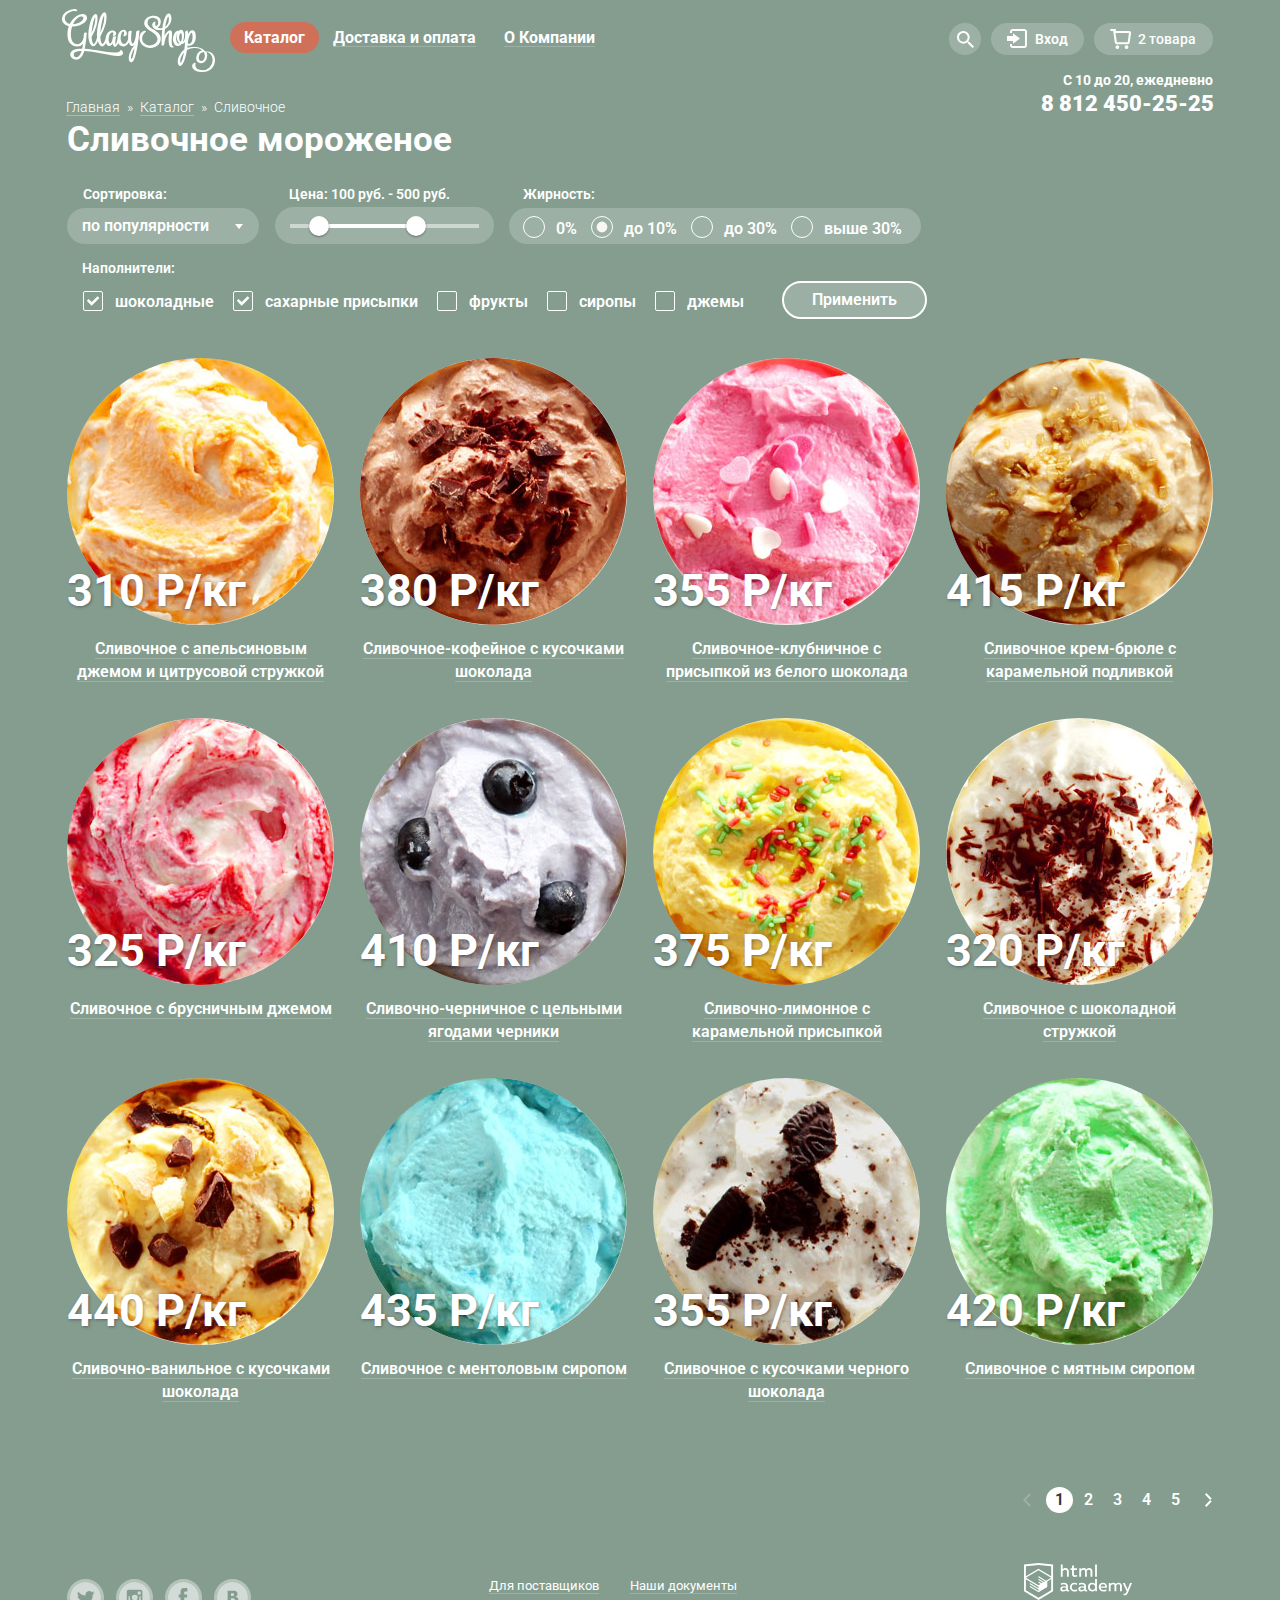
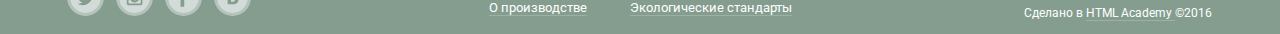
==== catalog.html @ 41104053 "Верстка. Каталог" ====
<!DOCTYPE html>
<html lang="ru">
  <head>
    <meta charset="utf-8">
    <title>HTML Academy: Каталог Глейси</title>
    <link rel="shortcut icon" href="favicon.ico" type="image/x-icon">
    <link href='https://fonts.googleapis.com/css?family=Roboto:400,400italic,500,500italic,700italic,700,900,900italic&subset=latin,cyrillic' rel='stylesheet' type='text/css'>
    <link href="css/normalize.css" rel="stylesheet">    
    <link href="css/style.css" rel="stylesheet">
  </head>
  <body class="inner-page">
  	<header class="main-header">
      	<div class="container clearfix">
          <img src="img/logo_index.svg" alt="logotype gllacy" class="logo-index">		
          <nav class="header-navigation">
              <ul class="header-navigation-list">
                  <li class="header-navigation-item">
	                <a class="this-page" href="#">Каталог</a>
	                <ul class="submenu">
						<li class="submenu-title">
							<a href="#">
								Новинки
							</a>
						</li>
						<li class="submenu-item">
							<a class="this-page" href="javascript:void(0)">
								Сливочное
							</a>
						</li>
						<li class="submenu-item">
							<a href="#">
								Щербеты
							</a>
						</li>
						<li class="submenu-item">
							<a href="#">
								Фруктовый лед
							</a>
						</li>
						<li class="submenu-item">
							<a href="#">
								Мелорин
							</a>
						</li>
	                </ul>
	              </li>
                  <li class="header-navigation-item"><a href="#">Доставка и оплата</a></li>
                  <li  class="header-navigation-item"><a href="#">О Компании</a></li>
              </ul>
          </nav>
          <div class="header-right">
          	<div class="header-right-top clearfix">
				<div class="header-search-wrapper">
	          		<div class="header-search">
	              		<div class="header-search-modal">
	              			<form action="" method="GET">
	              				<input type="search" name="search" placeholder="Что ищем?">
							</form>
	              		</div>
	          		</div>
				</div>
				<div class="header-login-wrapper">
	          		<div class="header-login">
	              		<a href="#">
	                  		Вход    
	              		</a>
	              		<div class="header-login-form">
	              			<form action="" method="POST">
	              				<input class="js-login" type="mail" name="mail" placeholder="Электронная почта">
	              				<input type="password" name="password" placeholder="Пароль">
	              				<button type="submit" class="btn">Войти</button>
	              				<div class="header-login-form-link">
		              				<a href="#">Забыли пароль?</a>
		              				<br>
		              				<a href="#">Новая регистрация</a>
	              				</div>
	              			</form>
	              		</div>
	          		</div>
				</div>
			<div class="header-basket-wrapper basket-full">
          		<div class="header-basket">
              		<p class="header-basket-text">
                		2 товара
             	 	</p>
   	       		</div>
   	       		<div class="header-basket-form">
   	       			<form action="" method="POST">
   	       			<div class="basket-item-block">
	   	       			<div class="basket-item clearfix">
	   	       				<div class="basket-item-close"></div>	
	   	       				<img src="img/product1_index.jpg" alt="product image" width="33" height="33">
	   	       				<p class="basket-item-name">
	   	       					Пломбир с апельсиновым джемом
	   	       				</p>
	   	       				<p class="basket-kg">
	   	       					1,5 кг x <span class="basket-kg-price">200 руб.</span>
	   	       				</p>
	   	       				<p class="basket-price">
	   	       					300 руб.
	   	       				</p>
	   	       			</div>
	   	       			<div class="basket-item clearfix">
	   	       				<div class="basket-item-close"></div>
	   	       				<img src="img/product3_index.jpg" alt="product image" width="33" height="33">
	   	       				<p class="basket-item-name">
	   	       					Клубничный пломбир с присыпкой из белого шоколада
	   	       				</p>
	   	       				<p class="basket-kg">
	   	       					1,5 кг x <span class="basket-kg-price">300 руб.</span>
	   	       				</p>
	   	       				<p class="basket-price">
	   	       					450 руб.
	   	       				</p>
	   	       			</div>
   	       			</div>
   	       			<p class="basket-result">
   	       				Итого: <span>750</span> руб.
   	       			</p>
   	       			<button type="submit" class="btn">Оформить заказ</button>
   	       			</form>
   	       		</div>
   	       	</div>	
			</div>
   	      	<div class="header-right-bottom">
    	    	<p class="header-graphic-work">
        	    	С 10 до 20, ежедневно
  	        	</p>
    	      	<p class="header-phone">
        	    	<a href="tel:+78124502525">
        	    		8 812 450-25-25
        	    	</a>
  	        	</p>
			</div>
		  </div>
	  	</div>
      </header>
    <main class="container">
      	<div class="breadcrumbs">
      		<ul class="breadcrumbs-list">
      			<li class="breadcrumbs-item"><a href="#">Главная</a></li>
      			<li class="breadcrumbs-item"><a href="#">Каталог</a></li>
      			<li class="breadcrumbs-item-visited"><span>Сливочное</span></li>
      		</ul>
      	</div>
      	<h1 class="main-title">
      		Сливочное мороженое
      	</h1>
      	<form action="" method="POST" class="sort-form clearfix">
          <div class="f-select">
        		<label>
        		<span class="f-select-title">Сортировка:</span>
        			<div class="form-select fblock">
        				<select name="sort">
        					<option value="popular">
        						по популярности
        					</option>
        					<option value="price">
        						по цене
        					</option>
        				</select>
  				    </div>
        		</label>
          </div>
          <div class="f-range"> 
  			<span class="f-range-title">Цена:
       		<span class="start-price">
       			100
         	</span>
           	руб. -
        	<span class="finish-price">
         		500
       	  	</span>
       	  	руб.</span>
       	  	<div class="range-control">
       	  		<div class="scale">
       	  			<div class="bar" style="width: 60%"></div>
       	  		</div>
       	  		<div class="toggle left-toggle"></div>
       	  		<div class="toggle right-toggle"></div>
       	  	</div>
          </div>
          <div class="f-radio">  
        		<span class="f-radio-title">Жирность:</span>
        		<div class="form-radio fblock">
        			<input class="form-rd" id="rd1" type="radio" name="fatness" value="0">
        			<label for="rd1">0%</label>
        			<input class="form-rd" id="rd2" type="radio" name="fatness" value="+10" checked>
        			<label for="rd2">до 10%</label>
        			<input class="form-rd" id="rd3" type="radio" name="fatness" value="+30">
        			<label for="rd3">до 30%</label>
        			<input class="form-rd" id="rd4" type="radio" name="fatness" value="30+">
        			<label for="rd4">выше 30%</label>
  				   </div>
          </div>
      		<div class="f-checkbox">
      			<span class="f-checkbox-title">Наполнители:</span>
      			<div class="form-checkbox">
      				<input class="form-cb" type="checkbox" id="ch1" checked>
      				<label for="ch1">шоколадные</label>
      				<input class="form-cb" type="checkbox" id="ch2" checked>
      				<label for="ch2">сахарные присыпки</label>
      				<input class="form-cb" type="checkbox" id="ch3">
      				<label for="ch3">фрукты</label>
      				<input class="form-cb" type="checkbox" id="ch4">
      				<label for="ch4">сиропы</label>
      				<input class="form-cb" type="checkbox" id="ch5">
      				<label for="ch5">джемы</label>
      			</div>
      		</div>
      		<button class="filter-btn" type="submit">Применить</button>
      	</form>
      	<section class="products clearfix">
              <article class="product-item">
                  <div class="product-item-img">
                  	<img src="img/product1_index.jpg" alt="ice cream" width="267" height="267">
				  </div>
                  <p class="product-price">
                      310 Р/кг
                  </p>
                  <h3 class="product-name">
                      <a href="#">
                          Сливочное с апельсиновым джемом и цитрусовой стружкой
                      </a>
                  </h3>
              </article>
              <article class="product-item">
                  <div class="product-item-img">
                  	<img src="img/product2_index.jpg" alt="ice cream" width="267" height="267">
				  </div>
                  <p class="product-price">
                      380 Р/кг
                  </p>
                  <h3 class="product-name">
                      <a href="#">
                          Сливочное-кофейное с кусочками шоколада
                      </a>
                  </h3>
              </article>
              <article class="product-item">
                  <div class="product-item-img">
                  	<img src="img/product3_index.jpg" alt="ice cream" width="267" height="267">
				  </div>
                  <p class="product-price">
                      355 Р/кг
                  </p>
                  <h3 class="product-name">
                      <a href="#">
                          Сливочное-клубничное с присыпкой из белого шоколада
                      </a>
                  </h3>
              </article>
              <article class="product-item">
                  <div class="product-item-img">
                  	<img src="img/product4_index.jpg" alt="ice cream" width="267" height="267">
				  </div>
                  <p class="product-price">
                      415 Р/кг
                  </p>
                  <h3 class="product-name">
                      <a href="#">
                          Сливочное крем-брюле с карамельной подливкой
                      </a>
                  </h3>
              </article>
              <article class="product-item">
                  <div class="product-item-img">
                  	<img src="img/product1_c.jpg" alt="ice cream"  width="267" height="267">
				  </div>
                  <p class="product-price">
                      325 Р/кг
                  </p>
                  <h3 class="product-name">
                      <a href="#">
                          Сливочное с брусничным джемом
                      </a>
                  </h3>
              </article>
              <article class="product-item">
                  <div class="product-item-img">
                  	<img src="img/product2_c.jpg" alt="ice cream" width="267" height="267">
				  </div>
                  <p class="product-price">
                      410 Р/кг
                  </p>
                  <h3 class="product-name">
                      <a href="#">
                          Сливочно-черничное с цельными ягодами черники
                      </a>
                  </h3>
              </article>
              <article class="product-item">
                  <div class="product-item-img">
                  	<img src="img/product3_c.jpg" alt="ice cream" width="267" height="267">
				  </div>
                  <p class="product-price">
                      375 Р/кг
                  </p>
                  <h3 class="product-name">
                      <a href="#">
                          Сливочно-лимонное с карамельной присыпкой
                      </a>
                  </h3>
              </article>
              <article class="product-item">
                  <div class="product-item-img">
                  	<img src="img/product4_c.jpg" alt="ice cream" width="267" height="267">
				  </div>
                  <p class="product-price">
                      320 Р/кг
                  </p>
                  <h3 class="product-name">
                      <a href="#">
                          Сливочное с шоколадной стружкой
                      </a>
                  </h3>
              </article>
              <article class="product-item">
                  <div class="product-item-img">
                  	<img src="img/product5_c.jpg" alt="ice cream" width="267" height="267">
				  </div>
                  <p class="product-price">
                      440 Р/кг
                  </p>
                  <h3 class="product-name">
                      <a href="#">
                          Сливочно-ванильное с кусочками шоколада
                      </a>
                  </h3>
              </article>
              <article class="product-item">
                  <div class="product-item-img">
                  	<img src="img/product6_c.jpg" alt="ice cream" width="267" height="267">
				  </div>
                  <p class="product-price">
                      435 Р/кг
                  </p>
                  <h3 class="product-name">
                      <a href="#">
                          Сливочное с ментоловым сиропом
                      </a>
                  </h3>
              </article>
              <article class="product-item">
                  <div class="product-item-img">
                  	<img src="img/product7_c.jpg" alt="ice cream" width="267" height="267">
				  </div>
                  <p class="product-price">
                      355 Р/кг
                  </p>
                  <h3 class="product-name">
                      <a href="#">
                          Сливочное с кусочками черного шоколада
                      </a>
                  </h3>
              </article>
              <article class="product-item">
                  <div class="product-item-img">
                  	<img src="img/product8_c.jpg" alt="ice cream" width="267" height="267">
				  </div>
                  <p class="product-price">
                      420 Р/кг
                  </p>
                  <h3 class="product-name">
                      <a href="#">
                          Сливочное с мятным сиропом
                      </a>
                  </h3>
              </article>
          </section>
        <div class="navigation-page">
			<ul class="np-list">
				<li class="np-display">
					<span class="np-link prev-page page-visited">
						Назад
					</span>
				</li>
				<li class="np-item">
					<span class="np-link pages-visited">
						1
					</span>
				</li>
				<li class="np-item">
					<a href="#" class="np-link">
						2
					</a>
				</li>
				<li class="np-item">
					<a href="#" class="np-link">
						3
					</a>
				</li>
				<li class="np-item">
					<a href="#" class="np-link">
						4
					</a>
				</li>
				<li class="np-item">
					<a href="#" class="np-link">
						5
					</a>
				</li>
				<li class="np-display">
					<span href="#" class="np-link next-page">
						Вперед
					</span>
				</li>
			</ul>
        </div>
    </main>
      <footer class="main-footer">
      	<div class="container clearfix">
          <div class="footer-social">
              <ul>
                  <li><a class="social-tw" href="#">Twitter</a></li>
              </ul>
              <ul>
                  <li><a class="social-in" href="#">Instagram</a></li>
              </ul>
              <ul>
                  <li><a class="social-fb" href="#">Facebook</a></li>
              </ul>
              <ul>
                  <li><a class="social-vk" href="#">Vkontakte</a></li>
              </ul>
          </div>
          <div class="footer-developed">
              <a href="htmlacademy.ru">
                  <img src="img/htmlacademy_logo.svg" alt="HTML Academy logotype">
              </a>
              <p>
                  Сделано в 
                      <a href="http://htmlacademy.ru">
                          HTML Academy
                      </a>&copy;2016
              </p>
          </div>
          <div class="footer-link-site clearfix">
              <ul>
              	<li>
               		<a href="#">
                		Для поставщиков
					</a>
				</li>
              	<li>
              		<a href="#">
                    	О производстве
					</a>
				</li>
			  </ul>	
			  <ul>
              	<li>
                     <a href="#">
                     	Наши документы
					 </a> 
				</li>
              	<li>
                     <a href="#">
                     	Экологические стандарты
					 </a> 
				</li>
			  </ul>  
          </div>
	  	</div>
      </footer>     
  </body>
</html>
---- css/style.css ----
body {
  color: #fff;
  font-size: 16px;
  font-weight: normal;
  font-family: "Roboto", 'Arial', sans-serif;
  line-height: 22px;

  background-color: #849d8f;
}

h1 {
  margin: 0;

  color: #fff;
  font-size: 60px;
  font-weight: bold;
  line-height: 60.35px;
}

h2 {
  margin: 0;

  color: #fff;
  font-size: 35px;
  font-weight: bold;
  line-height: 41px;  
}

p {
  margin: 0;
}

input, textarea, button, select {
  outline: none;
}



body > input[type="radio"] {
  display: none;
}

.inner-page .main-header {
  margin-bottom: 2px;
}

@keyframes bounce {
  0%   {
    transform: translateY(-2000px);
  }
  70%  {
    transform: translateY(30px);
  }
  90%  {
    transform: translateY(-10px);
  }
  100% {
    transform: translateY(0);
  }
}

.main-wrapper {
  background: url('../img/slider_image.png') no-repeat center 85px,
              url('../img/slide1_light.png') no-repeat center 0px;
  background-color: #849d8f;            

  transition: background-image 0.5s ease, 
              background-color 0.5s ease;
}

.main-wrapper:before,
.main-wrapper:after {
  content: "";

  visibility: hidden;
}

.main-wrapper:before,
.main-wrapper:after {
  background: url("../img/slider_image3.png"),
              url('../img/slide3_light.png');
}

.main-wrapper:after {
  background: url("../img/slider_image2.png"),
              url('../img/slide2_light.png');
}

.clearfix::after {
  content: '';
  display: table;
  clear: both;
}

.relative {
  position: relative;
  z-index: 1;
}

.container {
  width: 1146px;
  margin-right: auto;
  margin-left: auto;  
  padding-right: 27px;
  padding-left: 27px;
}

.hover {
  display: none;
}

.logo-index {
  float: left;
  margin-top: 9px;
  margin-left: -5px;
  margin-right: 15px;
}

.header-navigation {
  float: left;
  margin-top: 29px;
}

.header-navigation > ul {
  margin: 0;
  padding: 0; 

  font-size: 0;

  list-style: none; 
}

.header-navigation-item {
  display: inline-block;
  vertical-align: top;
  padding-bottom: 11px;

  position: relative;

  font-size: 16px;
  line-height: 18px;
}

.header-navigation-item > a {
  padding: 6px 14px;

  position: relative;

  color: #fff;
  font-weight: bold;

  text-decoration: none;
  border-radius: 100px;
}

.header-right {
  float: right;
  margin-top: 23px;
}

.header-search {
  margin-left: 10px;
  padding: 16px;

  position: relative;

  background-color: rgba(255,255,255,0.2);
  background-image: url('../img/icon_search.svg');
  background-repeat: no-repeat;
  background-position: 50% 50%;
  border-radius: 50%;
  cursor: pointer;
}

.header-login,
.header-basket {
  position: relative;

  font-size: 14px;
  font-weight: 500;
  line-height: 16px; 
  background-color: rgba(255,255,255,0.2);
  border-radius: 100px;   
}

.header-login {
  margin-left: 10px; 
  padding-top: 8px;
  padding-right: 16px;
  padding-bottom: 8px;
  padding-left: 44px; 
}

.header-login::before {
  content: "";
  display: block;
  width: 21px;
  height: 29px;

  position: absolute;
  top: 6px;
  left: 16px;

  background: url('../img/icon_login.svg') no-repeat;
}

.header-login > a {
  color: #fff;
  font-size: 14px;
  font-weight: 600;
  line-height: 16px;

  text-decoration: none;
}

.header-basket {
  margin-left: 10px;
  padding-top: 8px;
  padding-right: 17px;
  padding-bottom: 8px;
  padding-left: 44px; 
}

.header-basket::before {
  content: "";
  display: block;
  width: 21px;
  height: 20px;

  position: absolute;
  top: 6px;  
  left: 16px;

  background: url('../img/icon_basket.svg') no-repeat;
}

.header-right-bottom {
  display: block;
  margin-top: 6px;

  text-align: right;
}

.header-graphic-work {
  margin-bottom: 4px;

  font-size: 14px;
  font-weight: 700;
  line-height: 16px;
}

.header-phone {
  margin-right: -1px;
}

.header-phone a {
  color: #fff;
  font-size: 22px;
  font-weight: 900;
  line-height: 24px;

  text-decoration: none;
}

.block-header {
  width: 560px;

  background-image: url('../img/sprites.png');
  background-repeat: no-repeat;  
  border-radius: 22px;
}

.block-header > h2, 
.block-header > p {
  margin-top: 16px;
  margin-right: 15px;
  margin-left: 21px;
}

.block-header > p {
  color: #FFF;
  font-size: 18px;
  font-weight: bold;
  line-height: 22px;
}

.banner-raspberries {
  float: left;

  background-position: 0px -242px;
}

.banner-chocolate {
  float: right;

  background-position: -1px -3px;
}

.products {
  margin-top: 40px;
}

.inner-page .products {
  margin-top: 4px;
}

.product-item {
  float: left;
  width: 267px;
  margin-right: 26px;

  position: relative;
}

.inner-page .product-item {
  margin-top: 35px;
}

.product-item-img > img {
  border-radius: 50%;
}

.product-item:nth-child(4n) {
  margin-right: 0;
}

.hit::before {
  content: "";
  display: block;
  width: 61px;
  height: 61px;

  position: absolute;
  top: 0;
  left: 0;

  background-image: url('../img/sprites.png');
  background-position: 0px -708px;
  border-radius: 50%;  
}

.product-price {
  color: #fff;
  font-size: 45px;
  font-weight: bold;
  line-height: 45px;

  position: absolute;
  top: 210px;
  left: 0;

  text-shadow: 1px 1px 3px rgba(49, 50, 53, 0.5);
}

.product-rub {
  margin-left: -8px;
}

.product-kg {
  font-size: 30px;
}

.product-name {
  margin: 0;
  margin-top: 6px;

  text-align: center;
}

.product-name > a { 
  color: #fff;
  font-size: 16px;
  font-weight: 600;
  line-height: 22px;

  text-decoration: none;
  border-bottom: 1px solid rgba(255,255,255,0.2);
}

.information {
  margin-top: 37px;
  margin-bottom: 40px;

  background-color: #f1e5ce;
  background-image: url('../img/bg_info.jpg');
  background-repeat: repeat;
  background-position: -1px -5px;
  border-radius: 10px;
}

.information::after {
  content: '';
  display: block;
  margin-bottom: 13px;
}

.information-title {
  margin-bottom: 10px;
  margin-left: 21px;
  padding-top: 24px;

  color: #323232;
  font-size: 24px;
  font-weight: 600;
  line-height: 30px;
}

.information-block:nth-child(1n) {
  float: right;
  width: 483px;
  margin-right: 20px;
  margin-bottom: 8px;
  padding-left: 57px;
}

.information-block:nth-child(2n) {
  float: left;
  width: 483px;
  margin-bottom: 10px;
  margin-left: 20px;
  padding-left: 57px;
}

.information-block p {
  padding-top: 12px;

  color: #323232;
  font-size: 16px;
  font-weight: 400;
  line-height: 22px;
}

.information-ice {
  background: url('../img/icon_ice.svg') no-repeat;
}

.information-cow {
  background: url('../img/icon_cow.svg') no-repeat;
}

.information-sheet {
  background: url('../img/icon_sheet.svg') no-repeat;
}

.information-th {
  background: url('../img/icon_thermometr.svg') no-repeat;
}

.blog {
  float: left;
  width: 560px;
  
  background-image: url('../img/sprites.png');
  background-repeat: no-repeat;  
  background-position: -5px -483px;
  border-radius: 15px;
}

.blog > p:first-child {
  padding-top: 24px;

  color: #323232;
  font-size: 16px; 
  font-weight: 600;
  line-height: 22px;
}

.blog > p {
  width: 285px;
  margin-left: 20px;
  padding-top: 4px;
}

.blog > p:last-child {
  margin-bottom: 81px;
}

.blog p > a {
  color: #323232;
  font-size: 24px;
  font-weight: bold;
  line-height: 30px;

  text-decoration: none;
  border-bottom: 2px solid #323232;
}

.delivery {
  float: right;
  width: 548px;
  padding: 6px;

  background: url('../img/bg_email_send.png');
  background-repeat: repeat;
  background-position: -13px;
  border-radius: 15px;
}

.delivery-bg {
  padding-top: 30px;
  padding-right: 20px;
  padding-left: 20px;

  font-weight: 400;

  background-color: #f8f7f4;
  border-radius: 15px;
}

.delivery p {
  margin-bottom: 33px;

  color: #5a5a5a;
  font-size: 16px;
  line-height: 22px;
}

.delivery input[type="text"] {
  width: 368px;
  padding: 9px 14px;

  color: #323232;
  font-size: 16px;
  font-weight: bold;
  line-height: 24px;

  border: 1px solid #b2b2b2;
  border-radius: 3px;
  box-sizing: border-box;
}

.delivery-bg::after {
  content: '';
  display: block;
  padding-bottom: 36px;
}

.main-contact {
  margin-top: 40px;
}

.main-contact {
  height: 430px;
  position: relative;
}

.address {
  float: right;
  width: 254px;
  padding-right: 24px;
  padding-left: 24px;

  position: absolute;
  bottom: 64px;
  right: 25px;

  background-color: #fff;
  border-radius: 15px;
}

.addr-info {
  display: inline-block;
  margin-top: 19px;

  color: #323232;
  font-size: 14px;
  font-weight: 400;
  line-height: 20px;
}

.addr {
  color: #323232;
  font-size: 18px;
  font-weight: bold;
  line-height: 24px;
}

.addr-mobile-phone {
  display: inline-block;
  margin-top: 7px;

  color: #323232;
  font-size: 18px;
  font-weight: bold;
  line-height: 22px;
}
.addr-time {
  color: #323232;  
  font-size: 14px;
  font-weight: 400;
  line-height: 22px;
}

.address > .btn {
  margin-top: 19px;
  margin-bottom: 31px;
  margin-left: 0px;
  padding-right: 27px;
  padding-left: 27px;  

  color: #fff;
  font-size: 18px;
  font-weight: bold;
  line-height: 24px;

  text-decoration: none;
}

.main-footer {
  margin-top: 20px;
}

.footer-social {
  float: left;
}

.footer-social ul {
  float: left;
  margin-top: 14px;
  margin-right: 12px;
  padding: 0;

  list-style: none;
}

.footer-social li a {
  display: block;
  width: 31px;
  height: 31px;

  font-size: 0px;

  text-decoration: none;
  background-repeat: no-repeat;
  border: 3px solid rgba(255, 255, 255, 0.5);
  border-radius: 50%;
  opacity: 0.8;  
}

.social-tw {
  background-image: url('../img/twitter_social.svg');
}

.social-in {
  background-image: url('../img/instagram_social.svg');
}

.social-fb {
  background-image: url('../img/facebook_social.svg');
}

.social-vk {
  background-image: url('../img/vk_social.svg');
}

.footer-link-site {
  margin: 0 auto;

  text-align: center;
  
}

.footer-link-site ul {
  display: inline-block;
  margin-top: 9px;
  padding-left: 0;
}

.footer-link-site ul:first-child {
  margin-right: 5px;
} 

.footer-link-site ul:last-child {
  margin-right: 28px;
} 

.footer-link-site ul li {
  padding-left: 22px;

  text-align: left;
  list-style: none;
}

.footer-link-site ul li a {
  color: #fff;
  font-size: 13px;
  font-weight: 400;
  line-height: 18px;

  text-decoration: none;
  border-bottom: 1px solid rgba(255,255,255,0.2);
}

.footer-link-site ul li:hover {
  background: url('../img/icon_love.svg') no-repeat 0 6px;
}

.footer-link-site ul li:hover a {
  font-weight: bold;
}

.footer-developed {
  float: right;
  margin-top: -2px;
  margin-right: 1px;  
}

.footer-developed > p {
  color: #fff;
  font-size: 12px;
  font-weight: 400;
  line-height: 15px;
}

.footer-developed > p > a {
  color: #fff;

  text-decoration: none;
  border-bottom: 1px solid rgba(255,255,255,0.2);
}

.breadcrumbs {
  position: relative;
}

.breadcrumbs-list {
  padding-left: 0;

  position: absolute;
  top: -20px;
  left: -1px;

  font-size: 0;

  list-style: none;
}

.breadcrumbs-item,
.breadcrumbs-item-visited {
  display: inline-block;

  color: #fff;
  font-size: 14px;
  font-weight: 300;
  line-height: 16px;

  white-space: pre;
}

.breadcrumbs-item > a {
  color: #fff;
  font-size: 14px;
  font-weight: 300;
  line-height: 16px;

  text-decoration: none;  
  border-bottom: 1px solid rgba(255, 255, 255, .3);
}

.breadcrumbs-item > a:hover {
  color: #ffbc9e;
  border-bottom: 1px solid rgba(249, 172, 159, 0.3);  
}

.breadcrumbs-item::after {
  content: " » ";
  margin: 0 4px;
}

.main-title {
  font-size: 35px;
  line-height: 41px;
  margin-bottom: 23px;
}

.sort-form {
  width: 868px;
}

.form-select {
  margin-top: 3px;
}

.form-select select {
  padding-top: 9px;
  padding-right: 50px;
  padding-bottom: 9px;
  padding-left: 15px;

  color: #fff;
  font-size: 16px;
  font-weight: 600;
  line-height: 18px;  

  border: none;
  border-radius: 100px;
  background-color: rgba(255, 255, 255, .2);
  background-image: url('../img/arrow.svg');
  background-repeat: no-repeat;
  background-position: right 16px center;
  cursor: pointer;

  -webkit-appearance: none;
    /* for FF */
  -moz-appearance: none;
  text-indent: 0.01px; 
  text-overflow: '';
  /* for IE */
  -ms-appearance: none;
  appearance: none!important;
}

.form-select select:hover {
  color: #323232;

  background-color: rgba(255, 255, 255, 1);
  background-image: url('../img/arrow_hover.svg');
  background-repeat: no-repeat;
  background-position: right 16px center;
}

.f-select {
  float: left;
  width: 193px;
  margin-right: 15px;

  color: #fff;
  font-size: 14px;
  font-weight: 600;  
}

.f-select-title {
  margin-left: 16px;
}

.f-range {
  float: left;
  width: 219px;
  margin-right: 15px;

  color: #fff;
  font-size: 14px;
  font-weight: 600;  
}

.f-range-title {
  margin-left: 14px;
}

.range-control {
  position: relative;
  height: 36px;
  padding: 0 15px;
  margin-top: 2px;

  border-top: 1px solid rgba(255, 255, 255, 0);
  background-color: rgba(255, 255, 255, .2);
  border-radius: 100px;
}

.range-control .scale {
  height: 4px;
  margin-top: 16px;

  background-color: rgba(255, 255, 255, .5);
}

.range-control .bar {
  height: 4px;
  margin-left: 22px;

  background-color: #fff;
}

.range-control .toggle {
  width: 20px;
  height: 20px;

  position: absolute;
  top: 8px;

  border-radius: 50%;
  background-color: #fff;
  box-shadow: 0px 1px 2px 0px #696969;
  cursor: pointer;
}

.range-control .left-toggle {
  left: 34px;
}

.range-control .right-toggle {
  left: 60%;
}

.range-control .left-toggle:hover {
  width: 22px;
  height: 22px;
  top: 7px;
  left: 33px;
}

.range-control .right-toggle:hover {
  width: 22px;
  height: 22px;
  top: 7px;
  left: calc(60% - 1px);
}

.form-radio {
  margin-top: 3px;
  padding-top: 10px;
  padding-bottom: 4px;
  padding-left: 3px;
  padding-right: 19px;

  border-radius: 100px;
  background-color: rgba(255, 255, 255, .2);
}

.f-radio {
  float: left;  

  color: #fff;
  font-size: 14px;
  font-weight: 600;  
}

.f-radio-title {
  margin-left: 14px;
}

.form-rd[type="radio"] {
  display: none;
}

.form-rd[type="radio"] + label {
  display: inline-block;
  margin-left: 11px;
  padding-left: 33px;

  position: relative;

  font-size: 16px;
  line-height: 18px;
  cursor: pointer;  
}

.form-rd[type="radio"] + label::before {
  content: "";
  display: block;
  width: 20px;
  height: 20px;

  position: absolute;
  left: 0;
  bottom: 0;

  border: 1px solid #fff;
  border-radius: 50%;
}

.form-rd[type="radio"]:checked + label::before {
  background-image: url('../img/radioed.svg');
  background-repeat: no-repeat;
  background-position: center center;
}

.form-rd[type="radio"] + label:hover::before {
  border-width: 2px;
  width: 18px;
  height: 18px;
}

.form-rd[type="radio"][disabled] + label:hover::before {
  border-width: 1px;
  width: 20px;
  height: 20px;
}

.f-checkbox {
  clear: both;
  float: left;
  width: 702px;
  margin-right: 13px;
  margin-top: 13px;

  color: #fff;
  font-size: 14px;
  font-weight: 600;
}

.f-checkbox-title {
  margin-left: 15px;
}

.form-checkbox {
  margin-top: 12px;
}

.form-cb[type="checkbox"] {
  display: none;
}

.form-cb[type="checkbox"] + label {
  display: inline-block;
  margin-left: 16px;
  padding-left: 32px;

  position: relative;

  font-size: 16px;
  line-height: 18px;
  cursor: pointer;
}

.form-cb[type="checkbox"] + label::before {
  content: "";
  display: block;
  width: 18px;
  height: 18px;

  position: absolute;
  left: 0;
  bottom: 0;

  border: 1px solid #fff;
  border-radius: 2px;
}

.form-cb[type="checkbox"]:checked + label::before {
  background-image: url('../img/checked.svg');
  background-repeat: no-repeat;
  background-position: center center;
}

.form-cb[type="checkbox"] + label:hover::before {
  border-width: 2px;
  width: 16px;
  height: 16px;
}

.form-cb[type="checkbox"][disabled] + label:hover::before {
  border-width: 1px;
  width: 18px;
  height: 18px;
}

.form-cb[type="checkbox"]:disabled + label::before,
.form-rd[type="radio"]:disabled + label::before {
  opacity: .4;
}

.filter-btn {
  float: left;
  display: inline-block;
  padding: 8px 28px;
  margin-top: 37px;

  color: #fff;
  font-size: 16px;
  font-weight: 600;
  line-height: 18px;

  background-color: rgba(255, 255, 255, .19);
  border-radius: 100px;
  border: 2px solid #fff;
}

.filter-btn:hover {
  color: #323232;

  background-color: rgba(255, 255, 255, 1);
}

.filter-btn:active {
  color: #323232;
  padding: 10px 31px;

  border: none;
  background-color: #ededed;
  box-shadow: inset 0px 2px 1px 0 #696969;
}

.navigation-page {
  text-align: right;
  margin-top: 84px;
  margin-bottom: 48px;
}

.np-list {
  font-size: 0px;

  list-style: none;
}

.np-item {
  display: inline-block;
  vertical-align: top;
  margin: 0 1px;

  font-size: 16px;
  line-height: 18px;
}

.np-display {
  display: inline-block;
  vertical-align: top;  
}

.np-link {
  display: inline-block;
  padding: 4px 9px;

  color: #fff;
  font-weight: 600;

  text-decoration: none;
  border-radius: 50%;
}

.prev-page {
  margin-right: 9px;

  font-size: 0px;

  background-image: url('../img/prev_pages.svg');
  background-repeat: no-repeat;
  background-position: center 6px;
}

.next-page {
  margin-left: 10px;
  margin-right: -5px;

  font-size: 0px;

  background-image: url('../img/next_pages.svg');
  background-repeat: no-repeat;
  background-position: center 6px;  
}

.page-visited {
  opacity: .2;
}

.pages-visited {
  color: #323232;

  background-color: #fff;
}

.np-item a:hover {
  background-color: rgba(255, 255, 255, .2);
}

.btn {
  display: inline-block;
  padding-top: 11px;
  padding-right: 24px;
  padding-bottom: 10px;
  padding-left: 22px;

  background: #e74a35;
  background: linear-gradient(to top, #e74a35, #f26843);
  border: none;
  border-radius: 40px;
  box-shadow: 0 2px 2px 0 rgba(172, 16, 0, 0.64);
  cursor: pointer;
}
.delivery .btn {
  margin-left: 9px;
  padding-right: 17px;
  padding-left: 17px;

  color: #fff;
  font-size: 18px;
  font-weight: bold;
  line-height: 24px;

  cursor: pointer;
}

.block-header-btn {
  float: right;
  margin-top: 45px;
  margin-right: 18px;
  margin-bottom: 21px;

  color: #FFF;
  font-size: 18px;
  font-weight: bold;
  line-height: 24px;

  text-decoration: none;
  opacity: 0.99;
}

.slidebar {
  margin-bottom: 41px;
}

#slide1,
#slide2,
#slide3 {
  display: none;
}

.slidebar-wrapper {
  padding-top: 273px;  

  position: relative;
  z-index: 1;
}

.slidebar-block {
  color: #fff;
  font-size: 0;

  text-align: center;
}

.slide-title {
  width: 700px;
  margin: 0 auto;
  margin-bottom: 30px;

  font-size: 60px;
  font-weight: 800;
  line-height: 60px;
}

.slidebar-btn {
  padding: 10px 41px;

  color: #fff;
  font-size: 32px;
  font-weight: bold;
  line-height: 44px;

  text-decoration: none;
  text-shadow: 2px 0 5px 0 rgba(160, 32, 11, 0.76);
}

.slidebar-controls {
  position: absolute;
  bottom: 16px;
  left: 0;
}

.slidebar-radio {
  display: inline-block;
  width: 17px;
  height: 17px;
  margin-right: 5px;

  border: 2px solid #fff;
  border-radius: 50%;
  cursor: pointer;
}

#btn-1:checked ~ .main-wrapper #slide1,
#btn-2:checked ~ .main-wrapper #slide2,
#btn-3:checked ~ .main-wrapper #slide3 {
  display: block;
}

#btn-1:checked ~ .main-wrapper label[for="btn-1"],
#btn-2:checked ~ .main-wrapper label[for="btn-2"],
#btn-3:checked ~ .main-wrapper label[for="btn-3"] {
  background-color: #fff;
}

#btn-2:checked ~ .main-wrapper {
  background: url('../img/slider_image2.png') no-repeat center 85px,
              url('../img/slide2_light.png') no-repeat center 0px;
  background-color: #8996a6;
}

#btn-3:checked ~ .main-wrapper {
  background: url('../img/slider_image3.png') no-repeat center 85px,
              url('../img/slide2_light.png') no-repeat center 0px;
  background-color: #9d8b84;            
}

/* HOVER MENU*/

.submenu { 
  display: none;
  width: 144px;
  padding: 0;
  z-index: 2;

  position: absolute;
  top: 29px;
  left: -7px;

  font-size: 14px;
  font-weight: 400;
  line-height: 16px;

  background-color: #f8f7f4;
  border-radius: 5px;
  box-shadow: 0 20px 20px 0 rgba(0, 0, 0, 0.4);


  list-style: none;
}

.submenu-title::after {
  content: "";
  display: block;
  height: 1px;
  margin: 0 9px 0 6px;

  background-color: rgba(53, 53, 53, .2);
}

.submenu-title > a {
  display: inline-block;
  width: 100%;
  padding-top: 12px;
  padding-bottom: 10px;
  padding-left: 21px;

  color: #323232;
  font-size: 14px;
  font-weight: bold;
  line-height: 16px;

  text-decoration: none;
  box-sizing: border-box;
}

.submenu-item > a {
  display: inline-block;
  width: 100%;
  padding-top: 7px;
  padding-left: 21px;
  padding-bottom: 8px;

  color: #323232;
  font-size: 14px;
  font-weight: 400;
  line-height: 16px;

  text-decoration: none;
  box-sizing: border-box;
}

.submenu-item:last-child > a {
  padding-bottom: 13px;
}

.submenu-item:first-child {
  padding-top: 10px;
  padding-bottom: 9px;
}

.header-navigation-item:hover > a {
  color: #333;

  background-color: #f7f6f3;
}

.header-navigation-item:active > a {
  background-color: #ededed;
  box-shadow: inset 0px 2px 1px 0 #696969;
}

.header-navigation-item:hover .submenu {
  display: block;
}

.submenu-item:hover > a {
  background-color: #fbded7;
}

.submenu-item:active > a {
  background-color: #f6b5a5;
}

.submenu-item:last-child:hover > a {
  border-radius: 0 0 5px 5px;
}

/* HOVER SEARCH */

.header-search-wrapper {
  float: left;

  padding-bottom: 11px;
}

.header-search-modal {
  display: none;
  width: 311px;
  padding: 20px 15px;

  position: absolute;
  top: 34px;
  left: -310px;  
  z-index: 2;

  background-color: #f8f7f4;
  border-radius: 6px;
  box-shadow: 0 20px 20px 0 rgba(0, 0, 0, 0.4);
}

.header-search-modal input[type="search"] {
  width: 100%;
  padding: 9px 14px;

  color: #323232;
  font-size: 14px;
  font-weight: bold;
  line-height: 24px;

  border: 1px solid #d3d3d2; 
  border-radius: 6px;
  box-sizing: border-box;
}

.header-search:hover {
  background-image: url('../img/icon_search_hover.svg');
}

.header-search-wrapper:hover .header-search-modal {
  display: block;
}

/* HOVER LOGIN */

.header-login-wrapper {
  float: left;

  padding-bottom: 11px;
}

.header-login-form {
  display: none;
  width: 239px;
  padding: 20px 19px;

  position: absolute;
  left: -183px;
  top: 34px;
  z-index: 2;

  background-color: #f8f7f4;
  border-radius: 6px;    
  box-shadow: 0 20px 20px 0 rgba(0, 0, 0, 0.4);
}

.header-login-form input {
  width: 100%;
  margin-bottom: 20px;
  padding: 9px 14px;

  color: #323232;
  font-size: 14px;
  font-weight: bold;
  line-height: 24px;

  border: 1px solid #d3d3d2;
  border-radius: 6px;
  box-sizing: border-box;
}

.header-login-form button[type='submit'] {
  padding-left: 24px;

  color: #fefefe;
  font-size: 18px;
  font-weight: bold;
  line-height: 24px;
}

.header-login-form a {
  color: #323232;
  font-size: 13px;
  font-weight: 400;
  line-height: 21px;
  
  text-decoration: none;
  border-bottom: 1px solid rgba(0, 0, 0, 0.3);
}

.header-login-form-link {
  float: right;
}

.header-login:hover::before {
  background-image: url('../img/icon_login_hover.svg');
}

.header-login:hover a {
  color: #323232;
}

.header-login-wrapper:hover .header-login-form {
  display: block;
}

/* FORM FEEDBACK FIXED BLOCK */
.form-feedback {
  display: none;
  width: 430px;
  margin-left: -238px;
  padding: 16px 24px;

  position: fixed;
  top: 338px;
  left: 50%;
  z-index: 150;

  background-color: #f8f7f4;
  border-radius: 9px;
}

.form-feedback-close {
  width: 18px;
  height: 17px;

  position: absolute;
  top: 15px;
  right: 14px;

  font-size: 0;

  background-color: transparent;
  padding: 0;
  border: 0;
  outline: 0;
  cursor: pointer;  
}

.form-feedback-close::before,
.form-feedback-close::after {
  content: "";
  width: 22px;
  height: 2px;

  position: absolute;
  top: 7px;
  left: -3px;

  background-color: #000;
  border-radius: 1px;
}

.form-feedback-close::before {
  transform: rotate(45deg);
}

.form-feedback-close::after {
  transform: rotate(-45deg);
}

.form-feedback p {
  margin-bottom: 19px;

  color: #323232;
  font-size: 24px;
  font-weight: 600;
  line-height: 28px;
}

.form-feedback input,
.form-feedback textarea {
  padding: 9px 14px;

  color: #323232;
  font-size: 16px;
  font-weight: bold;
  line-height: 24px;

  border: 1px solid rgba(178, 178, 178, 0.52);
  border-radius: 4px;  
}

.form-feedback input {
  width: 238px;
  margin-bottom: 20px;
}

.form-feedback textarea {
  width: 399px;
  height: 135px;
}

.form-feedback button[type="submit"] {
  float: right;
  margin-top: 18px;
  margin-bottom: 11px;  

  color: #fefefe;
  font-size: 18px;
  font-weight: bold;
  line-height: 24px;
}

/* HOVER LINK */

.product-name > a:hover,
.footer-developed > p > a:hover {
  color: #ffbc9e;
  border-bottom: 1px solid rgba(249, 172, 159, 0.3);
}

.header-login-form-link > a:hover,
.blog > p > a:hover {
  color: #e84d37;
  border-bottom: 1px solid rgba(232, 77, 55, 0.3);
}

/* BTN HOVER */

.btn:hover {
  background: linear-gradient(to top, #f58669, #ec6f5e);
  box-shadow: 0 2px 2px rgba(172, 16, 0, 1);
}

.btn:active {
  background: linear-gradient(to top, #e1613e, #d74632);
  box-shadow: inset 0 2px 2px rgba(172, 16, 0, 1);
}

/* LABEL SLIDEBAR */

label.slidebar-radio:hover {
  background-color: rgba(255, 255, 255, 0.4);
}

/* INPUT HOVER */

input[type='text']:hover,
input[type='password']:hover,
input[type='mail']:hover,
input[type='search']:hover,
textarea:hover {
  border: 2px solid rgba(154, 154, 154, 0.52);
  padding: 8px 13px;
}

input[type='text']:focus,
input[type='password']:focus,
input[type='mail']:focus,
input[type='search']:focus,
textarea:focus {
  border: 2px solid rgba(46, 136, 228, 0.52);
  padding: 8px 13px;
}

.footer-social a:hover {
  opacity: 1;
}

.footer-social a:active {
  box-shadow: inset 0 2px 1px 0 #888;
}

/* BASKET HOVER */

.header-basket-wrapper {
  float: right;
  cursor: pointer;
  position: relative;
  padding-bottom: 11px;
}

.header-basket-form {
  padding: 0 15px;
  width: 510px;
  display: none;

  position: absolute;
  right: 0;
  top: 36px;
  z-index: 3;

  color: black;

  border-radius: 4px;
  background-color: #fff;
}

.basket-item-close,
.basket-item > img,
.basket-item-name,
.basket-kg {
  float: left;
}

.basket-price {
  float: right;
}

.basket-item {
  position: relative;

  margin-top: 20px;
}

.basket-item > p {
  margin-top: 9px;

  color: #323232;
  font-size: 13px;
  font-weight: 300;
  line-height: 16px;
}

.basket-kg-price {
  color: #999;
}

.basket-item-name {
  width: 225px;
  margin-top: 9px;
  margin-left: 13px;
}

.basket-kg {
  margin-left: 22px;
}

.basket-price {
  margin-right: 19px;
}

.basket-item-close::before,
.basket-item-close::after {
  content: "";

  width: 12px;
  height: 1px;

  position: absolute;
  top: 15px;
  left: 6px;

  background-color: #000;
  border-radius: 1px;
}

.basket-item-close::before {
  transform: rotate(45deg);
}

.basket-item-close::after {
  transform: rotate(-45deg);
}

.basket-item > img {
  margin-left: 28px;
  border-radius: 50%;
}

.basket-item-block {
  border-bottom: 1px solid #ccccc9;
  padding-bottom: 16px;
  margin-bottom: 14px;
}

.basket-result {
  margin-right: -3px;

  color: #333;
  font-size: 15px;
  font-weight: bold;
  line-height: 18px;

  text-align: right;
}

.header-basket-form button[type='submit'] {
  float: right;
  margin-top: 13px;
  margin-bottom: 21px;
  padding-left: 13px;
  padding-right: 13px;

  color: #fefefe;
  font-size: 18px;
  font-weight: bold;
  line-height: 24px;
}

.basket-full:hover .header-basket-form {
  display: block;
}

.basket-full:hover .header-basket::before {
  background-image: url('../img/sprites.png');
  background-repeat: no-repeat;
  background-position: -67px -708px;
}

/* LINK DECORATION UNDERLINE */

.header-navigation-item > a::after {
  content: "";
  display: block;
  width: calc(100% - 28px);
  height: 1px;

  position: absolute;
  left: 14px;
  bottom: 6px;

  background-color: rgba(255, 255, 255, .2);
}

/* MODAL POPUP */

.modal-show {
  display: block;
  animation: bounce 0.6s;
}

.modal-hide {
  opacity: 0;

  transition: opacity 0.5s ease;
}

.modal-show-shadow {
  display: block;
  width: 100%;
  height: 100%;

  position: fixed;
  top: 0;
  left: 0;
  z-index: 100;

  background-color: #000;
  opacity: .3;
  cursor: pointer;

  transition: background-color 0.5s ease;
}

.modal-hide-shadow {
  opacity: 0;

  transition: opacity 0.3s ease;
}

/* ON THIS PAGE */

.header-navigation-item > .this-page {
  color: #fff;
  background-color: #d07058;
}

.header-navigation-item > .this-page::after {
  width: 0;
  height: 0;
}

.submenu-item .this-page {
  background-color: #d07058;
  cursor: inherit;
}

.submenu-item .this-page:hover,
.submenu-item .this-page:active {
  background-color: #d07058;
}
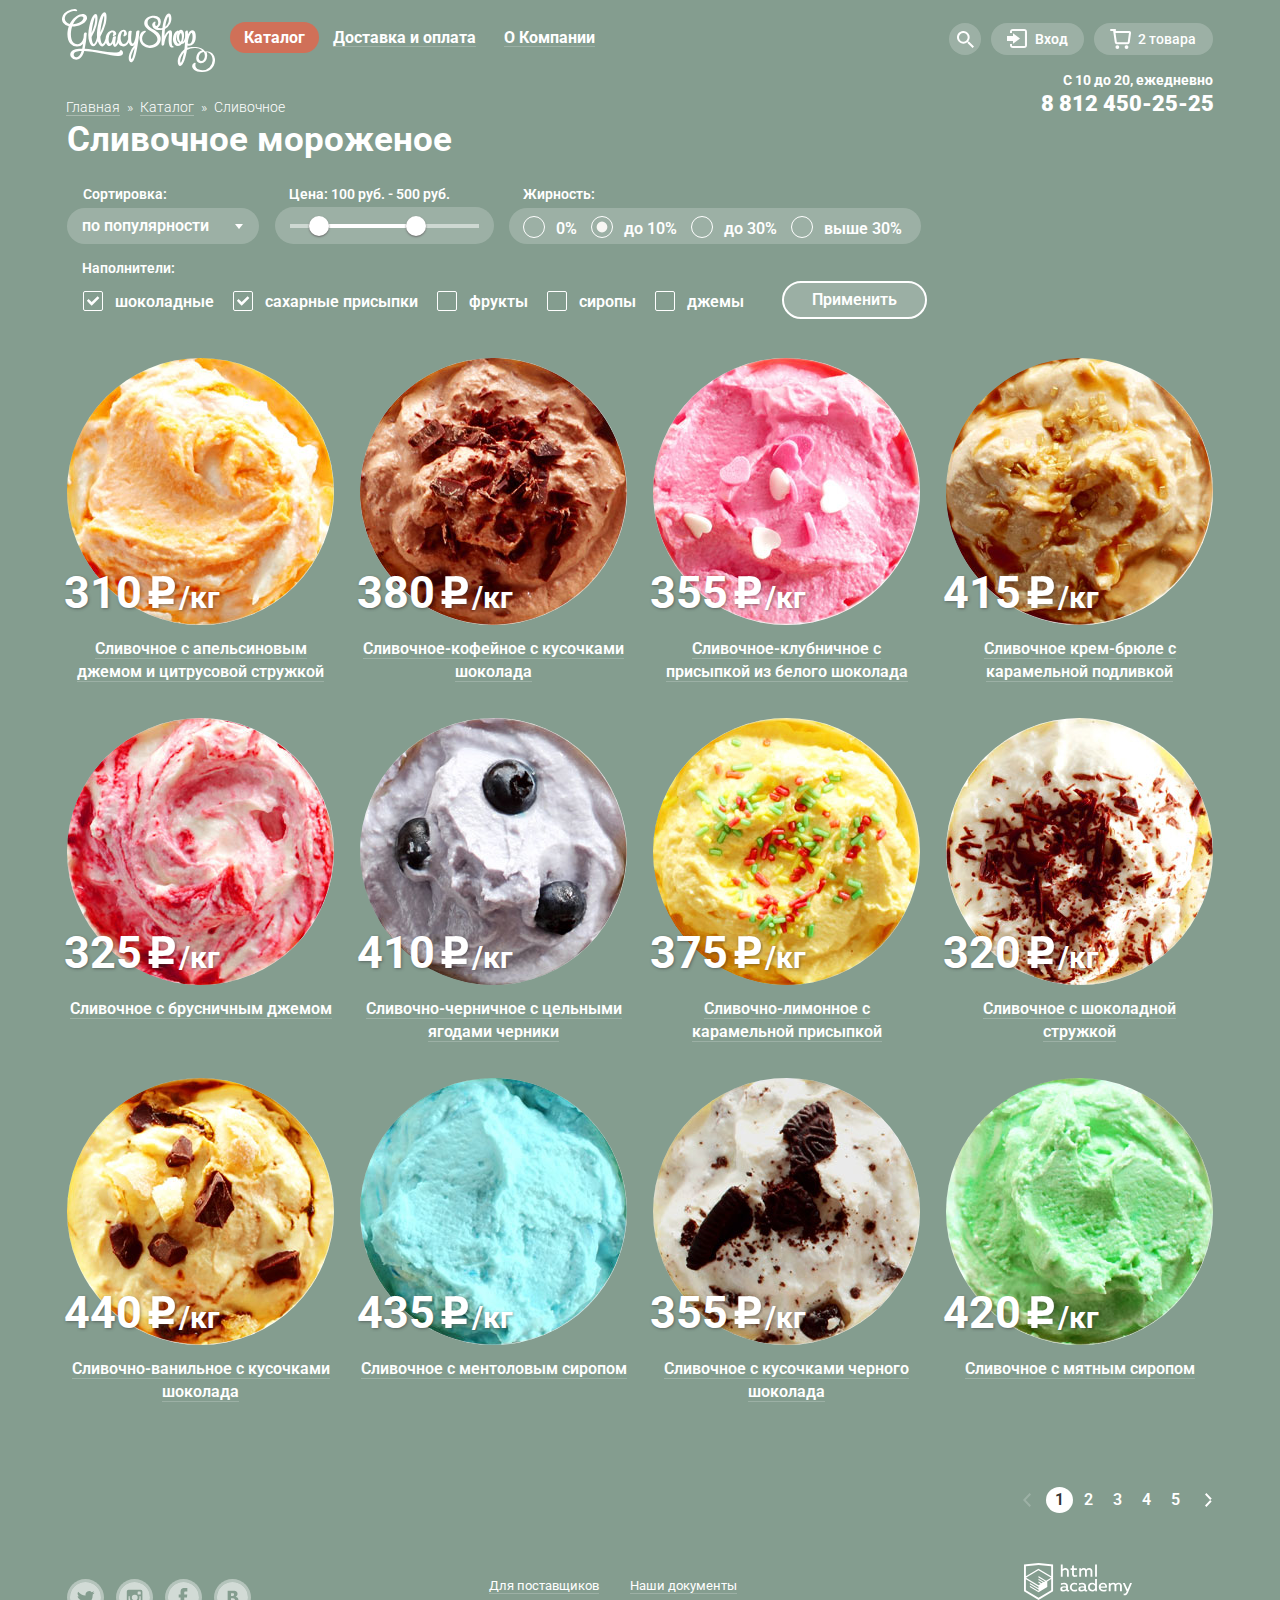
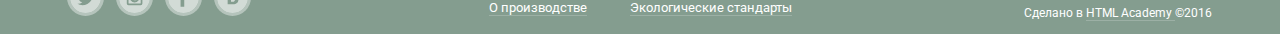
==== commit 0490a139: "Верстка. Символ рубля" ====
--- a/catalog.html
+++ b/catalog.html
@@ -216,7 +216,7 @@
                   	<img src="img/product1_index.jpg" alt="ice cream" width="267" height="267">
 				  </div>
                   <p class="product-price">
-                      310 Р/кг
+                      310 <span class="product-rub"></span><span class="product-kg">/кг</span>
                   </p>
                   <h3 class="product-name">
                       <a href="#">
@@ -229,7 +229,7 @@
                   	<img src="img/product2_index.jpg" alt="ice cream" width="267" height="267">
 				  </div>
                   <p class="product-price">
-                      380 Р/кг
+                      380 <span class="product-rub"></span><span class="product-kg">/кг</span>
                   </p>
                   <h3 class="product-name">
                       <a href="#">
@@ -242,7 +242,7 @@
                   	<img src="img/product3_index.jpg" alt="ice cream" width="267" height="267">
 				  </div>
                   <p class="product-price">
-                      355 Р/кг
+                      355 <span class="product-rub"></span><span class="product-kg">/кг</span>
                   </p>
                   <h3 class="product-name">
                       <a href="#">
@@ -255,7 +255,7 @@
                   	<img src="img/product4_index.jpg" alt="ice cream" width="267" height="267">
 				  </div>
                   <p class="product-price">
-                      415 Р/кг
+                      415 <span class="product-rub"></span><span class="product-kg">/кг</span>
                   </p>
                   <h3 class="product-name">
                       <a href="#">
@@ -268,7 +268,7 @@
                   	<img src="img/product1_c.jpg" alt="ice cream"  width="267" height="267">
 				  </div>
                   <p class="product-price">
-                      325 Р/кг
+                      325 <span class="product-rub"></span><span class="product-kg">/кг</span>
                   </p>
                   <h3 class="product-name">
                       <a href="#">
@@ -281,7 +281,7 @@
                   	<img src="img/product2_c.jpg" alt="ice cream" width="267" height="267">
 				  </div>
                   <p class="product-price">
-                      410 Р/кг
+                      410 <span class="product-rub"></span><span class="product-kg">/кг</span>
                   </p>
                   <h3 class="product-name">
                       <a href="#">
@@ -294,7 +294,7 @@
                   	<img src="img/product3_c.jpg" alt="ice cream" width="267" height="267">
 				  </div>
                   <p class="product-price">
-                      375 Р/кг
+                      375 <span class="product-rub"></span><span class="product-kg">/кг</span>
                   </p>
                   <h3 class="product-name">
                       <a href="#">
@@ -307,7 +307,7 @@
                   	<img src="img/product4_c.jpg" alt="ice cream" width="267" height="267">
 				  </div>
                   <p class="product-price">
-                      320 Р/кг
+                      320 <span class="product-rub"></span><span class="product-kg">/кг</span>
                   </p>
                   <h3 class="product-name">
                       <a href="#">
@@ -320,7 +320,7 @@
                   	<img src="img/product5_c.jpg" alt="ice cream" width="267" height="267">
 				  </div>
                   <p class="product-price">
-                      440 Р/кг
+                      440 <span class="product-rub"></span><span class="product-kg">/кг</span>
                   </p>
                   <h3 class="product-name">
                       <a href="#">
@@ -333,7 +333,7 @@
                   	<img src="img/product6_c.jpg" alt="ice cream" width="267" height="267">
 				  </div>
                   <p class="product-price">
-                      435 Р/кг
+                      435 <span class="product-rub"></span><span class="product-kg">/кг</span>
                   </p>
                   <h3 class="product-name">
                       <a href="#">
@@ -346,7 +346,7 @@
                   	<img src="img/product7_c.jpg" alt="ice cream" width="267" height="267">
 				  </div>
                   <p class="product-price">
-                      355 Р/кг
+                      355 <span class="product-rub"></span><span class="product-kg">/кг</span>
                   </p>
                   <h3 class="product-name">
                       <a href="#">
@@ -359,7 +359,7 @@
                   	<img src="img/product8_c.jpg" alt="ice cream" width="267" height="267">
 				  </div>
                   <p class="product-price">
-                      420 Р/кг
+                      420 <span class="product-rub"></span><span class="product-kg">/кг</span>
                   </p>
                   <h3 class="product-name">
                       <a href="#">
--- a/css/style.css
+++ b/css/style.css
@@ -216,9 +216,13 @@
 .header-basket {
   margin-left: 10px;
   padding-top: 8px;
-  padding-right: 17px;
+  padding-right: 36px;
   padding-bottom: 8px;
   padding-left: 44px; 
+}
+
+.basket-full .header-basket {
+  padding-right: 17px;
 }
 
 .header-basket::before {
@@ -346,14 +350,17 @@
   line-height: 45px;
 
   position: absolute;
-  top: 210px;
-  left: 0;
+  top: 212px;
+  left: -3px;
 
   text-shadow: 1px 1px 3px rgba(49, 50, 53, 0.5);
 }
 
 .product-rub {
   margin-left: -8px;
+  padding-left: 34px;
+
+  background: url('../img/rub.svg') no-repeat 0;
 }
 
 .product-kg {
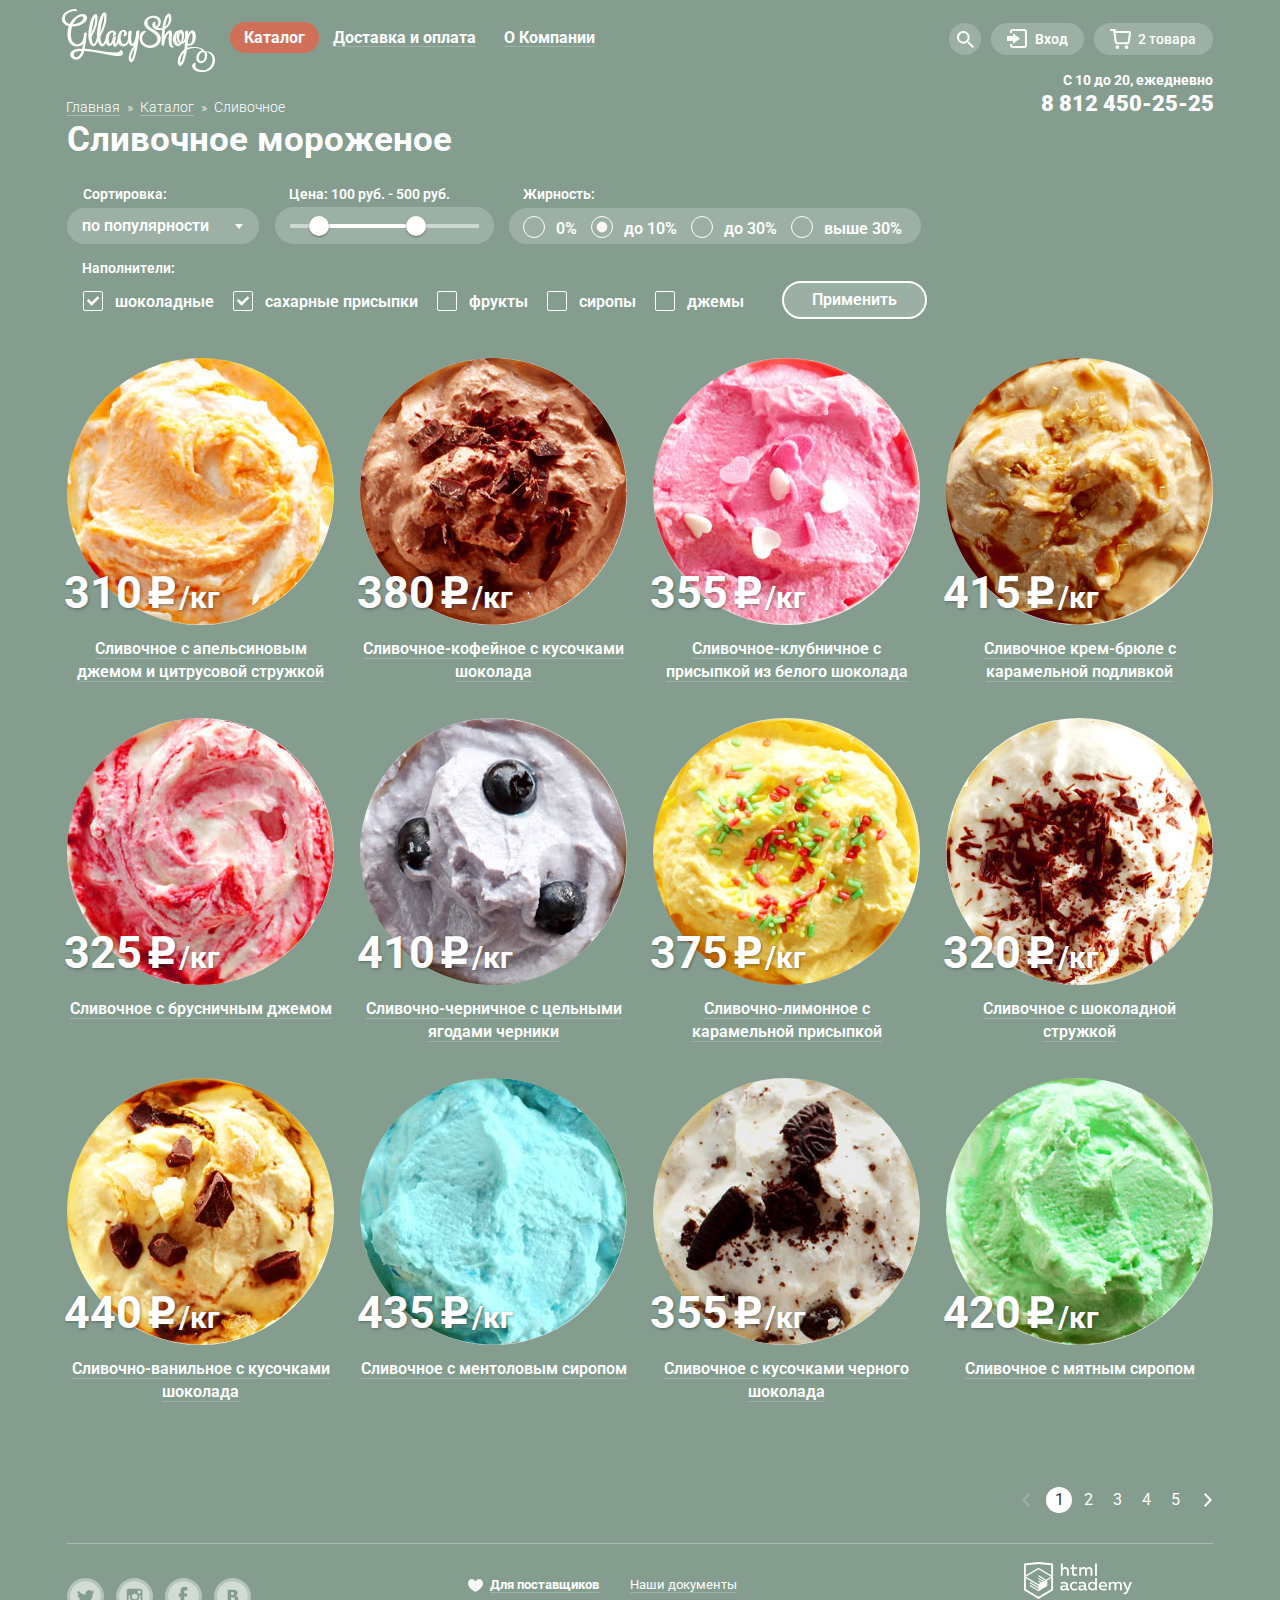
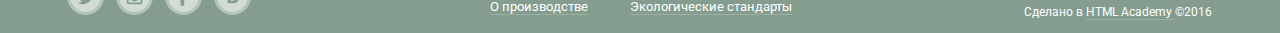
==== commit 3ea3f970: "Верстка. Наведение" ====
--- a/catalog.html
+++ b/catalog.html
@@ -138,7 +138,7 @@
     <main class="container">
       	<div class="breadcrumbs">
       		<ul class="breadcrumbs-list">
-      			<li class="breadcrumbs-item"><a href="#">Главная</a></li>
+      			<li class="breadcrumbs-item"><a href="index.html">Главная</a></li>
       			<li class="breadcrumbs-item"><a href="#">Каталог</a></li>
       			<li class="breadcrumbs-item-visited"><span>Сливочное</span></li>
       		</ul>
@@ -212,6 +212,11 @@
       	</form>
       	<section class="products clearfix">
               <article class="product-item">
+              		<div class="product-item-hover">
+	              		<div class="product-item-hover-content">
+	              			<a class="btn">Быстрый просмотр</a>
+	              		</div>
+              		</div>
                   <div class="product-item-img">
                   	<img src="img/product1_index.jpg" alt="ice cream" width="267" height="267">
 				  </div>
@@ -225,6 +230,11 @@
                   </h3>
               </article>
               <article class="product-item">
+              		<div class="product-item-hover">
+	              		<div class="product-item-hover-content">
+	              			<a class="btn">Быстрый просмотр</a>
+	              		</div>
+              		</div>
                   <div class="product-item-img">
                   	<img src="img/product2_index.jpg" alt="ice cream" width="267" height="267">
 				  </div>
@@ -238,6 +248,11 @@
                   </h3>
               </article>
               <article class="product-item">
+              		<div class="product-item-hover">
+	              		<div class="product-item-hover-content">
+	              			<a class="btn">Быстрый просмотр</a>
+	              		</div>
+              		</div>
                   <div class="product-item-img">
                   	<img src="img/product3_index.jpg" alt="ice cream" width="267" height="267">
 				  </div>
@@ -251,6 +266,11 @@
                   </h3>
               </article>
               <article class="product-item">
+              		<div class="product-item-hover">
+	              		<div class="product-item-hover-content">
+	              			<a class="btn">Быстрый просмотр</a>
+	              		</div>
+              		</div>
                   <div class="product-item-img">
                   	<img src="img/product4_index.jpg" alt="ice cream" width="267" height="267">
 				  </div>
@@ -264,6 +284,11 @@
                   </h3>
               </article>
               <article class="product-item">
+              		<div class="product-item-hover">
+	              		<div class="product-item-hover-content">
+	              			<a class="btn">Быстрый просмотр</a>
+	              		</div>
+              		</div>
                   <div class="product-item-img">
                   	<img src="img/product1_c.jpg" alt="ice cream"  width="267" height="267">
 				  </div>
@@ -277,6 +302,11 @@
                   </h3>
               </article>
               <article class="product-item">
+              		<div class="product-item-hover">
+	              		<div class="product-item-hover-content">
+	              			<a class="btn">Быстрый просмотр</a>
+	              		</div>
+              		</div>
                   <div class="product-item-img">
                   	<img src="img/product2_c.jpg" alt="ice cream" width="267" height="267">
 				  </div>
@@ -290,6 +320,11 @@
                   </h3>
               </article>
               <article class="product-item">
+              		<div class="product-item-hover">
+	              		<div class="product-item-hover-content">
+	              			<a class="btn">Быстрый просмотр</a>
+	              		</div>
+              		</div>
                   <div class="product-item-img">
                   	<img src="img/product3_c.jpg" alt="ice cream" width="267" height="267">
 				  </div>
@@ -303,6 +338,11 @@
                   </h3>
               </article>
               <article class="product-item">
+              		<div class="product-item-hover">
+	              		<div class="product-item-hover-content">
+	              			<a class="btn">Быстрый просмотр</a>
+	              		</div>
+              		</div>
                   <div class="product-item-img">
                   	<img src="img/product4_c.jpg" alt="ice cream" width="267" height="267">
 				  </div>
@@ -316,6 +356,11 @@
                   </h3>
               </article>
               <article class="product-item">
+              		<div class="product-item-hover">
+	              		<div class="product-item-hover-content">
+	              			<a class="btn">Быстрый просмотр</a>
+	              		</div>
+              		</div>
                   <div class="product-item-img">
                   	<img src="img/product5_c.jpg" alt="ice cream" width="267" height="267">
 				  </div>
@@ -329,6 +374,11 @@
                   </h3>
               </article>
               <article class="product-item">
+              		<div class="product-item-hover">
+	              		<div class="product-item-hover-content">
+	              			<a class="btn">Быстрый просмотр</a>
+	              		</div>
+              		</div>
                   <div class="product-item-img">
                   	<img src="img/product6_c.jpg" alt="ice cream" width="267" height="267">
 				  </div>
@@ -342,6 +392,11 @@
                   </h3>
               </article>
               <article class="product-item">
+              		<div class="product-item-hover">
+	              		<div class="product-item-hover-content">
+	              			<a class="btn">Быстрый просмотр</a>
+	              		</div>
+              		</div>
                   <div class="product-item-img">
                   	<img src="img/product7_c.jpg" alt="ice cream" width="267" height="267">
 				  </div>
@@ -355,6 +410,11 @@
                   </h3>
               </article>
               <article class="product-item">
+              		<div class="product-item-hover">
+	              		<div class="product-item-hover-content">
+	              			<a class="btn">Быстрый просмотр</a>
+	              		</div>
+              		</div>
                   <div class="product-item-img">
                   	<img src="img/product8_c.jpg" alt="ice cream" width="267" height="267">
 				  </div>
@@ -368,44 +428,32 @@
                   </h3>
               </article>
           </section>
-        <div class="navigation-page">
-			<ul class="np-list">
-				<li class="np-display">
-					<span class="np-link prev-page page-visited">
-						Назад
-					</span>
-				</li>
-				<li class="np-item">
-					<span class="np-link pages-visited">
-						1
-					</span>
-				</li>
-				<li class="np-item">
-					<a href="#" class="np-link">
-						2
-					</a>
-				</li>
-				<li class="np-item">
-					<a href="#" class="np-link">
-						3
-					</a>
-				</li>
-				<li class="np-item">
-					<a href="#" class="np-link">
-						4
-					</a>
-				</li>
-				<li class="np-item">
-					<a href="#" class="np-link">
-						5
-					</a>
-				</li>
-				<li class="np-display">
-					<span href="#" class="np-link next-page">
-						Вперед
-					</span>
-				</li>
-			</ul>
+        <div class="navigation-page-container clearfix">
+			<div class="navigation-page">
+				<ul>
+					<li>
+						<a href="#" class="back disabled"></a>
+					</li>
+					<li>
+						<a href="#" class="active page">1</a>
+					</li>
+					<li>
+						<a href="#" class="page">2</a>
+					</li>
+					<li>
+						<a href="#" class="page">3</a>
+					</li>
+					<li>
+						<a href="#" class="page">4</a>
+					</li>
+					<li>
+						<a href="#" class="page">5</a>
+					</li>
+					<li>
+						<a href="#" class="next"></a>
+					</li>
+				</ul>
+			</div>
         </div>
     </main>
       <footer class="main-footer">
@@ -435,8 +483,8 @@
                       </a>&copy;2016
               </p>
           </div>
-          <div class="footer-link-site clearfix">
-              <ul>
+          <div class="footer-site clearfix">
+              <ul class="footer-site-list fsl-left">
               	<li>
                		<a href="#">
                 		Для поставщиков
@@ -448,7 +496,7 @@
 					</a>
 				</li>
 			  </ul>	
-			  <ul>
+			  <ul class="footer-site-list fsl-right">
               	<li>
                      <a href="#">
                      	Наши документы
--- a/css/style.css
+++ b/css/style.css
@@ -316,6 +316,45 @@
   position: relative;
 }
 
+.product-item-hover {
+  display: none;
+
+  position: absolute;
+  top: -13px;
+  left: -13px;
+  right: -13px;
+  bottom: -80px;
+  z-index: 3;
+
+  border-radius: 5px;
+  background-color: rgba(255, 255, 255, .2);
+  box-shadow: 0px 20px 20px 0 rgba(0, 0, 0, .4);
+}
+
+.product-item-hover-content {
+  position: absolute;
+  left: 0;
+  right: 0;
+  bottom: 16px;
+  text-align: center;
+}
+
+.product-item-hover-content a.btn {
+  color: #fff;
+  font-size: 18px;
+  font-weight: bold;
+  line-height: 24px;
+  text-decoration: none;
+}
+
+.product-item:hover .product-item-hover {
+  display: block;
+}
+
+.product-item:hover .product-name > a {
+  border: none;
+}
+
 .inner-page .product-item {
   margin-top: 35px;
 }
@@ -660,35 +699,43 @@
   background-image: url('../img/vk_social.svg');
 }
 
-.footer-link-site {
+.footer-site {
   margin: 0 auto;
 
   text-align: center;
   
 }
 
-.footer-link-site ul {
+.footer-site-list {
   display: inline-block;
   margin-top: 9px;
   padding-left: 0;
 }
 
-.footer-link-site ul:first-child {
+.fsl-left:first-child {
   margin-right: 5px;
 } 
 
-.footer-link-site ul:last-child {
+.fsl-right:last-child {
   margin-right: 28px;
 } 
 
-.footer-link-site ul li {
+.footer-site-list li {
   padding-left: 22px;
 
   text-align: left;
   list-style: none;
 }
 
-.footer-link-site ul li a {
+.fsl-left li:first-child {
+  background: url('../img/icon_love.svg') no-repeat 0 6px;
+}
+
+.fsl-left li:first-child > a {
+  font-weight: bold;
+}
+
+.footer-site-list li a {
   color: #fff;
   font-size: 13px;
   font-weight: 400;
@@ -698,12 +745,9 @@
   border-bottom: 1px solid rgba(255,255,255,0.2);
 }
 
-.footer-link-site ul li:hover {
-  background: url('../img/icon_love.svg') no-repeat 0 6px;
-}
-
-.footer-link-site ul li:hover a {
-  font-weight: bold;
+.footer-site-list li:hover a {
+  color: #ffbc9e;
+  border-bottom: 1px solid rgba(249, 172, 159, 0.3);
 }
 
 .footer-developed {
@@ -1089,10 +1133,87 @@
   box-shadow: inset 0px 2px 1px 0 #696969;
 }
 
+.navigation-page-container {
+  margin-top: 84px;
+  padding-bottom: 30px;
+  border-bottom: 1px solid rgba(255,255,255,0.3);
+}
+
 .navigation-page {
-  text-align: right;
-  margin-top: 84px;
-  margin-bottom: 48px;
+  float: right;
+  min-width: 188px;
+  padding: 0;
+  font-size: 0;
+  position: relative;  
+}
+
+.navigation-page ul {
+  padding: 0;
+  margin: 0;
+}
+
+.navigation-page li {
+  display: inline;
+  
+  text-align: center;
+}
+
+.navigation-page .back {
+  display: inline-block;
+  width: 9px;
+  height: 14px;
+  background-image: url("../img/prev_page.svg");
+  background-repeat: no-repeat;
+  margin-right: 12px;
+  margin-left: 0;
+  vertical-align: middle;
+}
+
+.navigation-page .disabled {
+  opacity: .2;
+  pointer-events: none;
+  -webkit-user-select: none;
+  -moz-user-select: none;
+  -ms-user-select: none; 
+}
+
+.navigation-page .page {
+  text-align: center;
+  vertical-align: middle;
+  display: inline-block;
+  border-radius: 50%;
+  width: 26px;
+  height: 21px;
+  color: #fff;
+  font-size: 16px;
+  line-height: 16px;
+  padding-top: 5px;
+  text-decoration: none;
+  margin-left: 3px;  
+}
+
+.navigation-page .active {
+  background-color: #fff;
+  color: #353535;
+  pointer-events: none;
+  -webkit-user-select: none;
+  -o-user-select: none;  
+  -ms-user-select: none;  
+  -moz-user-select: none; 
+}
+
+.navigation-page .next {
+  display: inline-block;
+  width: 9px;
+  height: 14px;
+  background-image: url("../img/next_page.svg");
+  background-repeat: no-repeat;
+  margin-left: 16px;
+  vertical-align: middle;  
+}
+
+.navigation-page .page:hover {
+  background-color: rgba(248,247,244,0.2);  
 }
 
 .np-list {
@@ -1405,7 +1526,7 @@
   padding: 20px 15px;
 
   position: absolute;
-  top: 34px;
+  top: 36px;
   left: -310px;  
   z-index: 2;
 
@@ -1451,7 +1572,7 @@
 
   position: absolute;
   left: -183px;
-  top: 34px;
+  top: 36px;
   z-index: 2;
 
   background-color: #f8f7f4;
@@ -1673,7 +1794,7 @@
   float: right;
   cursor: pointer;
   position: relative;
-  padding-bottom: 11px;
+  padding-bottom: 4px;
 }
 
 .header-basket-form {
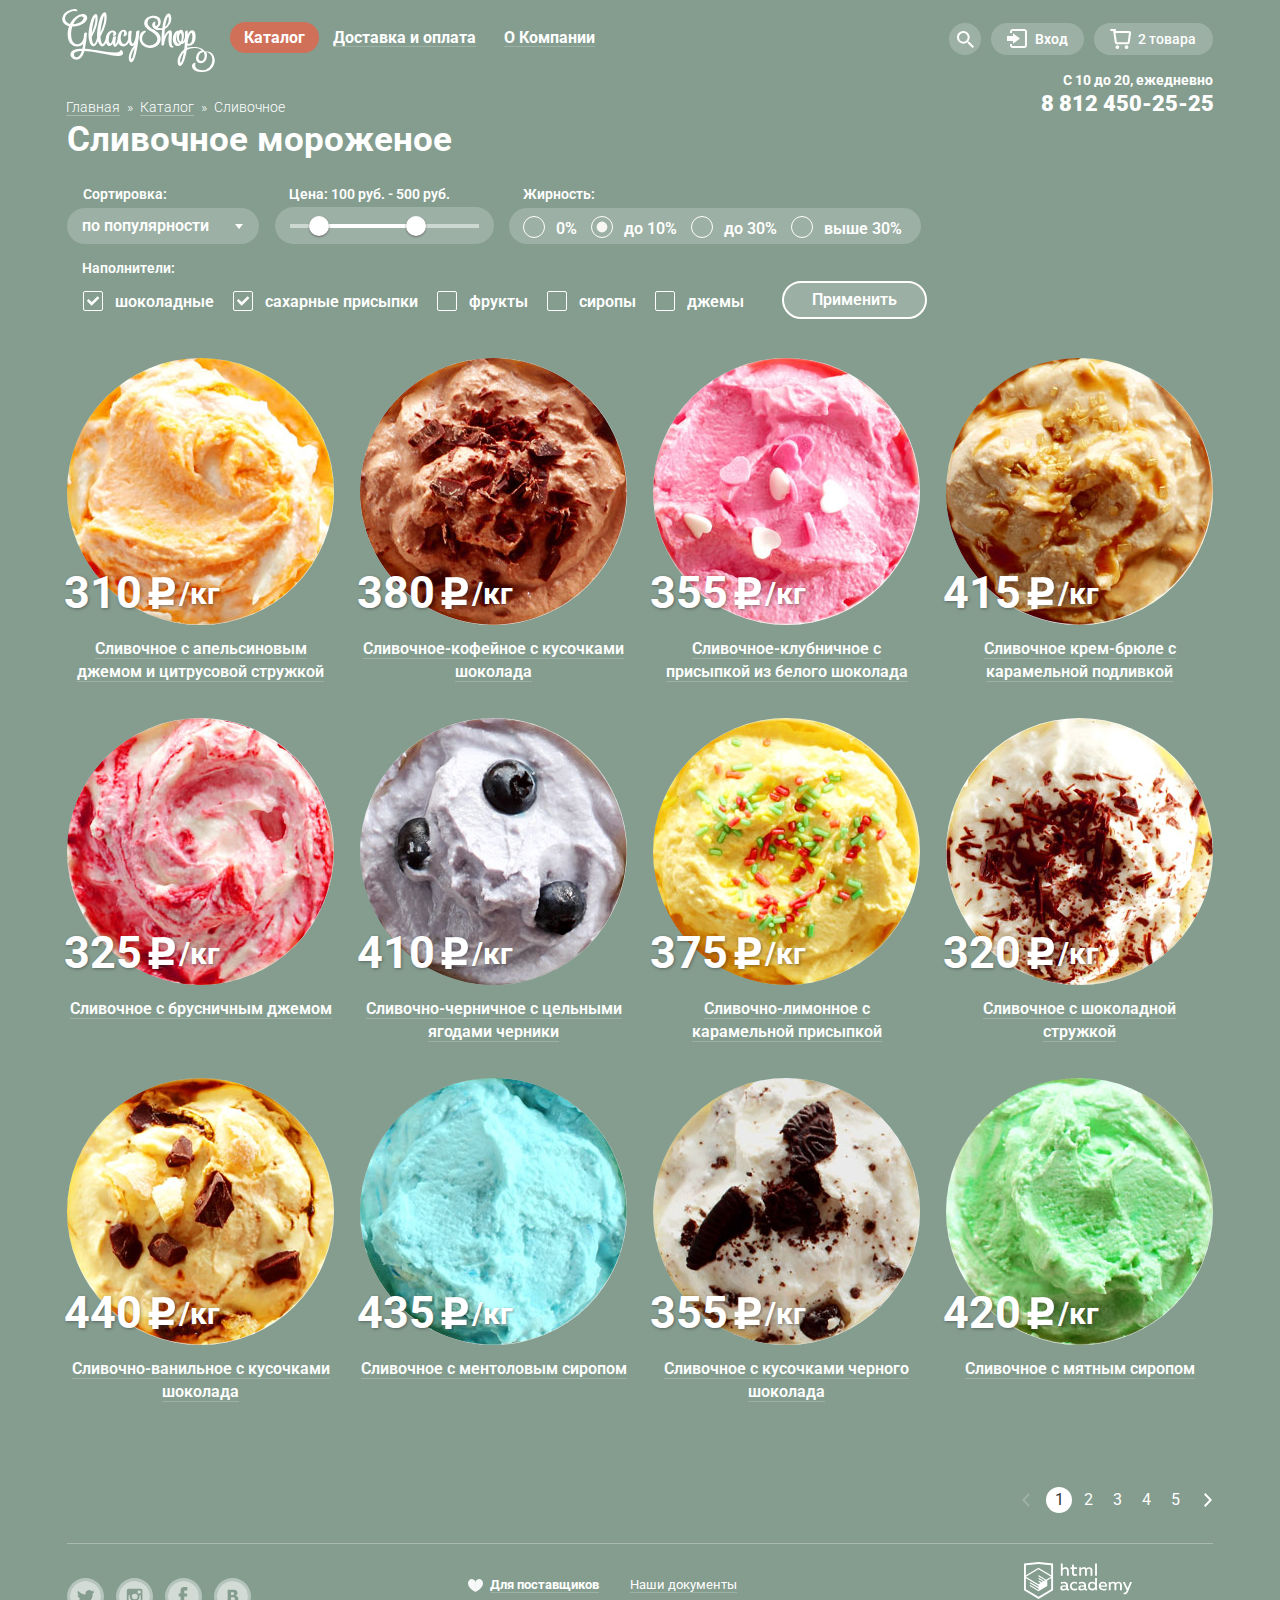
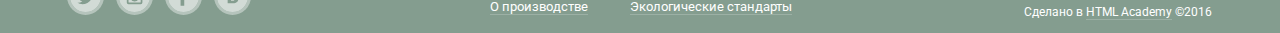
==== commit d6773273: "Верстка. Критерий разметка" ====
--- a/catalog.html
+++ b/catalog.html
@@ -1,515 +1,480 @@
 <!DOCTYPE html>
 <html lang="ru">
-  <head>
-    <meta charset="utf-8">
-    <title>HTML Academy: Каталог Глейси</title>
-    <link rel="shortcut icon" href="favicon.ico" type="image/x-icon">
-    <link href='https://fonts.googleapis.com/css?family=Roboto:400,400italic,500,500italic,700italic,700,900,900italic&subset=latin,cyrillic' rel='stylesheet' type='text/css'>
-    <link href="css/normalize.css" rel="stylesheet">    
-    <link href="css/style.css" rel="stylesheet">
-  </head>
-  <body class="inner-page">
-  	<header class="main-header">
-      	<div class="container clearfix">
-          <img src="img/logo_index.svg" alt="logotype gllacy" class="logo-index">		
-          <nav class="header-navigation">
-              <ul class="header-navigation-list">
-                  <li class="header-navigation-item">
-	                <a class="this-page" href="#">Каталог</a>
-	                <ul class="submenu">
-						<li class="submenu-title">
-							<a href="#">
-								Новинки
-							</a>
-						</li>
-						<li class="submenu-item">
-							<a class="this-page" href="javascript:void(0)">
-								Сливочное
-							</a>
-						</li>
-						<li class="submenu-item">
-							<a href="#">
-								Щербеты
-							</a>
-						</li>
-						<li class="submenu-item">
-							<a href="#">
-								Фруктовый лед
-							</a>
-						</li>
-						<li class="submenu-item">
-							<a href="#">
-								Мелорин
-							</a>
-						</li>
-	                </ul>
-	              </li>
-                  <li class="header-navigation-item"><a href="#">Доставка и оплата</a></li>
-                  <li  class="header-navigation-item"><a href="#">О Компании</a></li>
-              </ul>
-          </nav>
-          <div class="header-right">
-          	<div class="header-right-top clearfix">
-				<div class="header-search-wrapper">
-	          		<div class="header-search">
-	              		<div class="header-search-modal">
-	              			<form action="" method="GET">
-	              				<input type="search" name="search" placeholder="Что ищем?">
-							</form>
-	              		</div>
-	          		</div>
+  	<head>
+	    <meta charset="utf-8">
+	    <title>HTML Academy: Каталог Глейси</title>
+	    <link rel="shortcut icon" href="favicon.ico" type="image/x-icon">
+	    <link href='https://fonts.googleapis.com/css?family=Roboto:400,400italic,500,500italic,700italic,700,900,900italic&subset=latin,cyrillic' rel='stylesheet' type='text/css'>
+	    <link href="css/normalize.css" rel="stylesheet">    
+	    <link href="css/style.css" rel="stylesheet">
+  	</head>
+  	<body class="inner-page">
+  		<header class="main-header">
+      		<div class="container clearfix">
+          		<img src="img/logo_index.svg" alt="logotype gllacy" class="logo-index" width="153" height="63">		
+          		<nav class="header-navigation">
+              	<ul class="header-navigation-list">
+                  	<li class="header-navigation-item">
+	                	<a class="this-page" href="#">Каталог</a>
+	                	<ul class="submenu">
+							<li class="submenu-title">
+								<a href="#">Новинки</a>
+							</li>
+							<li class="submenu-item">
+								<a class="this-page" href="">Сливочное</a>
+							</li>
+							<li class="submenu-item">
+								<a href="#">Щербеты</a>
+							</li>
+							<li class="submenu-item">
+								<a href="#">Фруктовый лед</a>
+							</li>
+							<li class="submenu-item">
+								<a href="#">Мелорин</a>
+							</li>
+	               		</ul>
+	              	</li>
+                  	<li class="header-navigation-item">
+                  		<a href="#">Доставка и оплата</a>
+                  	</li>
+                  	<li  class="header-navigation-item">
+                  		<a href="#">О Компании</a>
+                  	</li>
+              	</ul>
+	          	</nav>
+	          	<div class="header-right">
+	          		<div class="header-right-top clearfix">
+						<div class="header-search-wrapper">
+		          			<div class="header-search">
+		              			<div class="header-search-modal">
+		              				<form action="#" method="GET">
+		              					<input type="search" name="search" placeholder="Что ищем?">
+									</form>
+		              			</div>
+		          			</div>
+						</div>
+						<div class="header-login-wrapper">
+			          		<div class="header-login">
+			              		<a href="#">Вход</a>
+			              		<div class="header-login-form">
+			              			<form action="#" method="POST">
+			              				<input class="js-login" type="email" name="mail" placeholder="Электронная почта">
+			              				<input type="password" name="password" placeholder="Пароль">
+			              				<button type="submit" class="btn">Войти</button>
+			              				<div class="header-login-form-link">
+				              				<a href="#">Забыли пароль?</a>
+				              				<br>
+				              				<a href="#">Новая регистрация</a>
+			              				</div>
+			              			</form>
+			              		</div>
+			          		</div>
+						</div>
+						<div class="header-basket-wrapper basket-full">
+			          		<div class="header-basket">
+			              		<a class="header-basket-text">2 товара</a>
+			   	       		</div>
+			   	       		<div class="header-basket-form">
+			   	       			<form action="#" method="POST">
+				   	       			<div class="basket-item-block">
+					   	       			<div class="basket-item clearfix">
+					   	       				<div class="basket-item-close">Закрыть</div>	
+					   	       				<img src="img/product1_index.jpg" alt="product image" width="33" height="33">
+					   	       				<p class="basket-item-name">
+					   	       					Пломбир с апельсиновым джемом
+					   	       				</p>
+					   	       				<p class="basket-kg">
+					   	       					1,5 кг x <span class="basket-kg-price">200 руб.</span>
+					   	       				</p>
+					   	       				<p class="basket-price">
+					   	       					300 руб.
+					   	       				</p>
+					   	       			</div>
+					   	       			<div class="basket-item clearfix">
+					   	       				<div class="basket-item-close">Закрыть</div>
+					   	       				<img src="img/product3_index.jpg" alt="product image" width="33" height="33">
+					   	       				<p class="basket-item-name">
+					   	       					Клубничный пломбир с присыпкой из белого шоколада
+					   	       				</p>
+					   	       				<p class="basket-kg">
+					   	       					1,5 кг x <span class="basket-kg-price">300 руб.</span>
+					   	       				</p>
+					   	       				<p class="basket-price">
+					   	       					450 руб.
+					   	       				</p>
+					   	       			</div>
+				   	       			</div>
+				   	       			<p class="basket-result">
+				   	       				Итого: <span>750</span> руб.
+				   	       			</p>
+				   	       			<button type="submit" class="btn">Оформить заказ</button>
+			   	       			</form>
+			   	       		</div>
+	   	       			</div>	
+					</div>
+		   	      	<div class="header-right-bottom">
+		    	    	<p class="header-graphic-work">
+		        	    	С 10 до 20, ежедневно
+		  	        	</p>
+		    	      	<p class="header-phone">
+		        	    	<a href="tel:+78124502525">8 812 450-25-25</a>
+		  	        	</p>
+					</div>
+			  	</div>
+		  	</div>
+    	</header>
+	    <main class="container">
+	      	<div class="breadcrumbs">
+	      		<ul class="breadcrumbs-list">
+	      			<li class="breadcrumbs-item"><a href="index.html">Главная</a></li>
+	      			<li class="breadcrumbs-item"><a href="#">Каталог</a></li>
+	      			<li class="breadcrumbs-item-visited"><span>Сливочное</span></li>
+	      		</ul>
+	      	</div>
+	      	<h1 class="main-title">
+	      		Сливочное мороженое
+	      	</h1>
+	      	<form action="#" method="POST" class="sort-form clearfix">
+	          	<div class="f-select">
+	        		<label for="sort">
+	        			<span class="f-select-title">
+	        				Сортировка:
+	        			</span>
+	        		</label>
+	        		<div class="form-select fblock">
+	        			<select name="sort" id="sort">
+	        				<option value="popular">
+	        					по популярности
+	        				</option>
+	        				<option value="price">
+	        					по цене
+	        				</option>
+	        			</select>
+	  				</div>
+	          	</div>
+	          	<div class="f-range"> 
+	  				<span class="f-range-title">
+	  					Цена:
+	       					<span class="start-price">
+	       						100
+	         				</span>
+	           			руб. -
+	        				<span class="finish-price">
+	         					500
+	       	  				</span>
+	       	  			руб.
+	       	  		</span>
+	       	  		<div class="range-control">
+	       	  			<div class="scale">
+	       	  				<div class="bar" style="width: 60%">
+	       	  					
+	       	  				</div>
+	       	  			</div>
+		       	  		<div class="toggle left-toggle">Левый ползунок</div>
+		       	  		<div class="toggle right-toggle">Правый ползунок</div>
+	       	  		</div>
+	          	</div>
+	          	<div class="f-radio">  
+	        		<span class="f-radio-title">
+	        			Жирность:
+	        		</span>
+	        		<div class="form-radio fblock">
+	        			<input class="form-rd" id="rd1" type="radio" name="fatness" value="0">
+	        			<label for="rd1">0%</label>
+	        			<input class="form-rd" id="rd2" type="radio" name="fatness" value="+10" checked>
+	        			<label for="rd2">до 10%</label>
+	        			<input class="form-rd" id="rd3" type="radio" name="fatness" value="+30">
+	        			<label for="rd3">до 30%</label>
+	        			<input class="form-rd" id="rd4" type="radio" name="fatness" value="30+">
+	        			<label for="rd4">выше 30%</label>
+	  				</div>
+	          	</div>
+	      		<div class="f-checkbox">
+	      			<span class="f-checkbox-title">
+	      				Наполнители:
+	      			</span>
+	      			<div class="form-checkbox">
+	      				<input class="form-cb" type="checkbox" id="ch1" checked>
+	      				<label for="ch1">шоколадные</label>
+	      				<input class="form-cb" type="checkbox" id="ch2" checked>
+	      				<label for="ch2">сахарные присыпки</label>
+	      				<input class="form-cb" type="checkbox" id="ch3">
+	      				<label for="ch3">фрукты</label>
+	      				<input class="form-cb" type="checkbox" id="ch4">
+	      				<label for="ch4">сиропы</label>
+	      				<input class="form-cb" type="checkbox" id="ch5">
+	      				<label for="ch5">джемы</label>
+	      			</div>
+	      		</div>
+	      		<button class="filter-btn" type="submit">Применить</button>
+	      	</form>
+	      	<div class="products clearfix">
+	            <article class="product-item">
+	              	<div class="product-item-hover">
+		              	<div class="product-item-hover-content">
+		              		<a class="btn">Быстрый просмотр</a>
+		              	</div>
+	              	</div>
+	                <div class="product-item-img">
+	                	<img src="img/product1_index.jpg" alt="ice cream" width="267" height="267">
+					</div>
+	                <p class="product-price">
+	                    310 <span class="product-kg">/кг</span>
+	                </p>
+	                <h3 class="product-name">
+	                    <a href="#">Сливочное с апельсиновым джемом и цитрусовой стружкой</a>
+	                </h3>
+	            </article>
+	            <article class="product-item">
+	              	<div class="product-item-hover">
+		             	<div class="product-item-hover-content">
+		             		<a class="btn">Быстрый просмотр</a>
+		             	</div>
+	              	</div>
+	                <div class="product-item-img">
+	                 	<img src="img/product2_index.jpg" alt="ice cream" width="267" height="267">
+				  	</div>
+	                <p class="product-price">
+	                	380 <span class="product-kg">/кг</span>
+	                </p>
+	                <h3 class="product-name">
+	                    <a href="#">Сливочное-кофейное с кусочками шоколада</a>
+	                </h3>
+	            </article>
+	            <article class="product-item">
+	              	<div class="product-item-hover">
+		              	<div class="product-item-hover-content">
+		              		<a class="btn">Быстрый просмотр</a>
+		              	</div>
+	              	</div>
+	                <div class="product-item-img">
+	                	<img src="img/product3_index.jpg" alt="ice cream" width="267" height="267">
+					</div>
+	                <p class="product-price">
+	                    355 <span class="product-kg">/кг</span>
+	                </p>
+	                <h3 class="product-name">
+	                    <a href="#">Сливочное-клубничное с присыпкой из белого шоколада</a>
+	                </h3>
+	            </article>
+	            <article class="product-item">
+	              	<div class="product-item-hover">
+		              	<div class="product-item-hover-content">
+		              		<a class="btn">Быстрый просмотр</a>
+		              	</div>
+	              	</div>
+	                <div class="product-item-img">
+	                	<img src="img/product4_index.jpg" alt="ice cream" width="267" height="267">
+					</div>
+	                <p class="product-price">
+	                    415 <span class="product-kg">/кг</span>
+	                </p>
+	                <h3 class="product-name">
+	                    <a href="#">Сливочное крем-брюле с карамельной подливкой</a>
+	                </h3>
+	            </article>
+	            <article class="product-item">
+	              	<div class="product-item-hover">
+		              	<div class="product-item-hover-content">
+		              		<a class="btn">Быстрый просмотр</a>
+		              	</div>
+	              	</div>
+	                <div class="product-item-img">
+	                	<img src="img/product1_c.jpg" alt="ice cream"  width="267" height="267">
+					</div>
+	                <p class="product-price">
+	                    325 <span class="product-kg">/кг</span>
+	                </p>
+	                <h3 class="product-name">
+	                    <a href="#">Сливочное с брусничным джемом</a>
+	                </h3>
+	            </article>
+	            <article class="product-item">
+	              	<div class="product-item-hover">
+		              	<div class="product-item-hover-content">
+		              		<a class="btn">Быстрый просмотр</a>
+		              	</div>
+	              	</div>
+	                <div class="product-item-img">
+	                	<img src="img/product2_c.jpg" alt="ice cream" width="267" height="267">
+					</div>
+	                <p class="product-price">
+	                    410 <span class="product-kg">/кг</span>
+	                </p>
+	                <h3 class="product-name">
+	                    <a href="#">Сливочно-черничное с цельными ягодами черники</a>
+	                </h3>
+	            </article>
+	            <article class="product-item">
+	              	<div class="product-item-hover">
+		              	<div class="product-item-hover-content">
+		              		<a class="btn">Быстрый просмотр</a>
+		              	</div>
+	              	</div>
+	                <div class="product-item-img">
+	                	<img src="img/product3_c.jpg" alt="ice cream" width="267" height="267">
+					</div>
+	                <p class="product-price">
+	                    375 <span class="product-kg">/кг</span>
+	                </p>
+	                <h3 class="product-name">
+	                    <a href="#">Сливочно-лимонное с карамельной присыпкой</a>
+	                </h3>
+	            </article>
+	            <article class="product-item">
+	              	<div class="product-item-hover">
+		              	<div class="product-item-hover-content">
+		              		<a class="btn">Быстрый просмотр</a>
+		              	</div>
+	              	</div>
+	                <div class="product-item-img">
+	                	<img src="img/product4_c.jpg" alt="ice cream" width="267" height="267">
+					</div>
+	                <p class="product-price">
+	                    320 <span class="product-kg">/кг</span>
+	                </p>
+	                <h3 class="product-name">
+	                    <a href="#">Сливочное с шоколадной стружкой</a>
+	                </h3>
+	            </article>
+	            <article class="product-item">
+	              	<div class="product-item-hover">
+		              	<div class="product-item-hover-content">
+		              		<a class="btn">Быстрый просмотр</a>
+		              	</div>
+	              	</div>
+	                <div class="product-item-img">
+	                	<img src="img/product5_c.jpg" alt="ice cream" width="267" height="267">
+					</div>
+	                <p class="product-price">
+	                    440 <span class="product-kg">/кг</span>
+	                </p>
+	                <h3 class="product-name">
+	                    <a href="#">Сливочно-ванильное с кусочками шоколада</a>
+	                </h3>
+	            </article>
+	            <article class="product-item">
+	              	<div class="product-item-hover">
+		              	<div class="product-item-hover-content">
+		              		<a class="btn">Быстрый просмотр</a>
+		              	</div>
+	              	</div>
+	                <div class="product-item-img">
+	                	<img src="img/product6_c.jpg" alt="ice cream" width="267" height="267">
+					</div>
+	                <p class="product-price">
+	                    435 <span class="product-kg">/кг</span>
+	                </p>
+	                <h3 class="product-name">
+	                    <a href="#">Сливочное с ментоловым сиропом</a>
+	                </h3>
+	            </article>
+	            <article class="product-item">
+	              	<div class="product-item-hover">
+		              	<div class="product-item-hover-content">
+		              		<a class="btn">Быстрый просмотр</a>
+		              	</div>
+	              	</div>
+	                <div class="product-item-img">
+	                	<img src="img/product7_c.jpg" alt="ice cream" width="267" height="267">
+					</div>
+	                <p class="product-price">
+	                    355 <span class="product-kg">/кг</span>
+	                </p>
+	                <h3 class="product-name">
+	                    <a href="#">Сливочное с кусочками черного шоколада</a>
+	                </h3>
+	            </article>
+	            <article class="product-item">
+	              	<div class="product-item-hover">
+		              	<div class="product-item-hover-content">
+		              		<a class="btn">Быстрый просмотр</a>
+		              	</div>
+	              	</div>
+	                <div class="product-item-img">
+	                	<img src="img/product8_c.jpg" alt="ice cream" width="267" height="267">
+					</div>
+	                <p class="product-price">
+	                    420 <span class="product-kg">/кг</span>
+	                </p>
+	                <h3 class="product-name">
+	                    <a href="#">Сливочное с мятным сиропом</a>
+	                </h3>
+	            </article>
+	        </div>
+	        <div class="navigation-page-container clearfix">
+				<div class="navigation-page">
+					<ul>
+						<li>
+							<a href="#" class="back disabled"></a>
+						</li>
+						<li>
+							<a href="#" class="active page">1</a>
+						</li>
+						<li>
+							<a href="#" class="page">2</a>
+						</li>
+						<li>
+							<a href="#" class="page">3</a>
+						</li>
+						<li>
+							<a href="#" class="page">4</a>
+						</li>
+						<li>
+							<a href="#" class="page">5</a>
+						</li>
+						<li>
+							<a href="#" class="next"></a>
+						</li>
+					</ul>
 				</div>
-				<div class="header-login-wrapper">
-	          		<div class="header-login">
-	              		<a href="#">
-	                  		Вход    
-	              		</a>
-	              		<div class="header-login-form">
-	              			<form action="" method="POST">
-	              				<input class="js-login" type="mail" name="mail" placeholder="Электронная почта">
-	              				<input type="password" name="password" placeholder="Пароль">
-	              				<button type="submit" class="btn">Войти</button>
-	              				<div class="header-login-form-link">
-		              				<a href="#">Забыли пароль?</a>
-		              				<br>
-		              				<a href="#">Новая регистрация</a>
-	              				</div>
-	              			</form>
-	              		</div>
-	          		</div>
-				</div>
-			<div class="header-basket-wrapper basket-full">
-          		<div class="header-basket">
-              		<p class="header-basket-text">
-                		2 товара
-             	 	</p>
-   	       		</div>
-   	       		<div class="header-basket-form">
-   	       			<form action="" method="POST">
-   	       			<div class="basket-item-block">
-	   	       			<div class="basket-item clearfix">
-	   	       				<div class="basket-item-close"></div>	
-	   	       				<img src="img/product1_index.jpg" alt="product image" width="33" height="33">
-	   	       				<p class="basket-item-name">
-	   	       					Пломбир с апельсиновым джемом
-	   	       				</p>
-	   	       				<p class="basket-kg">
-	   	       					1,5 кг x <span class="basket-kg-price">200 руб.</span>
-	   	       				</p>
-	   	       				<p class="basket-price">
-	   	       					300 руб.
-	   	       				</p>
-	   	       			</div>
-	   	       			<div class="basket-item clearfix">
-	   	       				<div class="basket-item-close"></div>
-	   	       				<img src="img/product3_index.jpg" alt="product image" width="33" height="33">
-	   	       				<p class="basket-item-name">
-	   	       					Клубничный пломбир с присыпкой из белого шоколада
-	   	       				</p>
-	   	       				<p class="basket-kg">
-	   	       					1,5 кг x <span class="basket-kg-price">300 руб.</span>
-	   	       				</p>
-	   	       				<p class="basket-price">
-	   	       					450 руб.
-	   	       				</p>
-	   	       			</div>
-   	       			</div>
-   	       			<p class="basket-result">
-   	       				Итого: <span>750</span> руб.
-   	       			</p>
-   	       			<button type="submit" class="btn">Оформить заказ</button>
-   	       			</form>
-   	       		</div>
-   	       	</div>	
-			</div>
-   	      	<div class="header-right-bottom">
-    	    	<p class="header-graphic-work">
-        	    	С 10 до 20, ежедневно
-  	        	</p>
-    	      	<p class="header-phone">
-        	    	<a href="tel:+78124502525">
-        	    		8 812 450-25-25
-        	    	</a>
-  	        	</p>
-			</div>
-		  </div>
-	  	</div>
-      </header>
-    <main class="container">
-      	<div class="breadcrumbs">
-      		<ul class="breadcrumbs-list">
-      			<li class="breadcrumbs-item"><a href="index.html">Главная</a></li>
-      			<li class="breadcrumbs-item"><a href="#">Каталог</a></li>
-      			<li class="breadcrumbs-item-visited"><span>Сливочное</span></li>
-      		</ul>
-      	</div>
-      	<h1 class="main-title">
-      		Сливочное мороженое
-      	</h1>
-      	<form action="" method="POST" class="sort-form clearfix">
-          <div class="f-select">
-        		<label>
-        		<span class="f-select-title">Сортировка:</span>
-        			<div class="form-select fblock">
-        				<select name="sort">
-        					<option value="popular">
-        						по популярности
-        					</option>
-        					<option value="price">
-        						по цене
-        					</option>
-        				</select>
-  				    </div>
-        		</label>
-          </div>
-          <div class="f-range"> 
-  			<span class="f-range-title">Цена:
-       		<span class="start-price">
-       			100
-         	</span>
-           	руб. -
-        	<span class="finish-price">
-         		500
-       	  	</span>
-       	  	руб.</span>
-       	  	<div class="range-control">
-       	  		<div class="scale">
-       	  			<div class="bar" style="width: 60%"></div>
-       	  		</div>
-       	  		<div class="toggle left-toggle"></div>
-       	  		<div class="toggle right-toggle"></div>
-       	  	</div>
-          </div>
-          <div class="f-radio">  
-        		<span class="f-radio-title">Жирность:</span>
-        		<div class="form-radio fblock">
-        			<input class="form-rd" id="rd1" type="radio" name="fatness" value="0">
-        			<label for="rd1">0%</label>
-        			<input class="form-rd" id="rd2" type="radio" name="fatness" value="+10" checked>
-        			<label for="rd2">до 10%</label>
-        			<input class="form-rd" id="rd3" type="radio" name="fatness" value="+30">
-        			<label for="rd3">до 30%</label>
-        			<input class="form-rd" id="rd4" type="radio" name="fatness" value="30+">
-        			<label for="rd4">выше 30%</label>
-  				   </div>
-          </div>
-      		<div class="f-checkbox">
-      			<span class="f-checkbox-title">Наполнители:</span>
-      			<div class="form-checkbox">
-      				<input class="form-cb" type="checkbox" id="ch1" checked>
-      				<label for="ch1">шоколадные</label>
-      				<input class="form-cb" type="checkbox" id="ch2" checked>
-      				<label for="ch2">сахарные присыпки</label>
-      				<input class="form-cb" type="checkbox" id="ch3">
-      				<label for="ch3">фрукты</label>
-      				<input class="form-cb" type="checkbox" id="ch4">
-      				<label for="ch4">сиропы</label>
-      				<input class="form-cb" type="checkbox" id="ch5">
-      				<label for="ch5">джемы</label>
-      			</div>
-      		</div>
-      		<button class="filter-btn" type="submit">Применить</button>
-      	</form>
-      	<section class="products clearfix">
-              <article class="product-item">
-              		<div class="product-item-hover">
-	              		<div class="product-item-hover-content">
-	              			<a class="btn">Быстрый просмотр</a>
-	              		</div>
-              		</div>
-                  <div class="product-item-img">
-                  	<img src="img/product1_index.jpg" alt="ice cream" width="267" height="267">
-				  </div>
-                  <p class="product-price">
-                      310 <span class="product-rub"></span><span class="product-kg">/кг</span>
-                  </p>
-                  <h3 class="product-name">
-                      <a href="#">
-                          Сливочное с апельсиновым джемом и цитрусовой стружкой
-                      </a>
-                  </h3>
-              </article>
-              <article class="product-item">
-              		<div class="product-item-hover">
-	              		<div class="product-item-hover-content">
-	              			<a class="btn">Быстрый просмотр</a>
-	              		</div>
-              		</div>
-                  <div class="product-item-img">
-                  	<img src="img/product2_index.jpg" alt="ice cream" width="267" height="267">
-				  </div>
-                  <p class="product-price">
-                      380 <span class="product-rub"></span><span class="product-kg">/кг</span>
-                  </p>
-                  <h3 class="product-name">
-                      <a href="#">
-                          Сливочное-кофейное с кусочками шоколада
-                      </a>
-                  </h3>
-              </article>
-              <article class="product-item">
-              		<div class="product-item-hover">
-	              		<div class="product-item-hover-content">
-	              			<a class="btn">Быстрый просмотр</a>
-	              		</div>
-              		</div>
-                  <div class="product-item-img">
-                  	<img src="img/product3_index.jpg" alt="ice cream" width="267" height="267">
-				  </div>
-                  <p class="product-price">
-                      355 <span class="product-rub"></span><span class="product-kg">/кг</span>
-                  </p>
-                  <h3 class="product-name">
-                      <a href="#">
-                          Сливочное-клубничное с присыпкой из белого шоколада
-                      </a>
-                  </h3>
-              </article>
-              <article class="product-item">
-              		<div class="product-item-hover">
-	              		<div class="product-item-hover-content">
-	              			<a class="btn">Быстрый просмотр</a>
-	              		</div>
-              		</div>
-                  <div class="product-item-img">
-                  	<img src="img/product4_index.jpg" alt="ice cream" width="267" height="267">
-				  </div>
-                  <p class="product-price">
-                      415 <span class="product-rub"></span><span class="product-kg">/кг</span>
-                  </p>
-                  <h3 class="product-name">
-                      <a href="#">
-                          Сливочное крем-брюле с карамельной подливкой
-                      </a>
-                  </h3>
-              </article>
-              <article class="product-item">
-              		<div class="product-item-hover">
-	              		<div class="product-item-hover-content">
-	              			<a class="btn">Быстрый просмотр</a>
-	              		</div>
-              		</div>
-                  <div class="product-item-img">
-                  	<img src="img/product1_c.jpg" alt="ice cream"  width="267" height="267">
-				  </div>
-                  <p class="product-price">
-                      325 <span class="product-rub"></span><span class="product-kg">/кг</span>
-                  </p>
-                  <h3 class="product-name">
-                      <a href="#">
-                          Сливочное с брусничным джемом
-                      </a>
-                  </h3>
-              </article>
-              <article class="product-item">
-              		<div class="product-item-hover">
-	              		<div class="product-item-hover-content">
-	              			<a class="btn">Быстрый просмотр</a>
-	              		</div>
-              		</div>
-                  <div class="product-item-img">
-                  	<img src="img/product2_c.jpg" alt="ice cream" width="267" height="267">
-				  </div>
-                  <p class="product-price">
-                      410 <span class="product-rub"></span><span class="product-kg">/кг</span>
-                  </p>
-                  <h3 class="product-name">
-                      <a href="#">
-                          Сливочно-черничное с цельными ягодами черники
-                      </a>
-                  </h3>
-              </article>
-              <article class="product-item">
-              		<div class="product-item-hover">
-	              		<div class="product-item-hover-content">
-	              			<a class="btn">Быстрый просмотр</a>
-	              		</div>
-              		</div>
-                  <div class="product-item-img">
-                  	<img src="img/product3_c.jpg" alt="ice cream" width="267" height="267">
-				  </div>
-                  <p class="product-price">
-                      375 <span class="product-rub"></span><span class="product-kg">/кг</span>
-                  </p>
-                  <h3 class="product-name">
-                      <a href="#">
-                          Сливочно-лимонное с карамельной присыпкой
-                      </a>
-                  </h3>
-              </article>
-              <article class="product-item">
-              		<div class="product-item-hover">
-	              		<div class="product-item-hover-content">
-	              			<a class="btn">Быстрый просмотр</a>
-	              		</div>
-              		</div>
-                  <div class="product-item-img">
-                  	<img src="img/product4_c.jpg" alt="ice cream" width="267" height="267">
-				  </div>
-                  <p class="product-price">
-                      320 <span class="product-rub"></span><span class="product-kg">/кг</span>
-                  </p>
-                  <h3 class="product-name">
-                      <a href="#">
-                          Сливочное с шоколадной стружкой
-                      </a>
-                  </h3>
-              </article>
-              <article class="product-item">
-              		<div class="product-item-hover">
-	              		<div class="product-item-hover-content">
-	              			<a class="btn">Быстрый просмотр</a>
-	              		</div>
-              		</div>
-                  <div class="product-item-img">
-                  	<img src="img/product5_c.jpg" alt="ice cream" width="267" height="267">
-				  </div>
-                  <p class="product-price">
-                      440 <span class="product-rub"></span><span class="product-kg">/кг</span>
-                  </p>
-                  <h3 class="product-name">
-                      <a href="#">
-                          Сливочно-ванильное с кусочками шоколада
-                      </a>
-                  </h3>
-              </article>
-              <article class="product-item">
-              		<div class="product-item-hover">
-	              		<div class="product-item-hover-content">
-	              			<a class="btn">Быстрый просмотр</a>
-	              		</div>
-              		</div>
-                  <div class="product-item-img">
-                  	<img src="img/product6_c.jpg" alt="ice cream" width="267" height="267">
-				  </div>
-                  <p class="product-price">
-                      435 <span class="product-rub"></span><span class="product-kg">/кг</span>
-                  </p>
-                  <h3 class="product-name">
-                      <a href="#">
-                          Сливочное с ментоловым сиропом
-                      </a>
-                  </h3>
-              </article>
-              <article class="product-item">
-              		<div class="product-item-hover">
-	              		<div class="product-item-hover-content">
-	              			<a class="btn">Быстрый просмотр</a>
-	              		</div>
-              		</div>
-                  <div class="product-item-img">
-                  	<img src="img/product7_c.jpg" alt="ice cream" width="267" height="267">
-				  </div>
-                  <p class="product-price">
-                      355 <span class="product-rub"></span><span class="product-kg">/кг</span>
-                  </p>
-                  <h3 class="product-name">
-                      <a href="#">
-                          Сливочное с кусочками черного шоколада
-                      </a>
-                  </h3>
-              </article>
-              <article class="product-item">
-              		<div class="product-item-hover">
-	              		<div class="product-item-hover-content">
-	              			<a class="btn">Быстрый просмотр</a>
-	              		</div>
-              		</div>
-                  <div class="product-item-img">
-                  	<img src="img/product8_c.jpg" alt="ice cream" width="267" height="267">
-				  </div>
-                  <p class="product-price">
-                      420 <span class="product-rub"></span><span class="product-kg">/кг</span>
-                  </p>
-                  <h3 class="product-name">
-                      <a href="#">
-                          Сливочное с мятным сиропом
-                      </a>
-                  </h3>
-              </article>
-          </section>
-        <div class="navigation-page-container clearfix">
-			<div class="navigation-page">
-				<ul>
-					<li>
-						<a href="#" class="back disabled"></a>
-					</li>
-					<li>
-						<a href="#" class="active page">1</a>
-					</li>
-					<li>
-						<a href="#" class="page">2</a>
-					</li>
-					<li>
-						<a href="#" class="page">3</a>
-					</li>
-					<li>
-						<a href="#" class="page">4</a>
-					</li>
-					<li>
-						<a href="#" class="page">5</a>
-					</li>
-					<li>
-						<a href="#" class="next"></a>
-					</li>
-				</ul>
-			</div>
-        </div>
-    </main>
-      <footer class="main-footer">
-      	<div class="container clearfix">
-          <div class="footer-social">
-              <ul>
-                  <li><a class="social-tw" href="#">Twitter</a></li>
-              </ul>
-              <ul>
-                  <li><a class="social-in" href="#">Instagram</a></li>
-              </ul>
-              <ul>
-                  <li><a class="social-fb" href="#">Facebook</a></li>
-              </ul>
-              <ul>
-                  <li><a class="social-vk" href="#">Vkontakte</a></li>
-              </ul>
-          </div>
-          <div class="footer-developed">
-              <a href="htmlacademy.ru">
-                  <img src="img/htmlacademy_logo.svg" alt="HTML Academy logotype">
-              </a>
-              <p>
-                  Сделано в 
-                      <a href="http://htmlacademy.ru">
-                          HTML Academy
-                      </a>&copy;2016
-              </p>
-          </div>
-          <div class="footer-site clearfix">
-              <ul class="footer-site-list fsl-left">
-              	<li>
-               		<a href="#">
-                		Для поставщиков
-					</a>
-				</li>
-              	<li>
-              		<a href="#">
-                    	О производстве
-					</a>
-				</li>
-			  </ul>	
-			  <ul class="footer-site-list fsl-right">
-              	<li>
-                     <a href="#">
-                     	Наши документы
-					 </a> 
-				</li>
-              	<li>
-                     <a href="#">
-                     	Экологические стандарты
-					 </a> 
-				</li>
-			  </ul>  
-          </div>
-	  	</div>
-      </footer>     
+	        </div>
+	    </main>
+      	<footer class="main-footer">
+	      	<div class="container clearfix">
+	          	<div class="footer-social">
+	             	<ul>
+	                	<li><a class="social-tw" href="#">Twitter</a></li>
+	              	</ul>
+	              	<ul>
+	                  	<li><a class="social-in" href="#">Instagram</a></li>
+	              	</ul>
+	              	<ul>
+	                  	<li><a class="social-fb" href="#">Facebook</a></li>
+	              	</ul>
+	              	<ul>
+	                  	<li><a class="social-vk" href="#">Vkontakte</a></li>
+	              	</ul>
+	          </div>
+	          	<div class="footer-developed">
+	              	<a href="htmlacademy.ru">
+	                	<img src="img/htmlacademy_logo.svg" alt="HTML Academy logotype" width="108" height="37">
+	              	</a>
+	              	<p>
+	                 	Сделано в 
+	                    <a href="http://htmlacademy.ru">HTML Academy</a>
+	                    &copy;2016
+	              	</p>
+	          	</div>
+	          	<div class="footer-site clearfix">
+	              	<ul class="footer-site-list fsl-left">
+		              	<li>
+		               		<a href="#">Для поставщиков</a>
+						</li>
+		              	<li>
+		              		<a href="#">О производстве</a>
+						</li>
+				  	</ul>	
+				  	<ul class="footer-site-list fsl-right">
+		              	<li>
+		                    <a href="#">Наши документы</a> 
+						</li>
+		              	<li>
+		                    <a href="#">Экологические стандарты</a> 
+						</li>
+				  	</ul>  
+	          	</div>
+		  	</div>
+      	</footer>     
   </body>
 </html>
--- a/css/style.css
+++ b/css/style.css
@@ -105,10 +105,6 @@
   padding-left: 27px;
 }
 
-.hover {
-  display: none;
-}
-
 .logo-index {
   float: left;
   margin-top: 9px;
@@ -391,6 +387,7 @@
   position: absolute;
   top: 212px;
   left: -3px;
+  z-index: 4;
 
   text-shadow: 1px 1px 3px rgba(49, 50, 53, 0.5);
 }
@@ -403,7 +400,27 @@
 }
 
 .product-kg {
+  padding-left: 34px;
+  margin-left: -8px;
+
+  position: relative;
+  top: -4px;
+
   font-size: 30px;
+}
+
+.product-kg::before {
+  content: "";
+  display: block;
+  width: 32px;
+  height: 37px;
+
+  position: absolute;
+  top: -1px;
+  left: 0px;
+
+
+  background: url('../img/rub.svg') no-repeat 0;
 }
 
 .product-name {
@@ -414,6 +431,9 @@
 }
 
 .product-name > a { 
+  position: relative;
+  z-index: 4;
+
   color: #fff;
   font-size: 16px;
   font-weight: 600;
@@ -929,6 +949,8 @@
 
   position: absolute;
   top: 8px;
+
+  font-size: 0px;
 
   border-radius: 50%;
   background-color: #fff;
@@ -1764,7 +1786,7 @@
 
 input[type='text']:hover,
 input[type='password']:hover,
-input[type='mail']:hover,
+input[type='email']:hover,
 input[type='search']:hover,
 textarea:hover {
   border: 2px solid rgba(154, 154, 154, 0.52);
@@ -1773,7 +1795,7 @@
 
 input[type='text']:focus,
 input[type='password']:focus,
-input[type='mail']:focus,
+input[type='email']:focus,
 input[type='search']:focus,
 textarea:focus {
   border: 2px solid rgba(46, 136, 228, 0.52);
@@ -1857,6 +1879,10 @@
   margin-right: 19px;
 }
 
+.basket-item-close {
+  font-size: 0px;
+}
+
 .basket-item-close::before,
 .basket-item-close::after {
   content: "";
@@ -1867,6 +1893,7 @@
   position: absolute;
   top: 15px;
   left: 6px;
+
 
   background-color: #000;
   border-radius: 1px;
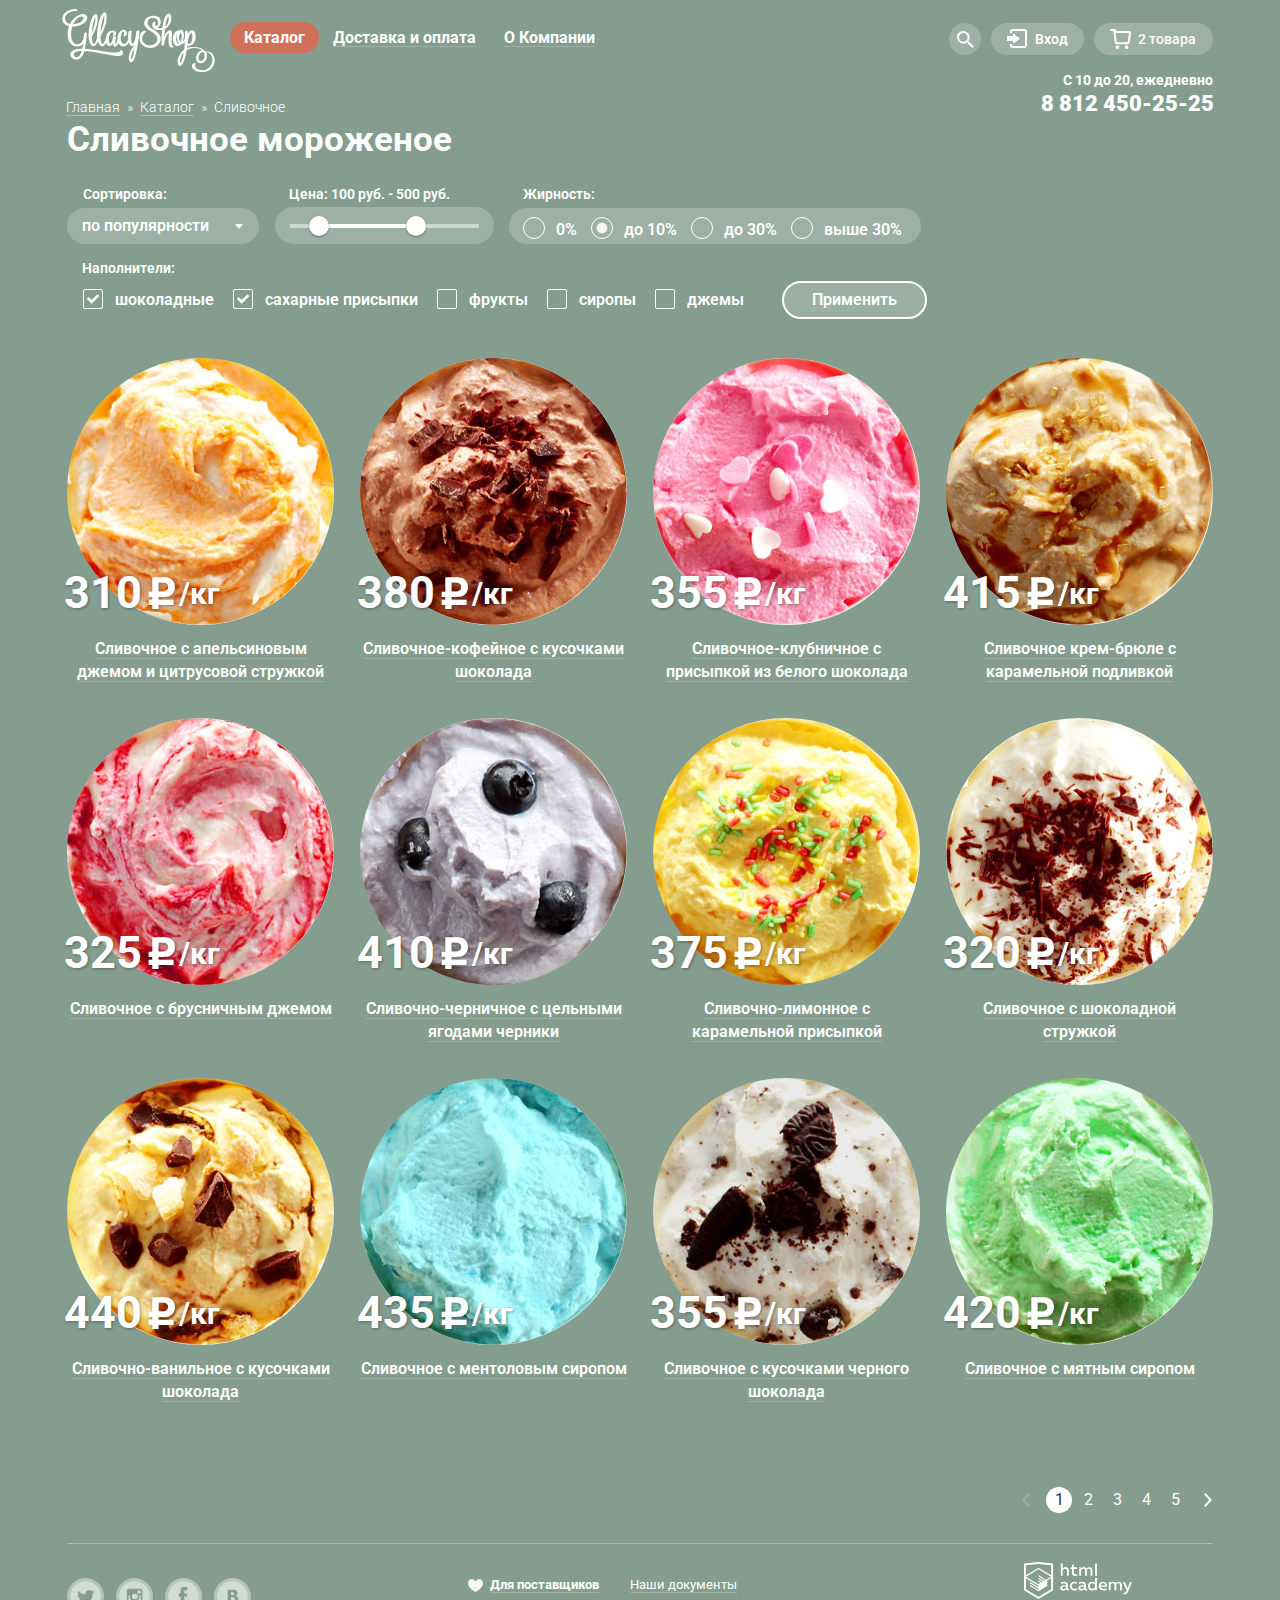
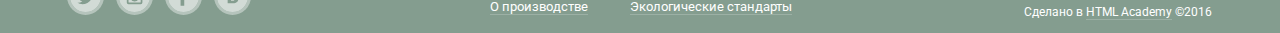
==== commit e0ea4bd6: "Верстка. Критерий стилизация" ====
--- a/catalog.html
+++ b/catalog.html
@@ -6,7 +6,7 @@
 	    <link rel="shortcut icon" href="favicon.ico" type="image/x-icon">
 	    <link href='https://fonts.googleapis.com/css?family=Roboto:400,400italic,500,500italic,700italic,700,900,900italic&subset=latin,cyrillic' rel='stylesheet' type='text/css'>
 	    <link href="css/normalize.css" rel="stylesheet">    
-	    <link href="css/style.css" rel="stylesheet">
+	    <link href="css/style-min.css" rel="stylesheet">
   	</head>
   	<body class="inner-page">
   		<header class="main-header">
@@ -222,7 +222,7 @@
 	                    310 <span class="product-kg">/кг</span>
 	                </p>
 	                <h3 class="product-name">
-	                    <a href="#">Сливочное с апельсиновым джемом и цитрусовой стружкой</a>
+	                    <a href="#" class="product-name-link">Сливочное с апельсиновым джемом и цитрусовой стружкой</a>
 	                </h3>
 	            </article>
 	            <article class="product-item">
@@ -238,7 +238,7 @@
 	                	380 <span class="product-kg">/кг</span>
 	                </p>
 	                <h3 class="product-name">
-	                    <a href="#">Сливочное-кофейное с кусочками шоколада</a>
+	                    <a href="#" class="product-name-link">Сливочное-кофейное с кусочками шоколада</a>
 	                </h3>
 	            </article>
 	            <article class="product-item">
@@ -254,7 +254,7 @@
 	                    355 <span class="product-kg">/кг</span>
 	                </p>
 	                <h3 class="product-name">
-	                    <a href="#">Сливочное-клубничное с присыпкой из белого шоколада</a>
+	                    <a href="#" class="product-name-link">Сливочное-клубничное с присыпкой из белого шоколада</a>
 	                </h3>
 	            </article>
 	            <article class="product-item">
@@ -270,7 +270,7 @@
 	                    415 <span class="product-kg">/кг</span>
 	                </p>
 	                <h3 class="product-name">
-	                    <a href="#">Сливочное крем-брюле с карамельной подливкой</a>
+	                    <a href="#" class="product-name-link">Сливочное крем-брюле с карамельной подливкой</a>
 	                </h3>
 	            </article>
 	            <article class="product-item">
@@ -286,7 +286,7 @@
 	                    325 <span class="product-kg">/кг</span>
 	                </p>
 	                <h3 class="product-name">
-	                    <a href="#">Сливочное с брусничным джемом</a>
+	                    <a href="#" class="product-name-link">Сливочное с брусничным джемом</a>
 	                </h3>
 	            </article>
 	            <article class="product-item">
@@ -302,7 +302,7 @@
 	                    410 <span class="product-kg">/кг</span>
 	                </p>
 	                <h3 class="product-name">
-	                    <a href="#">Сливочно-черничное с цельными ягодами черники</a>
+	                    <a href="#" class="product-name-link">Сливочно-черничное с цельными ягодами черники</a>
 	                </h3>
 	            </article>
 	            <article class="product-item">
@@ -318,7 +318,7 @@
 	                    375 <span class="product-kg">/кг</span>
 	                </p>
 	                <h3 class="product-name">
-	                    <a href="#">Сливочно-лимонное с карамельной присыпкой</a>
+	                    <a href="#" class="product-name-link">Сливочно-лимонное с карамельной присыпкой</a>
 	                </h3>
 	            </article>
 	            <article class="product-item">
@@ -334,7 +334,7 @@
 	                    320 <span class="product-kg">/кг</span>
 	                </p>
 	                <h3 class="product-name">
-	                    <a href="#">Сливочное с шоколадной стружкой</a>
+	                    <a href="#" class="product-name-link">Сливочное с шоколадной стружкой</a>
 	                </h3>
 	            </article>
 	            <article class="product-item">
@@ -350,7 +350,7 @@
 	                    440 <span class="product-kg">/кг</span>
 	                </p>
 	                <h3 class="product-name">
-	                    <a href="#">Сливочно-ванильное с кусочками шоколада</a>
+	                    <a href="#" class="product-name-link">Сливочно-ванильное с кусочками шоколада</a>
 	                </h3>
 	            </article>
 	            <article class="product-item">
@@ -366,7 +366,7 @@
 	                    435 <span class="product-kg">/кг</span>
 	                </p>
 	                <h3 class="product-name">
-	                    <a href="#">Сливочное с ментоловым сиропом</a>
+	                    <a href="#" class="product-name-link">Сливочное с ментоловым сиропом</a>
 	                </h3>
 	            </article>
 	            <article class="product-item">
@@ -382,7 +382,7 @@
 	                    355 <span class="product-kg">/кг</span>
 	                </p>
 	                <h3 class="product-name">
-	                    <a href="#">Сливочное с кусочками черного шоколада</a>
+	                    <a href="#" class="product-name-link">Сливочное с кусочками черного шоколада</a>
 	                </h3>
 	            </article>
 	            <article class="product-item">
@@ -398,7 +398,7 @@
 	                    420 <span class="product-kg">/кг</span>
 	                </p>
 	                <h3 class="product-name">
-	                    <a href="#">Сливочное с мятным сиропом</a>
+	                    <a href="#" class="product-name-link">Сливочное с мятным сиропом</a>
 	                </h3>
 	            </article>
 	        </div>
@@ -433,24 +433,32 @@
       	<footer class="main-footer">
 	      	<div class="container clearfix">
 	          	<div class="footer-social">
-	             	<ul>
-	                	<li><a class="social-tw" href="#">Twitter</a></li>
+	             	<ul class="footer-social-list">
+	                	<li class="footer-social-item">
+	                		<a class="social-tw" href="#">Twitter</a>
+	                	</li>
 	              	</ul>
-	              	<ul>
-	                  	<li><a class="social-in" href="#">Instagram</a></li>
+	              	<ul class="footer-social-list">
+	                  	<li class="footer-social-item">
+	                  		<a class="social-in" href="#">Instagram</a>
+	                  	</li>
 	              	</ul>
-	              	<ul>
-	                  	<li><a class="social-fb" href="#">Facebook</a></li>
+	              	<ul class="footer-social-list">
+	                  	<li class="footer-social-item">
+	                  		<a class="social-fb" href="#">Facebook</a>
+	                  	</li>
 	              	</ul>
-	              	<ul>
-	                  	<li><a class="social-vk" href="#">Vkontakte</a></li>
+	              	<ul class="footer-social-list">
+	                  	<li class="footer-social-item">
+	                  		<a class="social-vk" href="#">Vkontakte</a>
+	                  	</li>
 	              	</ul>
 	          </div>
 	          	<div class="footer-developed">
 	              	<a href="htmlacademy.ru">
 	                	<img src="img/htmlacademy_logo.svg" alt="HTML Academy logotype" width="108" height="37">
 	              	</a>
-	              	<p>
+	              	<p class="footer-developed-text">
 	                 	Сделано в 
 	                    <a href="http://htmlacademy.ru">HTML Academy</a>
 	                    &copy;2016
@@ -458,18 +466,18 @@
 	          	</div>
 	          	<div class="footer-site clearfix">
 	              	<ul class="footer-site-list fsl-left">
-		              	<li>
+		              	<li class="footer-site-item">
 		               		<a href="#">Для поставщиков</a>
 						</li>
-		              	<li>
+		              	<li class="footer-site-item">
 		              		<a href="#">О производстве</a>
 						</li>
 				  	</ul>	
 				  	<ul class="footer-site-list fsl-right">
-		              	<li>
+		              	<li class="footer-site-item">
 		                    <a href="#">Наши документы</a> 
 						</li>
-		              	<li>
+		              	<li class="footer-site-item">
 		                    <a href="#">Экологические стандарты</a> 
 						</li>
 				  	</ul>  
--- a/css/style-min.css
+++ b/css/style-min.css
@@ -0,0 +1 @@
+body{color:#fff;font-size:16px;font-weight:400;font-family:"Roboto",'Arial',sans-serif;line-height:22px;background-color:#849d8f}h1{margin:0;color:#fff;font-size:60px;font-weight:700;line-height:60.35px}h2{margin:0;color:#fff;font-size:35px;font-weight:700;line-height:41px}p{margin:0}input,textarea,button,select{outline:none}body>input[type=radio]{display:none}.inner-page .main-header{margin-bottom:2px}@-webkit-keyframes bounce{0%{-webkit-transform:translateY(-2000px);-ms-transform:translateY(-2000px);transform:translateY(-2000px)}70%{-webkit-transform:translateY(30px);-ms-transform:translateY(30px);transform:translateY(30px)}90%{-webkit-transform:translateY(-10px);-ms-transform:translateY(-10px);transform:translateY(-10px)}to{-webkit-transform:translateY(0);-ms-transform:translateY(0);transform:translateY(0)}}@keyframes bounce{0%{-webkit-transform:translateY(-2000px);-ms-transform:translateY(-2000px);transform:translateY(-2000px)}70%{-webkit-transform:translateY(30px);-ms-transform:translateY(30px);transform:translateY(30px)}90%{-webkit-transform:translateY(-10px);-ms-transform:translateY(-10px);transform:translateY(-10px)}to{-webkit-transform:translateY(0);-ms-transform:translateY(0);transform:translateY(0)}}.main-wrapper{background:url(../img/slider_image.png) no-repeat center 85px,url(../img/slide1_light.png) no-repeat center 0;background-color:#849d8f;-webkit-transition:background-image .5s ease,background-color .5s ease;transition:background-image .5s ease,background-color .5s ease}.main-wrapper:before,.main-wrapper:after{content:"";visibility:hidden}.main-wrapper:before,.main-wrapper:after{background:url(../img/slider_image3.png),url(../img/slide3_light.png)}.main-wrapper:after{background:url(../img/slider_image2.png),url(../img/slide2_light.png)}.clearfix::after{content:'';display:table;clear:both}.relative{position:relative;z-index:1}.container{width:1146px;margin-right:auto;margin-left:auto;padding-right:27px;padding-left:27px}.logo-index{float:left;margin-top:9px;margin-left:-5px;margin-right:15px}.header-navigation{float:left;margin-top:29px}.header-navigation-list{margin:0;padding:0;font-size:0;list-style:none}.header-navigation-item{display:inline-block;vertical-align:top;padding-bottom:11px;position:relative;font-size:16px;line-height:18px}.header-navigation-item>a{padding:6px 14px;position:relative;color:#fff;font-weight:700;text-decoration:none;border-radius:100px}.header-right{float:right;margin-top:23px}.header-search{margin-left:10px;padding:16px;position:relative;background-color:rgba(255,255,255,.2);background-image:url(../img/icon_search.svg);background-repeat:no-repeat;background-position:50% 50%;border-radius:50%;cursor:pointer}.header-login,.header-basket{position:relative;font-size:14px;font-weight:500;line-height:16px;background-color:rgba(255,255,255,.2);border-radius:100px}.header-login{margin-left:10px;padding-top:8px;padding-right:16px;padding-bottom:8px;padding-left:44px}.header-login::before{content:"";display:block;width:21px;height:29px;position:absolute;top:6px;left:16px;background:url(../img/icon_login.svg) no-repeat}.header-login>a{color:#fff;font-size:14px;font-weight:600;line-height:16px;text-decoration:none}.header-basket{margin-left:10px;padding-top:8px;padding-right:36px;padding-bottom:8px;padding-left:44px}.basket-full .header-basket{padding-right:17px}.header-basket::before{content:"";display:block;width:21px;height:20px;position:absolute;top:6px;left:16px;background:url(../img/icon_basket.svg) no-repeat}.header-right-bottom{display:block;margin-top:6px;text-align:right}.header-graphic-work{margin-bottom:4px;font-size:14px;font-weight:700;line-height:16px}.header-phone{margin-right:-1px}.header-phone a{color:#fff;font-size:22px;font-weight:900;line-height:24px;text-decoration:none}.block-header{width:560px;background-image:url(../img/sprites.png);background-repeat:no-repeat;border-radius:22px}.block-header>h2,.block-header>p{margin-top:16px;margin-right:15px;margin-left:21px}.block-header>p{color:#fff;font-size:18px;font-weight:700;line-height:22px}.banner-raspberries{float:left;background-position:0 -242px}.banner-chocolate{float:right;background-position:-1px -3px}.products{margin-top:40px}.inner-page .products{margin-top:4px}.product-item{float:left;width:267px;margin-right:26px;position:relative}.product-item-hover{display:none;position:absolute;top:-13px;left:-13px;right:-13px;bottom:-80px;z-index:3;border-radius:5px;background-color:rgba(255,255,255,.2);box-shadow:0 20px 20px 0 rgba(0,0,0,.4)}.product-item-hover-content{position:absolute;left:0;right:0;bottom:16px;text-align:center}.product-item-hover-content a.btn{color:#fff;font-size:18px;font-weight:700;line-height:24px;text-decoration:none}.product-item:hover .product-item-hover{display:block}.product-item:hover .product-name-link{border:none}.inner-page .product-item{margin-top:35px}.product-item-img>img{border-radius:50%}.product-item:nth-child(4n){margin-right:0}.hit::before{content:"";display:block;width:61px;height:61px;position:absolute;top:0;left:0;background-image:url(../img/sprites.png);background-position:0 -708px;border-radius:50%}.product-price{color:#fff;font-size:45px;font-weight:700;line-height:45px;position:absolute;top:212px;left:-3px;z-index:4;text-shadow:1px 1px 3px rgba(49,50,53,.5)}.product-kg{padding-left:34px;margin-left:-8px;position:relative;top:-4px;font-size:30px}.product-kg::before{content:"";display:block;width:32px;height:37px;position:absolute;top:-1px;left:0;background:url(../img/rub.svg) no-repeat 0}.product-name{margin:0;margin-top:6px;text-align:center}.product-name-link{position:relative;z-index:4;color:#fff;font-size:16px;font-weight:600;line-height:22px;text-decoration:none;border-bottom:1px solid rgba(255,255,255,.2)}.information{margin-top:37px;margin-bottom:40px;background-color:#f1e5ce;background-image:url(../img/bg_info.jpg);background-repeat:repeat;background-position:-1px -5px;border-radius:10px}.information::after{content:'';display:block;margin-bottom:13px}.information-title{margin-bottom:10px;margin-left:21px;padding-top:24px;color:#323232;font-size:24px;font-weight:600;line-height:30px}.information-block:nth-child(1n){float:right;width:483px;margin-right:20px;margin-bottom:8px;padding-left:57px}.information-block:nth-child(2n){float:left;width:483px;margin-bottom:10px;margin-left:20px;padding-left:57px}.information-block p{padding-top:12px;color:#323232;font-size:16px;font-weight:400;line-height:22px}.information-ice{background:url(../img/icon_ice.svg) no-repeat}.information-cow{background:url(../img/icon_cow.svg) no-repeat}.information-sheet{background:url(../img/icon_sheet.svg) no-repeat}.information-th{background:url(../img/icon_thermometr.svg) no-repeat}.blog{float:left;width:560px;background-image:url(../img/sprites.png);background-repeat:no-repeat;background-position:-5px -483px;border-radius:15px}.blog>p:first-child{padding-top:24px;color:#323232;font-size:16px;font-weight:600;line-height:22px}.blog>p{width:285px;margin-left:20px;padding-top:4px}.blog>p:last-child{margin-bottom:81px}.blog-link{color:#323232;font-size:24px;font-weight:700;line-height:30px;text-decoration:none;border-bottom:2px solid #323232}.delivery{float:right;width:548px;padding:6px;background:url(../img/bg_email_send.png);background-repeat:repeat;background-position:-13px;border-radius:15px}.delivery-bg{padding-top:30px;padding-right:20px;padding-left:20px;font-weight:400;background-color:#f8f7f4;border-radius:15px}.delivery p{margin-bottom:33px;color:#5a5a5a;font-size:16px;line-height:22px}.delivery input[type=text]{width:368px;padding:9px 14px;color:#323232;font-size:16px;font-weight:700;line-height:24px;border:1px solid #b2b2b2;border-radius:3px;-moz-box-sizing:border-box;box-sizing:border-box}.delivery-bg::after{content:'';display:block;padding-bottom:36px}.main-contact{margin-top:40px}.main-contact{height:430px;position:relative}.address{float:right;width:254px;padding-right:24px;padding-left:24px;position:absolute;bottom:64px;right:25px;background-color:#fff;border-radius:15px}.addr-info{display:inline-block;vertical-align:top;margin-top:19px;color:#323232;font-size:14px;font-weight:400;line-height:20px}.addr{color:#323232;font-size:18px;font-weight:700;line-height:24px}.addr-mobile-phone{display:inline-block;vertical-align:top;margin-top:7px;color:#323232;font-size:18px;font-weight:700;line-height:22px}.addr-time{color:#323232;font-size:14px;font-weight:400;line-height:22px}.address>.btn{margin-top:19px;margin-bottom:31px;margin-left:0;padding-right:27px;padding-left:27px;color:#fff;font-size:18px;font-weight:700;line-height:24px;text-decoration:none}.main-footer{margin-top:20px}.footer-social{float:left}.footer-social-list{float:left;margin-top:14px;margin-right:12px;padding:0;list-style:none}.footer-social-item a{display:block;width:31px;height:31px;font-size:0;text-decoration:none;background-repeat:no-repeat;border:3px solid rgba(255,255,255,.5);border-radius:50%;opacity:.8}.social-tw{background-image:url(../img/twitter_social.svg)}.social-in{background-image:url(../img/instagram_social.svg)}.social-fb{background-image:url(../img/facebook_social.svg)}.social-vk{background-image:url(../img/vk_social.svg)}.footer-site{margin:0 auto;text-align:center}.footer-site-list{display:inline-block;vertical-align:top;margin-top:9px;padding-left:0}.fsl-left:first-child{margin-right:5px}.fsl-right:last-child{margin-right:28px}.footer-site-item{padding-left:22px;text-align:left;list-style:none}.fsl-left li:first-child{background:url(../img/icon_love.svg) no-repeat 0 6px}.fsl-left li:first-child>a{font-weight:700}.footer-site-item a{color:#fff;font-size:13px;font-weight:400;line-height:18px;text-decoration:none;border-bottom:1px solid rgba(255,255,255,.2)}.footer-site-item:hover a{color:#ffbc9e;border-bottom:1px solid rgba(249,172,159,.3)}.footer-developed{float:right;margin-top:-2px;margin-right:1px}.footer-developed-text{color:#fff;font-size:12px;font-weight:400;line-height:15px}.footer-developed-text>a{color:#fff;text-decoration:none;border-bottom:1px solid rgba(255,255,255,.2)}.breadcrumbs{position:relative}.breadcrumbs-list{padding-left:0;position:absolute;top:-20px;left:-1px;font-size:0;list-style:none}.breadcrumbs-item,.breadcrumbs-item-visited{display:inline-block;vertical-align:top;color:#fff;font-size:14px;font-weight:300;line-height:16px;white-space:pre}.breadcrumbs-item>a{color:#fff;font-size:14px;font-weight:300;line-height:16px;text-decoration:none;border-bottom:1px solid rgba(255,255,255,.3)}.breadcrumbs-item>a:hover{color:#ffbc9e;border-bottom:1px solid rgba(249,172,159,.3)}.breadcrumbs-item::after{content:" » ";margin:0 4px}.main-title{font-size:35px;line-height:41px;margin-bottom:23px}.sort-form{width:868px}.form-select{margin-top:3px}.form-select select{padding-top:9px;padding-right:50px;padding-bottom:9px;padding-left:15px;color:#fff;font-size:16px;font-weight:600;line-height:18px;border:none;border-radius:100px;background-color:rgba(255,255,255,.2);background-image:url(../img/arrow.svg);background-repeat:no-repeat;background-position:right 16px center;cursor:pointer;-webkit-appearance:none;-moz-appearance:none;text-indent:.01px;text-overflow:'';-ms-appearance:none;appearance:none!important}.form-select select:hover{color:#323232;background-color:#fff;background-image:url(../img/arrow_hover.svg);background-repeat:no-repeat;background-position:right 16px center}.f-select{float:left;width:193px;margin-right:15px;color:#fff;font-size:14px;font-weight:600}.f-select-title{margin-left:16px}.f-range{float:left;width:219px;margin-right:15px;color:#fff;font-size:14px;font-weight:600}.f-range-title{margin-left:14px}.range-control{position:relative;height:36px;padding:0 15px;margin-top:2px;border-top:1px solid rgba(255,255,255,0);background-color:rgba(255,255,255,.2);border-radius:100px}.range-control .scale{height:4px;margin-top:16px;background-color:rgba(255,255,255,.5)}.range-control .bar{height:4px;margin-left:22px;background-color:#fff}.range-control .toggle{width:20px;height:20px;position:absolute;top:8px;font-size:0;border-radius:50%;background-color:#fff;box-shadow:0 1px 2px 0 #696969;cursor:pointer}.range-control .left-toggle{left:34px}.range-control .right-toggle{left:60%}.range-control .left-toggle:hover{width:22px;height:22px;top:7px;left:33px}.range-control .right-toggle:hover{width:22px;height:22px;top:7px;left:-webkit-calc(60% - 1px);left:calc(60% - 1px)}.form-radio{margin-top:3px;padding-top:10px;padding-bottom:4px;padding-left:3px;padding-right:19px;border-radius:100px;background-color:rgba(255,255,255,.2)}.f-radio{float:left;color:#fff;font-size:14px;font-weight:600}.f-radio-title{margin-left:14px}.form-rd[type=radio]{display:none}.form-rd[type=radio]+label{display:inline-block;vertical-align:middle;margin-left:11px;padding-left:33px;position:relative;font-size:16px;line-height:18px;cursor:pointer}.form-rd[type=radio]+label::before{content:"";display:block;width:20px;height:20px;position:absolute;left:0;bottom:0;border:1px solid #fff;border-radius:50%}.form-rd[type=radio]:checked+label::before{background-image:url(../img/radioed.svg);background-repeat:no-repeat;background-position:center center}.form-rd[type=radio]+label:hover::before{border-width:2px;width:18px;height:18px}.form-rd[type=radio][disabled]+label:hover::before{border-width:1px;width:20px;height:20px}.f-checkbox{clear:both;float:left;width:702px;margin-right:13px;margin-top:13px;color:#fff;font-size:14px;font-weight:600}.f-checkbox-title{margin-left:15px}.form-checkbox{margin-top:12px}.form-cb[type=checkbox]{display:none}.form-cb[type=checkbox]+label{display:inline-block;vertical-align:top;margin-left:16px;padding-left:32px;position:relative;font-size:16px;line-height:18px;cursor:pointer}.form-cb[type=checkbox]+label::before{content:"";display:block;width:18px;height:18px;position:absolute;left:0;bottom:0;border:1px solid #fff;border-radius:2px}.form-cb[type=checkbox]:checked+label::before{background-image:url(../img/checked.svg);background-repeat:no-repeat;background-position:center center}.form-cb[type=checkbox]+label:hover::before{border-width:2px;width:16px;height:16px}.form-cb[type=checkbox][disabled]+label:hover::before{border-width:1px;width:18px;height:18px}.form-cb[type=checkbox]:disabled+label::before,.form-rd[type=radio]:disabled+label::before{opacity:.4}.filter-btn{float:left;display:inline-block;vertical-align:top;padding:8px 28px;margin-top:37px;color:#fff;font-size:16px;font-weight:600;line-height:18px;background-color:rgba(255,255,255,.19);border-radius:100px;border:2px solid #fff}.filter-btn:hover{color:#323232;background-color:#fff}.filter-btn:active{color:#323232;padding:10px 31px;border:none;background-color:#ededed;box-shadow:inset 0 2px 1px 0 #696969}.navigation-page-container{margin-top:84px;padding-bottom:30px;border-bottom:1px solid rgba(255,255,255,.3)}.navigation-page{float:right;min-width:188px;padding:0;font-size:0;position:relative}.navigation-page ul{padding:0;margin:0}.navigation-page li{display:inline;text-align:center}.navigation-page .back{display:inline-block;width:9px;height:14px;background-image:url(../img/prev_page.svg);background-repeat:no-repeat;margin-right:12px;margin-left:0;vertical-align:middle}.navigation-page .disabled{opacity:.2;pointer-events:none;-webkit-user-select:none;-moz-user-select:none;-ms-user-select:none}.navigation-page .page{text-align:center;vertical-align:middle;display:inline-block;border-radius:50%;width:26px;height:21px;color:#fff;font-size:16px;line-height:16px;padding-top:5px;text-decoration:none;margin-left:3px}.navigation-page .active{background-color:#fff;color:#353535;pointer-events:none;-webkit-user-select:none;-o-user-select:none;-ms-user-select:none;-moz-user-select:none}.navigation-page .next{display:inline-block;width:9px;height:14px;background-image:url(../img/next_page.svg);background-repeat:no-repeat;margin-left:16px;vertical-align:middle}.navigation-page .page:hover{background-color:rgba(248,247,244,.2)}.btn{display:inline-block;vertical-align:top;padding-top:11px;padding-right:24px;padding-bottom:10px;padding-left:22px;background:#e74a35;background:-webkit-linear-gradient(bottom,#e74a35,#f26843);background:linear-gradient(to top,#e74a35,#f26843);border:none;border-radius:40px;box-shadow:0 2px 2px 0 rgba(172,16,0,.64);cursor:pointer}.delivery .btn{margin-left:9px;padding-right:17px;padding-left:17px;color:#fff;font-size:18px;font-weight:700;line-height:24px;cursor:pointer}.block-header-btn{float:right;margin-top:45px;margin-right:18px;margin-bottom:21px;color:#fff;font-size:18px;font-weight:700;line-height:24px;text-decoration:none;opacity:.99}.slidebar{margin-bottom:41px}#slide1,#slide2,#slide3{display:none}.slidebar-wrapper{padding-top:273px;position:relative;z-index:1}.slidebar-block{color:#fff;font-size:0;text-align:center}.slide-title{width:700px;margin:0 auto;margin-bottom:30px;font-size:60px;font-weight:800;line-height:60px}.slidebar-btn{padding:10px 41px;color:#fff;font-size:32px;font-weight:700;line-height:44px;text-decoration:none;text-shadow:0 2px 5px rgba(160,32,11,.76)}.slidebar-controls{position:absolute;bottom:16px;left:0}.slidebar-radio{display:inline-block;width:17px;height:17px;margin-right:5px;border:2px solid #fff;border-radius:50%;cursor:pointer}#btn-1:checked~.main-wrapper #slide1,#btn-2:checked~.main-wrapper #slide2,#btn-3:checked~.main-wrapper #slide3{display:block}#btn-1:checked~.main-wrapper label[for=btn-1],#btn-2:checked~.main-wrapper label[for=btn-2],#btn-3:checked~.main-wrapper label[for=btn-3]{background-color:#fff}#btn-2:checked~.main-wrapper{background:url(../img/slider_image2.png) no-repeat center 85px,url(../img/slide2_light.png) no-repeat center 0;background-color:#8996a6}#btn-3:checked~.main-wrapper{background:url(../img/slider_image3.png) no-repeat center 85px,url(../img/slide2_light.png) no-repeat center 0;background-color:#9d8b84}.submenu{display:none;width:144px;padding:0;z-index:2;position:absolute;top:29px;left:-7px;font-size:14px;font-weight:400;line-height:16px;background-color:#f8f7f4;border-radius:5px;box-shadow:0 20px 20px 0 rgba(0,0,0,.4);list-style:none}.submenu-title::after{content:"";display:block;height:1px;margin:0 9px 0 6px;background-color:rgba(53,53,53,.2)}.submenu-title>a{display:inline-block;vertical-align:top;width:100%;padding-top:12px;padding-bottom:10px;padding-left:21px;color:#323232;font-size:14px;font-weight:700;line-height:16px;text-decoration:none;-moz-box-sizing:border-box;box-sizing:border-box}.submenu-item>a{display:inline-block;vertical-align:top;width:100%;padding-top:7px;padding-left:21px;padding-bottom:8px;color:#323232;font-size:14px;font-weight:400;line-height:16px;text-decoration:none;-moz-box-sizing:border-box;box-sizing:border-box}.submenu-item:last-child>a{padding-bottom:13px}.submenu-item:first-child{padding-top:10px;padding-bottom:9px}.header-navigation-item:hover>a{color:#333;background-color:#f7f6f3}.header-navigation-item:active>a{background-color:#ededed;box-shadow:inset 0 2px 1px 0 #696969}.header-navigation-item:hover .submenu{display:block}.submenu-item:hover>a{background-color:#fbded7}.submenu-item:active>a{background-color:#f6b5a5}.submenu-item:last-child:hover>a{border-radius:0 0 5px 5px}.header-search-wrapper{float:left;padding-bottom:11px}.header-search-modal{display:none;width:311px;padding:20px 15px;position:absolute;top:36px;left:-310px;z-index:2;background-color:#f8f7f4;border-radius:6px;box-shadow:0 20px 20px 0 rgba(0,0,0,.4)}.header-search-modal input[type=search]{width:100%;padding:9px 14px;color:#323232;font-size:14px;font-weight:700;line-height:24px;border:1px solid #d3d3d2;border-radius:6px;-moz-box-sizing:border-box;box-sizing:border-box}.header-search:hover{background-image:url(../img/icon_search_hover.svg)}.header-search-wrapper:hover .header-search-modal{display:block}.header-login-wrapper{float:left;padding-bottom:11px}.header-login-form{display:none;width:239px;padding:20px 19px;position:absolute;left:-183px;top:36px;z-index:2;background-color:#f8f7f4;border-radius:6px;box-shadow:0 20px 20px 0 rgba(0,0,0,.4)}.header-login-form input{width:100%;margin-bottom:20px;padding:9px 14px;color:#323232;font-size:14px;font-weight:700;line-height:24px;border:1px solid #d3d3d2;border-radius:6px;-moz-box-sizing:border-box;box-sizing:border-box}.header-login-form button[type=submit]{padding-left:24px;color:#fefefe;font-size:18px;font-weight:700;line-height:24px}.header-login-form-link a{color:#323232;font-size:13px;font-weight:400;line-height:21px;text-decoration:none;border-bottom:1px solid rgba(0,0,0,.3)}.header-login-form-link{float:right}.header-login:hover::before{background-image:url(../img/icon_login_hover.svg)}.header-login:hover a{color:#323232}.header-login-wrapper:hover .header-login-form{display:block}.form-feedback{display:none;width:430px;margin-left:-238px;padding:16px 24px;position:fixed;top:338px;left:50%;z-index:150;background-color:#f8f7f4;border-radius:9px}.form-feedback-close{width:18px;height:17px;position:absolute;top:15px;right:14px;font-size:0;background-color:transparent;padding:0;border:0;outline:0;cursor:pointer}.form-feedback-close::before,.form-feedback-close::after{content:"";width:22px;height:2px;position:absolute;top:7px;left:-3px;background-color:#000;border-radius:1px}.form-feedback-close::before{-webkit-transform:rotate(45deg);-ms-transform:rotate(45deg);transform:rotate(45deg)}.form-feedback-close::after{-webkit-transform:rotate(-45deg);-ms-transform:rotate(-45deg);transform:rotate(-45deg)}.form-feedback p{margin-bottom:19px;color:#323232;font-size:24px;font-weight:600;line-height:28px}.form-feedback input,.form-feedback textarea{padding:9px 14px;color:#323232;font-size:16px;font-weight:700;line-height:24px;border:1px solid rgba(178,178,178,.52);border-radius:4px}.form-feedback input{width:238px;margin-bottom:20px}.form-feedback textarea{width:399px;height:135px}.form-feedback button[type=submit]{float:right;margin-top:18px;margin-bottom:11px;color:#fefefe;font-size:18px;font-weight:700;line-height:24px}.product-name-link:hover,.footer-developed-text>a:hover{color:#ffbc9e;border-bottom:1px solid rgba(249,172,159,.3)}.header-login-form-link>a:hover,.blog-link:hover{color:#e84d37;border-color:rgba(232,77,55,.3)}.btn:hover{background:-webkit-linear-gradient(bottom,#f58669,#ec6f5e);background:linear-gradient(to top,#f58669,#ec6f5e);box-shadow:0 2px 2px #ac1000}.btn:active{background:-webkit-linear-gradient(bottom,#e1613e,#d74632);background:linear-gradient(to top,#e1613e,#d74632);box-shadow:inset 0 2px 2px #ac1000}label.slidebar-radio:hover{background-color:rgba(255,255,255,.4)}input[type=text]:hover,input[type=password]:hover,input[type=email]:hover,input[type=search]:hover,textarea:hover{border:2px solid rgba(154,154,154,.52);padding:8px 13px}input[type=text]:focus,input[type=password]:focus,input[type=email]:focus,input[type=search]:focus,textarea:focus{border:2px solid rgba(46,136,228,.52);padding:8px 13px}.footer-social a:hover{opacity:1}.footer-social a:active{box-shadow:inset 0 2px 1px 0 #888}.header-basket-wrapper{float:right;cursor:pointer;position:relative;padding-bottom:4px}.header-basket-form{padding:0 15px;width:510px;display:none;position:absolute;right:0;top:36px;z-index:3;color:#000;border-radius:4px;background-color:#fff}.basket-item-close,.basket-item>img,.basket-item-name,.basket-kg{float:left}.basket-price{float:right}.basket-item{position:relative;margin-top:20px}.basket-item>p{margin-top:9px;color:#323232;font-size:13px;font-weight:300;line-height:16px}.basket-kg-price{color:#999}.basket-item-name{width:225px;margin-top:9px;margin-left:13px}.basket-kg{margin-left:22px}.basket-price{margin-right:19px}.basket-item-close{font-size:0}.basket-item-close::before,.basket-item-close::after{content:"";width:12px;height:1px;position:absolute;top:15px;left:6px;background-color:#000;border-radius:1px}.basket-item-close::before{-webkit-transform:rotate(45deg);-ms-transform:rotate(45deg);transform:rotate(45deg)}.basket-item-close::after{-webkit-transform:rotate(-45deg);-ms-transform:rotate(-45deg);transform:rotate(-45deg)}.basket-item>img{margin-left:28px;border-radius:50%}.basket-item-block{border-bottom:1px solid #ccccc9;padding-bottom:16px;margin-bottom:14px}.basket-result{margin-right:-3px;color:#333;font-size:15px;font-weight:700;line-height:18px;text-align:right}.header-basket-form button[type=submit]{float:right;margin-top:13px;margin-bottom:21px;padding-left:13px;padding-right:13px;color:#fefefe;font-size:18px;font-weight:700;line-height:24px}.basket-full:hover .header-basket-form{display:block}.basket-full:hover .header-basket::before{background-image:url(../img/sprites.png);background-repeat:no-repeat;background-position:-67px -708px}.header-navigation-item>a::after{content:"";display:block;width:-webkit-calc(100% - 28px);width:calc(100% - 28px);height:1px;position:absolute;left:14px;bottom:6px;background-color:rgba(255,255,255,.2)}.modal-show{display:block;-webkit-animation:bounce .6s;animation:bounce .6s}.modal-hide{opacity:0;-webkit-transition:opacity .5s ease;transition:opacity .5s ease}.modal-show-shadow{display:block;width:100%;height:100%;position:fixed;top:0;left:0;z-index:100;background-color:#000;opacity:.3;cursor:pointer;-webkit-transition:background-color .5s ease;transition:background-color .5s ease}.modal-hide-shadow{opacity:0;-webkit-transition:opacity .3s ease;transition:opacity .3s ease}.header-navigation-item>.this-page{color:#fff;background-color:#d07058}.header-navigation-item>.this-page::after{width:0;height:0}.submenu-item .this-page{background-color:#d07058;cursor:inherit}.submenu-item .this-page:hover,.submenu-item .this-page:active{background-color:#d07058}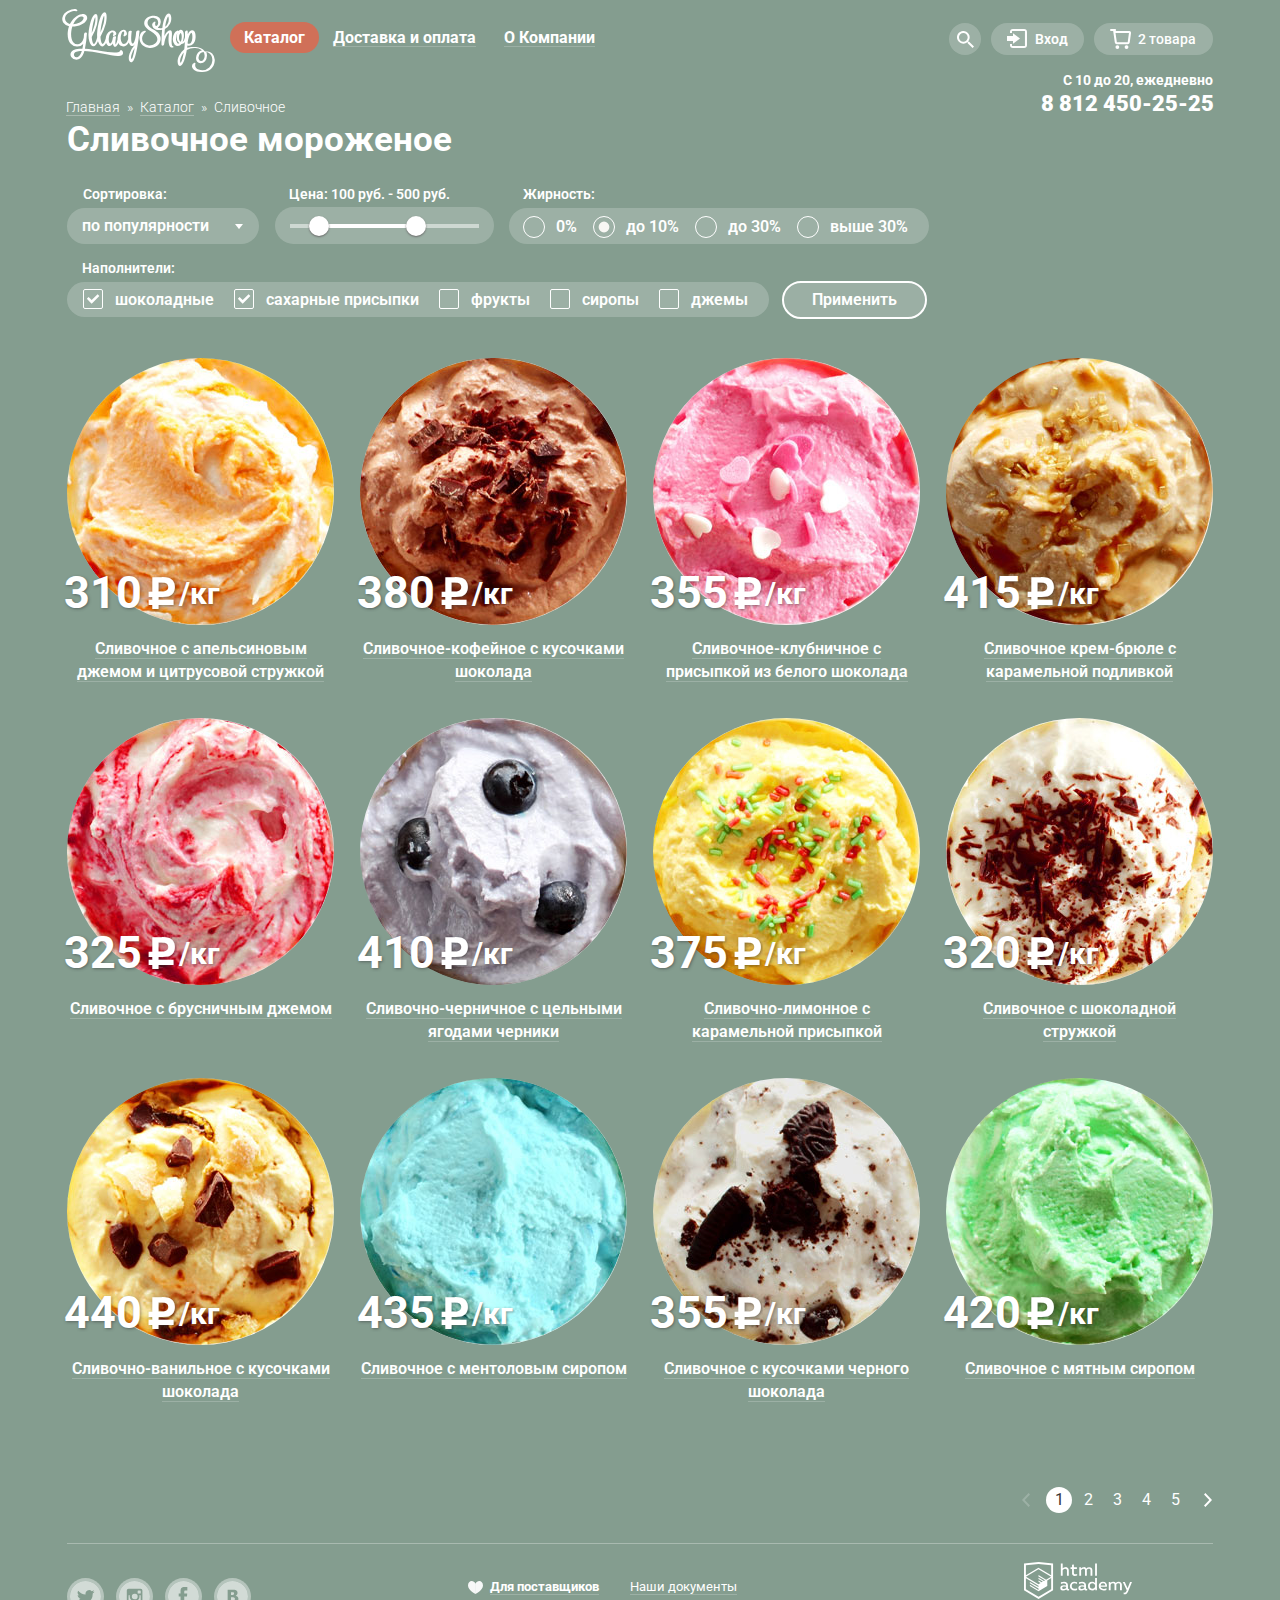
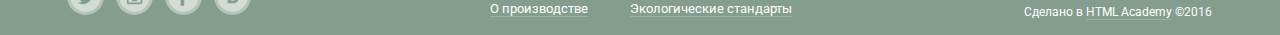
==== commit 3446d6a9: "Верстка. Критерии" ====
--- a/catalog.html
+++ b/catalog.html
@@ -4,14 +4,16 @@
 	    <meta charset="utf-8">
 	    <title>HTML Academy: Каталог Глейси</title>
 	    <link rel="shortcut icon" href="favicon.ico" type="image/x-icon">
-	    <link href='https://fonts.googleapis.com/css?family=Roboto:400,400italic,500,500italic,700italic,700,900,900italic&subset=latin,cyrillic' rel='stylesheet' type='text/css'>
+	    <link href="https://fonts.googleapis.com/css?family=Roboto:400,400italic,500,500italic,700italic,700,900,900italic&subset=latin,cyrillic" rel="stylesheet" type="text/css">
 	    <link href="css/normalize.css" rel="stylesheet">    
-	    <link href="css/style-min.css" rel="stylesheet">
+	    <link href="css/style.css" rel="stylesheet">
   	</head>
   	<body class="inner-page">
   		<header class="main-header">
       		<div class="container clearfix">
-          		<img src="img/logo_index.svg" alt="logotype gllacy" class="logo-index" width="153" height="63">		
+      			<a href="index.html">
+          			<img src="img/logo_index.svg" alt="logotype gllacy" class="logo-index" width="153" height="63">
+          		</a>
           		<nav class="header-navigation">
               	<ul class="header-navigation-list">
                   	<li class="header-navigation-item">
@@ -78,7 +80,7 @@
 			   	       			<form action="#" method="POST">
 				   	       			<div class="basket-item-block">
 					   	       			<div class="basket-item clearfix">
-					   	       				<div class="basket-item-close">Закрыть</div>	
+					   	       				<button class="basket-item-close" type="button" title="Удалить">Удалить</button>	
 					   	       				<img src="img/product1_index.jpg" alt="product image" width="33" height="33">
 					   	       				<p class="basket-item-name">
 					   	       					Пломбир с апельсиновым джемом
@@ -91,7 +93,7 @@
 					   	       				</p>
 					   	       			</div>
 					   	       			<div class="basket-item clearfix">
-					   	       				<div class="basket-item-close">Закрыть</div>
+					   	       				<button class="basket-item-close" type="button" title="Удалить">Удалить</button>
 					   	       				<img src="img/product3_index.jpg" alt="product image" width="33" height="33">
 					   	       				<p class="basket-item-name">
 					   	       					Клубничный пломбир с присыпкой из белого шоколада
--- a/css/style.css
+++ b/css/style.css
@@ -0,0 +1,2064 @@
+body {
+  color: #fff;
+  font-size: 16px;
+  font-weight: normal;
+  font-family: "Roboto", "Arial", sans-serif;
+  line-height: 22px;
+
+  background-color: #849d8f;
+}
+
+h1 {
+  margin: 0;
+
+  color: #fff;
+  font-size: 60px;
+  font-weight: bold;
+  line-height: 60.35px;
+}
+
+h2 {
+  margin: 0;
+
+  color: #fff;
+  font-size: 35px;
+  font-weight: bold;
+  line-height: 41px;  
+}
+
+p {
+  margin: 0;
+}
+
+input, 
+textarea, 
+button, 
+select {
+  outline: none;
+}
+
+
+
+body > input[type="radio"] {
+  display: none;
+}
+
+.inner-page .main-header {
+  margin-bottom: 2px;
+}
+
+@-webkit-keyframes bounce {
+  0%   {
+    -webkit-transform: translateY(-2000px);
+    -ms-transform: translateY(-2000px);
+    transform: translateY(-2000px);
+  }
+  70%  {
+    -webkit-transform: translateY(30px);
+    -ms-transform: translateY(30px);
+    transform: translateY(30px);
+  }
+  90%  {
+    -webkit-transform: translateY(-10px);
+    -ms-transform: translateY(-10px);
+    transform: translateY(-10px);
+  }
+  100% {
+    -webkit-transform: translateY(0);
+    -ms-transform: translateY(0);
+    transform: translateY(0);
+  }
+}
+
+@keyframes bounce {
+  0%   {
+    -webkit-transform: translateY(-2000px);
+    -ms-transform: translateY(-2000px);
+    transform: translateY(-2000px);
+  }
+  70%  {
+    -webkit-transform: translateY(30px);
+    -ms-transform: translateY(30px);
+    transform: translateY(30px);
+  }
+  90%  {
+    -webkit-transform: translateY(-10px);
+    -ms-transform: translateY(-10px);
+    transform: translateY(-10px);
+  }
+  100% {
+    -webkit-transform: translateY(0);
+    -ms-transform: translateY(0);
+    transform: translateY(0);
+  }
+}
+
+.main-wrapper {
+  background: url("../img/slider_image.png") no-repeat center 85px,
+              url("../img/slide1_light.png") no-repeat center 0px;
+  background-color: #849d8f;            
+
+  -webkit-transition: background-image 0.5s ease, 
+              background-color 0.5s ease;            
+
+  transition: background-image 0.5s ease, 
+              background-color 0.5s ease;
+}
+
+.main-wrapper:before,
+.main-wrapper:after {
+  content: "";
+
+  visibility: hidden;
+}
+
+.main-wrapper:before,
+.main-wrapper:after {
+  background: url("../img/slider_image3.png"),
+              url("../img/slide3_light.png");
+}
+
+.main-wrapper:after {
+  background: url("../img/slider_image2.png"),
+              url("../img/slide2_light.png");
+}
+
+.clearfix::after {
+  content: "";
+  display: table;
+  clear: both;
+}
+
+.container {
+  width: 1146px;
+  margin-right: auto;
+  margin-left: auto;  
+  padding-right: 27px;
+  padding-left: 27px;
+}
+
+.logo-index {
+  float: left;
+  margin-top: 9px;
+  margin-left: -5px;
+  margin-right: 15px;
+}
+
+.header-navigation {
+  float: left;
+  margin-top: 29px;
+}
+
+.header-navigation-list {
+  margin: 0;
+  padding: 0; 
+
+  font-size: 0;
+
+  list-style: none; 
+}
+
+.header-navigation-item {
+  display: inline-block;
+  vertical-align: top;
+  padding-bottom: 11px;
+
+  position: relative;
+
+  font-size: 16px;
+  line-height: 18px;
+}
+
+.header-navigation-item > a {
+  padding: 6px 14px;
+
+  position: relative;
+
+  color: #fff;
+  font-weight: bold;
+
+  text-decoration: none;
+  border-radius: 100px;
+}
+
+.header-right {
+  float: right;
+  margin-top: 23px;
+}
+
+.header-search {
+  margin-left: 10px;
+  padding: 16px;
+
+  position: relative;
+
+  background-color: rgba(255,255,255,0.2);
+  background-image: url("../img/icon_search.svg");
+  background-repeat: no-repeat;
+  background-position: 50% 50%;
+  border-radius: 50%;
+  cursor: pointer;
+}
+
+.header-login,
+.header-basket {
+  position: relative;
+
+  font-size: 14px;
+  font-weight: 500;
+  line-height: 16px; 
+  background-color: rgba(255,255,255,0.2);
+  border-radius: 100px;   
+}
+
+.header-login {
+  margin-left: 10px; 
+  padding-top: 8px;
+  padding-right: 16px;
+  padding-bottom: 8px;
+  padding-left: 44px; 
+}
+
+.header-login::before {
+  content: "";
+  display: block;
+  width: 21px;
+  height: 29px;
+
+  position: absolute;
+  top: 6px;
+  left: 16px;
+
+  background: url("../img/icon_login.svg") no-repeat;
+}
+
+.header-login > a {
+  color: #fff;
+  font-size: 14px;
+  font-weight: 600;
+  line-height: 16px;
+
+  text-decoration: none;
+}
+
+.header-basket {
+  margin-left: 10px;
+  padding-top: 8px;
+  padding-right: 36px;
+  padding-bottom: 8px;
+  padding-left: 44px; 
+}
+
+.basket-full .header-basket {
+  padding-right: 17px;
+}
+
+.header-basket::before {
+  content: "";
+  display: block;
+  width: 21px;
+  height: 20px;
+
+  position: absolute;
+  top: 6px;  
+  left: 16px;
+
+  background: url("../img/icon_basket.svg") no-repeat;
+}
+
+.header-right-bottom {
+  display: block;
+  margin-top: 6px;
+
+  text-align: right;
+}
+
+.header-graphic-work {
+  margin-bottom: 4px;
+
+  font-size: 14px;
+  font-weight: 700;
+  line-height: 16px;
+}
+
+.header-phone {
+  margin-right: -1px;
+}
+
+.header-phone a {
+  color: #fff;
+  font-size: 22px;
+  font-weight: 900;
+  line-height: 24px;
+
+  text-decoration: none;
+}
+
+.block-header {
+  width: 560px;
+
+  background-image: url("../img/sprites.png");
+  background-repeat: no-repeat;  
+  border-radius: 22px;
+}
+
+.block-header > h2, 
+.block-header > p {
+  margin-top: 16px;
+  margin-right: 15px;
+  margin-left: 21px;
+}
+
+.block-header > p {
+  color: #FFF;
+  font-size: 18px;
+  font-weight: bold;
+  line-height: 22px;
+}
+
+.banner-raspberries {
+  float: left;
+
+  background-position: 0px -242px;
+}
+
+.banner-chocolate {
+  float: right;
+
+  background-position: -1px -3px;
+}
+
+.products {
+  margin-top: 40px;
+}
+
+.inner-page .products {
+  margin-top: 4px;
+}
+
+.product-item {
+  float: left;
+  width: 267px;
+  margin-right: 26px;
+
+  position: relative;
+}
+
+.product-item-hover {
+  display: none;
+
+  position: absolute;
+  top: -13px;
+  left: -13px;
+  right: -13px;
+  bottom: -80px;
+  z-index: 3;
+
+  border-radius: 5px;
+  background-color: rgba(255, 255, 255, .2);
+  box-shadow: 0px 20px 20px 0 rgba(0, 0, 0, .4);
+}
+
+.product-item-hover-content {
+  position: absolute;
+  left: 0;
+  right: 0;
+  bottom: 16px;
+  text-align: center;
+}
+
+.product-item-hover-content a.btn {
+  color: #fff;
+  font-size: 18px;
+  font-weight: bold;
+  line-height: 24px;
+  text-decoration: none;
+}
+
+.product-item:hover .product-item-hover {
+  display: block;
+}
+
+.product-item:hover .product-name-link {
+  border: none;
+}
+
+.inner-page .product-item {
+  margin-top: 35px;
+}
+
+.product-item-img > img {
+  border-radius: 50%;
+}
+
+.product-item:nth-child(4n) {
+  margin-right: 0;
+}
+
+.hit::before {
+  content: "";
+  display: block;
+  width: 61px;
+  height: 61px;
+
+  position: absolute;
+  top: 0;
+  left: 0;
+
+  background-image: url("../img/sprites.png");
+  background-position: 0px -708px;
+  border-radius: 50%;  
+}
+
+.product-price {
+  color: #fff;
+  font-size: 45px;
+  font-weight: bold;
+  line-height: 45px;
+
+  position: absolute;
+  top: 212px;
+  left: -3px;
+  z-index: 4;
+
+  text-shadow: 1px 1px 3px rgba(49, 50, 53, 0.5);
+}
+
+.product-kg {
+  padding-left: 34px;
+  margin-left: -8px;
+
+  position: relative;
+  top: -4px;
+
+  font-size: 30px;
+}
+
+.product-kg::before {
+  content: "";
+  display: block;
+  width: 32px;
+  height: 37px;
+
+  position: absolute;
+  top: -1px;
+  left: 0px;
+
+
+  background: url("../img/rub.svg") no-repeat 0;
+}
+
+.product-name {
+  margin: 0;
+  margin-top: 6px;
+
+  text-align: center;
+}
+
+.product-name-link { 
+  position: relative;
+  z-index: 4;
+
+  color: #fff;
+  font-size: 16px;
+  font-weight: 600;
+  line-height: 22px;
+
+  text-decoration: none;
+  border-bottom: 1px solid rgba(255,255,255,0.2);
+}
+
+.information {
+  margin-top: 37px;
+  margin-bottom: 40px;
+
+  background-color: #f1e5ce;
+  background-image: url("../img/bg_info.jpg");
+  background-repeat: repeat;
+  background-position: -1px -5px;
+  border-radius: 10px;
+}
+
+.information::after {
+  content: "";
+  display: block;
+  margin-bottom: 13px;
+}
+
+.information-title {
+  margin-bottom: 10px;
+  margin-left: 21px;
+  padding-top: 26px;
+
+  color: #323232;
+  font-size: 24px;
+  font-weight: 600;
+  line-height: 30px;
+  word-spacing: 1px;
+}
+
+.information-block:nth-child(1n) {
+  float: right;
+  width: 483px;
+  margin-right: 20px;
+  margin-bottom: 8px;
+  padding-left: 57px;
+}
+
+.information-block:nth-child(2n) {
+  float: left;
+  width: 483px;
+  margin-bottom: 10px;
+  margin-left: 20px;
+  padding-left: 57px;
+}
+
+.information-block p {
+  padding-top: 12px;
+
+  color: #323232;
+  font-size: 16px;
+  font-weight: 400;
+  line-height: 22px;
+}
+
+.information-ice {
+  background: url("../img/icon_ice.svg") no-repeat;
+}
+
+.information-cow {
+  background: url("../img/icon_cow.svg") no-repeat;
+}
+
+.information-sheet {
+  background: url("../img/icon_sheet.svg") no-repeat;
+}
+
+.information-th {
+  background: url("../img/icon_thermometr.svg") no-repeat;
+}
+
+.blog {
+  float: left;
+  width: 560px;
+  
+  background-color: #fff;
+  background-image: url("../img/sprites.png");
+  background-repeat: no-repeat;  
+  background-position: 0px -478px;
+  border-radius: 15px;
+}
+
+.blog > p:first-child {
+  padding-top: 24px;
+
+  color: #323232;
+  font-size: 16px; 
+  font-weight: 600;
+  line-height: 22px;
+}
+
+.blog > p {
+  width: 285px;
+  margin-left: 20px;
+  padding-top: 4px;
+}
+
+.blog > p:last-child {
+  margin-bottom: 81px;
+}
+
+.blog-link {
+  color: #323232;
+  font-size: 24px;
+  font-weight: bold;
+  line-height: 30px;
+
+  text-decoration: none;
+  border-bottom: 2px solid #323232;
+}
+
+.delivery {
+  float: right;
+  width: 548px;
+  padding: 6px;
+
+  background: url("../img/bg_email_send.png");
+  background-repeat: repeat;
+  background-position: -13px;
+  border-radius: 15px;
+}
+
+.delivery-bg {
+  padding-top: 30px;
+  padding-right: 20px;
+  padding-left: 20px;
+
+  font-weight: 400;
+
+  background-color: #f8f7f4;
+  border-radius: 15px;
+}
+
+.delivery p {
+  margin-bottom: 33px;
+
+  color: #5a5a5a;
+  font-size: 16px;
+  line-height: 22px;
+}
+
+.delivery input[type="text"] {
+  width: 368px;
+  padding: 9px 14px;
+  //padding-top: 5px;
+  //padding-bottom: 13px;
+
+  color: #323232;
+  font-size: 16px;
+  font-weight: bold;
+  line-height: 24px;
+
+  border: 1px solid #b2b2b2;
+  border-radius: 3px;
+  -moz-box-sizing: border-box;
+       box-sizing: border-box;
+}
+
+.delivery-bg::after {
+  content: "";
+  display: block;
+  padding-bottom: 36px;
+}
+
+.main-contact {
+  margin-top: 40px;
+}
+
+.main-contact {
+  height: 430px;
+  position: relative;
+}
+
+.adress-block {
+  position: relative;
+  z-index: 1;
+}
+
+.address {
+  float: right;
+  width: 252px;
+  min-height: 245px;
+  padding-right: 25px;
+  padding-left: 25px;
+  padding-top: 30px;
+  padding-bottom: 30px;
+  margin-top: 60px;
+  margin-bottom: 60px;
+
+  position: absolute;
+  bottom: 0px;
+  right: 0px;
+
+  color: #343434;
+  font-size: 14px;
+  font-weight: 400;
+  line-height: 20px;
+
+  background-color: #fff;
+  border-radius: 15px;
+}
+
+.address p {
+  padding: 0;
+  margin: 0;
+  margin-bottom: 15px;
+  line-height: 1.5;
+}
+
+.address p:first-child {
+  margin-top: -4px;
+  margin-bottom: 18px;
+}
+
+.address-number {
+  display: inline-block;
+  margin-top: 3px;
+}
+
+.address span {
+  font-size: 18px;
+  font-weight: 700;
+  line-height: 24px; 
+}
+
+.address > .btn {
+  margin-top: 24px;
+  margin-left: 0px;
+  padding-right: 27px;
+  padding-left: 27px;  
+  margin-bottom: 3px;
+
+  color: #fff;
+  font-size: 18px;
+  font-weight: bold;
+  line-height: 24px;
+
+  text-decoration: none;
+}
+
+.main-footer {
+  margin-top: 20px;
+}
+
+.footer-social {
+  float: left;
+}
+
+.footer-social-list {
+  float: left;
+  margin-top: 14px;
+  margin-right: 12px;
+  padding: 0;
+
+  list-style: none;
+}
+
+.footer-social-item a {
+  display: block;
+  width: 31px;
+  height: 31px;
+
+  font-size: 0px;
+
+  text-decoration: none;
+  background-repeat: no-repeat;
+  border: 3px solid rgba(255, 255, 255, 0.5);
+  border-radius: 50%;
+  opacity: 0.8;
+  /* IE 10,11 */  
+  -ms-background-position-y: -0.7px;
+  -ms-background-position-x: 0.1px;
+}
+
+.social-tw {
+  background-image: url("../img/twitter_social.svg");
+}
+
+.social-in {
+  background-image: url("../img/instagram_social.svg");
+}
+
+.social-fb {
+  background-image: url("../img/facebook_social.svg");
+}
+
+.social-vk {
+  background-image: url("../img/vk_social.svg");
+}
+
+.footer-site {
+  margin: 0 auto;
+
+  text-align: center;
+  
+}
+
+.footer-site-list {
+  display: inline-block;
+  vertical-align: top;
+  margin-top: 11px;
+  padding-left: 0;
+}
+
+.fsl-left:first-child {
+  margin-right: 5px;
+} 
+
+.fsl-right:last-child {
+  margin-right: 28px;
+} 
+
+.footer-site-item {
+  padding-left: 22px;
+
+  text-align: left;
+  list-style: none;
+}
+
+.fsl-left li:first-child {
+  background: url("../img/icon_love.svg") no-repeat 0 6px;
+}
+
+.fsl-left li:first-child > a {
+  font-weight: bold;
+}
+
+.footer-site-item a {
+  color: #fff;
+  font-size: 13px;
+  font-weight: 400;
+  line-height: 18px;
+
+  text-decoration: none;
+  border-bottom: 1px solid rgba(255,255,255,0.2);
+}
+
+.footer-site-item:hover a {
+  color: #ffbc9e;
+  border-bottom: 1px solid rgba(249, 172, 159, 0.3);
+}
+
+.footer-developed {
+  float: right;
+  margin-top: -2px;
+  margin-right: 1px;  
+}
+
+.footer-developed-text {
+  color: #fff;
+  font-size: 12px;
+  font-weight: 400;
+  line-height: 15px;
+}
+
+.footer-developed-text > a {
+  color: #fff;
+
+  text-decoration: none;
+  border-bottom: 1px solid rgba(255,255,255,0.2);
+}
+
+.breadcrumbs {
+  position: relative;
+}
+
+.breadcrumbs-list {
+  padding-left: 0;
+
+  position: absolute;
+  top: -20px;
+  left: -1px;
+
+  font-size: 0;
+
+  list-style: none;
+}
+
+.breadcrumbs-item,
+.breadcrumbs-item-visited {
+  display: inline-block;
+  vertical-align: top;
+
+  color: #fff;
+  font-size: 14px;
+  font-weight: 300;
+  line-height: 16px;
+
+  white-space: pre;
+}
+
+.breadcrumbs-item > a {
+  color: #fff;
+  font-size: 14px;
+  font-weight: 300;
+  line-height: 16px;
+
+  text-decoration: none;  
+  border-bottom: 1px solid rgba(255, 255, 255, .3);
+}
+
+.breadcrumbs-item > a:hover {
+  color: #ffbc9e;
+  border-bottom: 1px solid rgba(249, 172, 159, 0.3);  
+}
+
+.breadcrumbs-item::after {
+  content: " » ";
+  margin: 0 4px;
+}
+
+.main-title {
+  font-size: 35px;
+  line-height: 41px;
+  margin-bottom: 23px;
+}
+
+.sort-form {
+  width: 868px;
+}
+
+.form-select {
+  margin-top: 3px;
+}
+
+.form-select select {
+  padding-top: 9px;
+  padding-right: 50px;
+  padding-bottom: 9px;
+  padding-left: 15px;
+
+  color: #fff;
+  font-size: 16px;
+  font-weight: 600;
+  line-height: 18px;  
+
+  border: none;
+  border-radius: 100px;
+  background-color: rgba(255, 255, 255, .2);
+  background-image: url("../img/arrow.svg");
+  background-repeat: no-repeat;
+  background-position: right 16px center;
+  cursor: pointer;
+
+  -webkit-appearance: none;
+    /* for FF */
+  -moz-appearance: none;
+  text-indent: 0.01px; 
+  text-overflow: ""
+  /* for IE */
+  -ms-appearance: none;
+}
+
+.form-select select::-ms-expand {
+  display: none;
+}
+
+.form-select select:hover {
+  color: #323232;
+
+  background-color: rgba(255, 255, 255, 1);
+  background-image: url("../img/arrow_hover.svg");
+  background-repeat: no-repeat;
+  background-position: right 16px center;
+}
+
+.f-select {
+  float: left;
+  width: 193px;
+  margin-right: 15px;
+
+  color: #fff;
+  font-size: 14px;
+  font-weight: 600;  
+}
+
+.f-select-title {
+  margin-left: 16px;
+}
+
+.f-range {
+  float: left;
+  width: 219px;
+  margin-right: 15px;
+
+  color: #fff;
+  font-size: 14px;
+  font-weight: 600;  
+}
+
+.f-range-title {
+  margin-left: 14px;
+}
+
+.range-control {
+  position: relative;
+  height: 36px;
+  padding: 0 15px;
+  margin-top: 2px;
+
+  border-top: 1px solid rgba(255, 255, 255, 0);
+  background-color: rgba(255, 255, 255, .2);
+  border-radius: 100px;
+}
+
+.range-control .scale {
+  height: 4px;
+  margin-top: 16px;
+
+  background-color: rgba(255, 255, 255, .5);
+}
+
+.range-control .bar {
+  height: 4px;
+  margin-left: 22px;
+
+  background-color: #fff;
+}
+
+.range-control .toggle {
+  width: 20px;
+  height: 20px;
+
+  position: absolute;
+  top: 8px;
+
+  font-size: 0px;
+
+  border-radius: 50%;
+  background-color: #fff;
+  box-shadow: 0px 1px 2px 0px #696969;
+  cursor: pointer;
+}
+
+.range-control .left-toggle {
+  left: 34px;
+}
+
+.range-control .right-toggle {
+  left: 60%;
+}
+
+.range-control .left-toggle:hover {
+  width: 22px;
+  height: 22px;
+  top: 7px;
+  left: 33px;
+}
+
+.range-control .right-toggle:hover {
+  width: 22px;
+  height: 22px;
+  top: 7px;
+  left: -webkit-calc(60% - 1px);
+  left: calc(60% - 1px);
+}
+
+.form-radio {
+  margin-top: 3px;
+  padding-top: 8px;
+  padding-bottom: 6px;
+  padding-left: 3px;
+  padding-right: 19px;
+
+  border-radius: 100px;
+  background-color: rgba(255, 255, 255, .2);
+}
+
+.f-radio {
+  float: left;  
+
+  color: #fff;
+  font-size: 14px;
+  font-weight: 600;  
+}
+
+.f-radio-title {
+  margin-left: 14px;
+}
+
+.form-rd[type="radio"] {
+  display: none;
+}
+
+.form-rd[type="radio"] + label {
+  display: inline-block;
+  vertical-align: baseline;
+  margin-left: 11px;
+  padding-left: 33px;
+  padding-right: 2px;
+
+  position: relative;
+
+  font-size: 16px;
+  line-height: 18px;
+  cursor: pointer;  
+}
+
+.form-rd[type="radio"] + label::before {
+  content: "";
+  display: block;
+  width: 20px;
+  height: 20px;
+
+  position: absolute;
+  left: 0;
+  bottom: -2px;
+
+  border: 1px solid #fff;
+  border-radius: 50%;
+}
+
+.form-rd[type="radio"]:checked + label::before {
+  background-image: url("../img/radioed.svg");
+  background-repeat: no-repeat;
+  background-position: center center;
+}
+
+.form-rd[type="radio"] + label:hover::before {
+  border-width: 2px;
+  width: 18px;
+  height: 18px;
+}
+
+.form-rd[type="radio"][disabled] + label:hover::before {
+  border-width: 1px;
+  width: 20px;
+  height: 20px;
+}
+
+.f-checkbox {
+  clear: both;
+  float: left;
+  width: 702px;
+  margin-right: 13px;
+  margin-top: 13px;
+
+  color: #fff;
+  font-size: 14px;
+  font-weight: 600;
+}
+
+.f-checkbox-title {
+  margin-left: 15px;
+}
+
+.form-checkbox {
+  margin-top: 3px;
+  background-color: rgba(255, 255, 255, .2);
+  border-radius: 100px;
+  padding-top: 9px;
+  padding-bottom: 4px;
+}
+
+.form-cb[type="checkbox"] {
+  display: none;
+}
+
+.form-cb[type="checkbox"] + label {
+  display: inline-block;
+  vertical-align: top;
+  margin-left: 16px;
+  padding-left: 32px;
+  padding-right: 1px;
+
+  position: relative;
+
+  font-size: 16px;
+  line-height: 18px;
+  cursor: pointer;
+}
+
+.form-cb[type="checkbox"] + label::before {
+  content: "";
+  display: block;
+  width: 18px;
+  height: 18px;
+
+  position: absolute;
+  left: 0;
+  bottom: 0;
+
+  border: 1px solid #fff;
+  border-radius: 2px;
+}
+
+.form-cb[type="checkbox"]:checked + label::before {
+  background-image: url("../img/checked.svg");
+  background-repeat: no-repeat;
+  background-position: center center;
+}
+
+.form-cb[type="checkbox"] + label:hover::before {
+  border-width: 2px;
+  width: 16px;
+  height: 16px;
+}
+
+.form-cb[type="checkbox"][disabled] + label:hover::before {
+  border-width: 1px;
+  width: 18px;
+  height: 18px;
+}
+
+.form-cb[type="checkbox"]:disabled + label::before,
+.form-rd[type="radio"]:disabled + label::before {
+  opacity: .4;
+}
+
+.filter-btn {
+  float: left;
+  display: inline-block;
+  vertical-align: top;
+  padding: 8px 28px;
+  margin-top: 37px;
+
+  color: #fff;
+  font-size: 16px;
+  font-weight: 600;
+  line-height: 18px;
+
+  background-color: rgba(255, 255, 255, .19);
+  border-radius: 100px;
+  border: 2px solid #fff;
+  cursor: pointer;
+}
+
+.filter-btn:hover {
+  color: #323232;
+
+  background-color: rgba(255, 255, 255, 1);
+}
+
+.filter-btn:active {
+  color: #323232;
+  padding: 10px 31px;
+
+  border: none;
+  background-color: #ededed;
+  box-shadow: inset 0px 2px 1px 0 #696969;
+}
+
+.navigation-page-container {
+  margin-top: 84px;
+  padding-bottom: 30px;
+  border-bottom: 1px solid rgba(255,255,255,0.3);
+}
+
+.navigation-page {
+  float: right;
+  min-width: 188px;
+  padding: 0;
+  font-size: 0;
+  position: relative;  
+}
+
+.navigation-page ul {
+  padding: 0;
+  margin: 0;
+}
+
+.navigation-page li {
+  display: inline;
+  
+  text-align: center;
+}
+
+.navigation-page .back {
+  display: inline-block;
+  width: 9px;
+  height: 14px;
+  background-image: url("../img/prev_page.svg");
+  background-repeat: no-repeat;
+  margin-right: 12px;
+  margin-left: 0;
+  vertical-align: middle;
+}
+
+.navigation-page .disabled {
+  opacity: .2;
+  pointer-events: none;
+  -webkit-user-select: none;
+  -moz-user-select: none;
+  -ms-user-select: none; 
+}
+
+.navigation-page .page {
+  text-align: center;
+  vertical-align: middle;
+  display: inline-block;
+  border-radius: 50%;
+  width: 26px;
+  height: 21px;
+  color: #fff;
+  font-size: 16px;
+  line-height: 16px;
+  padding-top: 5px;
+  text-decoration: none;
+  margin-left: 3px;  
+}
+
+.navigation-page .active {
+  background-color: #fff;
+  color: #353535;
+  pointer-events: none;
+  -webkit-user-select: none;
+  -o-user-select: none;  
+  -ms-user-select: none;  
+  -moz-user-select: none; 
+}
+
+.navigation-page .next {
+  display: inline-block;
+  width: 9px;
+  height: 14px;
+  background-image: url("../img/next_page.svg");
+  background-repeat: no-repeat;
+  margin-left: 16px;
+  vertical-align: middle;  
+}
+
+.navigation-page .page:hover {
+  background-color: rgba(248,247,244,0.2);  
+}
+
+.btn {
+  display: inline-block;
+  vertical-align: top;
+  padding-top: 11px;
+  padding-right: 24px;
+  padding-bottom: 10px;
+  padding-left: 22px;
+
+  background: #e74a35;
+  background: -webkit-linear-gradient(bottom, #e74a35, #f26843);
+  background: linear-gradient(to top, #e74a35, #f26843);
+  border: none;
+  border-radius: 40px;
+  box-shadow: 0 2px 2px 0 rgba(172, 16, 0, 0.64);
+  cursor: pointer;
+}
+.delivery .btn {
+  margin-left: 9px;
+  padding-right: 17px;
+  padding-left: 17px;
+
+  color: #fff;
+  font-size: 18px;
+  font-weight: bold;
+  line-height: 24px;
+
+  cursor: pointer;
+}
+
+.block-header-btn {
+  float: right;
+  margin-top: 45px;
+  margin-right: 18px;
+  margin-bottom: 21px;
+
+  color: #FFF;
+  font-size: 18px;
+  font-weight: bold;
+  line-height: 24px;
+
+  text-decoration: none;
+  opacity: 0.99;
+}
+
+.slidebar {
+  margin-bottom: 41px;
+}
+
+#slide1,
+#slide2,
+#slide3 {
+  display: none;
+}
+
+.slidebar-wrapper {
+  padding-top: 273px;  
+
+  position: relative;
+  z-index: 1;
+}
+
+.slidebar-block {
+  color: #fff;
+  font-size: 0;
+
+  text-align: center;
+}
+
+.slide-title {
+  width: 700px;
+  margin: 0 auto;
+  margin-bottom: 30px;
+
+  font-size: 60px;
+  font-weight: 800;
+  line-height: 60px;
+}
+
+.slidebar-btn {
+  padding: 10px 41px;
+
+  color: #fff;
+  font-size: 32px;
+  font-weight: bold;
+  line-height: 44px;
+
+  text-decoration: none;
+  text-shadow: 0px 2px 5px rgba(160, 32, 11, 0.76);
+}
+
+.slidebar-controls {
+  position: absolute;
+  bottom: 16px;
+  left: 0;
+}
+
+.slidebar-radio {
+  display: inline-block;
+  width: 17px;
+  height: 17px;
+  margin-right: 5px;
+
+  border: 2px solid #fff;
+  border-radius: 50%;
+  cursor: pointer;
+}
+
+#btn-1:checked ~ .main-wrapper #slide1,
+#btn-2:checked ~ .main-wrapper #slide2,
+#btn-3:checked ~ .main-wrapper #slide3 {
+  display: block;
+}
+
+#btn-1:checked ~ .main-wrapper label[for="btn-1"],
+#btn-2:checked ~ .main-wrapper label[for="btn-2"],
+#btn-3:checked ~ .main-wrapper label[for="btn-3"] {
+  background-color: #fff;
+}
+
+#btn-2:checked ~ .main-wrapper {
+  background: url("../img/slider_image2.png") no-repeat center 85px,
+              url("../img/slide2_light.png") no-repeat center 0px;
+  background-color: #8996a6;
+}
+
+#btn-3:checked ~ .main-wrapper {
+  background: url("../img/slider_image3.png") no-repeat center 85px,
+              url("../img/slide3_light.png") no-repeat center 0px;
+  background-color: #9d8b84;            
+}
+
+/* HOVER MENU*/
+
+.submenu { 
+  display: none;
+  width: 144px;
+  padding: 0;
+  z-index: 2;
+
+  position: absolute;
+  top: 29px;
+  left: -7px;
+
+  font-size: 14px;
+  font-weight: 400;
+  line-height: 16px;
+
+  background-color: #f8f7f4;
+  border-radius: 5px;
+  box-shadow: 0 20px 20px 0 rgba(0, 0, 0, 0.4);
+
+
+  list-style: none;
+}
+
+.submenu-title::after {
+  content: "";
+  display: block;
+  height: 1px;
+  margin: 0 9px 0 6px;
+
+  background-color: rgba(53, 53, 53, .2);
+}
+
+.submenu-title > a {
+  display: inline-block;
+  vertical-align: top;
+  width: 100%;
+  padding-top: 12px;
+  padding-bottom: 10px;
+  padding-left: 21px;
+
+  color: #323232;
+  font-size: 14px;
+  font-weight: bold;
+  line-height: 16px;
+
+  text-decoration: none;
+  -moz-box-sizing: border-box;
+       box-sizing: border-box;
+}
+
+.submenu-item > a {
+  display: inline-block;
+  vertical-align: top;
+  width: 100%;
+  padding-top: 7px;
+  padding-left: 21px;
+  padding-bottom: 8px;
+
+  color: #323232;
+  font-size: 14px;
+  font-weight: 400;
+  line-height: 16px;
+
+  text-decoration: none;
+  -moz-box-sizing: border-box;
+       box-sizing: border-box;
+}
+
+.submenu-item:last-child > a {
+  padding-bottom: 13px;
+}
+
+.submenu-item:first-child {
+  padding-top: 10px;
+  padding-bottom: 9px;
+}
+
+.header-navigation-item:hover > a {
+  color: #333;
+
+  background-color: #f7f6f3;
+}
+
+.header-navigation-item:active > a {
+  background-color: #ededed;
+  box-shadow: inset 0px 2px 1px 0 #696969;
+}
+
+.header-navigation-item:hover .submenu {
+  display: block;
+}
+
+.submenu-item:hover > a {
+  background-color: #fbded7;
+}
+
+.submenu-item:active > a {
+  background-color: #f6b5a5;
+}
+
+.submenu-item:last-child:hover > a {
+  border-radius: 0 0 5px 5px;
+}
+
+/* HOVER SEARCH */
+
+.header-search-wrapper {
+  float: left;
+
+  padding-bottom: 11px;
+}
+
+.header-search-modal {
+  display: none;
+  width: 311px;
+  padding: 20px 15px;
+
+  position: absolute;
+  top: 36px;
+  left: -310px;  
+  z-index: 2;
+
+  background-color: #f8f7f4;
+  border-radius: 6px;
+  box-shadow: 0 20px 20px 0 rgba(0, 0, 0, 0.4);
+}
+
+.header-search-modal input[type="search"] {
+  width: 100%;
+  padding: 9px 14px;
+  //padding-top: 5px;
+  //padding-bottom: 13px;
+
+  color: #323232;
+  font-size: 14px;
+  font-weight: bold;
+  line-height: 24px;
+
+  border: 1px solid #d3d3d2; 
+  border-radius: 6px;
+  -moz-box-sizing: border-box;
+       box-sizing: border-box;
+}
+
+.header-search:hover {
+  background-image: url("../img/icon_search_hover.svg");
+}
+
+.header-search-wrapper:hover .header-search-modal {
+  display: block;
+}
+
+/* HOVER LOGIN */
+
+.header-login-wrapper {
+  float: left;
+
+  padding-bottom: 11px;
+}
+
+.header-login-form {
+  display: none;
+  width: 239px;
+  padding: 20px 19px;
+
+  position: absolute;
+  left: -183px;
+  top: 36px;
+  z-index: 2;
+
+  background-color: #f8f7f4;
+  border-radius: 6px;    
+  box-shadow: 0 20px 20px 0 rgba(0, 0, 0, 0.4);
+}
+
+.header-login-form input {
+  width: 100%;
+  margin-bottom: 20px;
+  padding: 9px 14px;
+  //padding-top: 5px;
+  //padding-bottom: 13px;
+
+  color: #323232;
+  font-size: 14px;
+  font-weight: bold;
+  line-height: 24px;
+
+  border: 1px solid #d3d3d2;
+  border-radius: 6px;
+  -moz-box-sizing: border-box;
+       box-sizing: border-box;
+}
+
+.header-login-form button[type="submit"] {
+  padding-left: 24px;
+
+  color: #fefefe;
+  font-size: 18px;
+  font-weight: bold;
+  line-height: 24px;
+}
+
+.header-login-form-link a {
+  color: #323232;
+  font-size: 13px;
+  font-weight: 400;
+  line-height: 21px;
+  
+  text-decoration: none;
+  border-bottom: 1px solid rgba(0, 0, 0, 0.3);
+}
+
+.header-login-form-link {
+  float: right;
+}
+
+.header-login:hover::before {
+  background-image: url("../img/icon_login_hover.svg");
+}
+
+.header-login:hover a {
+  color: #323232;
+}
+
+.header-login-wrapper:hover .header-login-form {
+  display: block;
+}
+
+/* FORM FEEDBACK FIXED BLOCK */
+.form-feedback {
+  display: none;
+  width: 430px;
+  margin-left: -238px;
+  padding: 16px 24px;
+
+  position: fixed;
+  top: 338px;
+  left: 50%;
+  z-index: 150;
+
+  background-color: #f8f7f4;
+  border-radius: 9px;
+}
+
+.form-feedback-close {
+  width: 18px;
+  height: 17px;
+
+  position: absolute;
+  top: 15px;
+  right: 14px;
+
+  font-size: 0;
+
+  background-color: transparent;
+  padding: 0;
+  border: 0;
+  outline: 0;
+  cursor: pointer;  
+}
+
+.form-feedback-close::before,
+.form-feedback-close::after {
+  content: "";
+  width: 22px;
+  height: 2px;
+
+  position: absolute;
+  top: 7px;
+  left: -3px;
+
+  background-color: #000;
+  border-radius: 1px;
+}
+
+.form-feedback-close::before {
+  -webkit-transform: rotate(45deg);
+  -ms-transform: rotate(45deg);
+  transform: rotate(45deg);
+}
+
+.form-feedback-close::after {
+  -webkit-transform: rotate(-45deg);
+  -ms-transform: rotate(-45deg);  
+  transform: rotate(-45deg);
+}
+
+.form-feedback p {
+  margin-bottom: 19px;
+
+  color: #323232;
+  font-size: 24px;
+  font-weight: 600;
+  line-height: 28px;
+}
+
+.form-feedback input,
+.form-feedback textarea {
+  padding: 9px 14px;
+
+  color: #323232;
+  font-size: 16px;
+  font-weight: bold;
+  line-height: 24px;
+
+  border: 1px solid rgba(178, 178, 178, 0.52);
+  border-radius: 4px;  
+}
+
+.ie .form-feedback input,
+.ie .form-feedback textarea {
+  padding-top: 5px;
+  padding-bottom: 13px;
+}
+
+
+.form-feedback input {
+  width: 238px;
+  margin-bottom: 20px;
+}
+
+.form-feedback textarea {
+  width: 399px;
+  height: 135px;
+}
+
+.form-feedback button[type="submit"] {
+  float: right;
+  margin-top: 18px;
+  margin-bottom: 11px;  
+
+  color: #fefefe;
+  font-size: 18px;
+  font-weight: bold;
+  line-height: 24px;
+}
+
+/* HOVER LINK */
+
+.product-name-link:hover,
+.footer-developed-text > a:hover {
+  color: #ffbc9e;
+  border-bottom: 1px solid rgba(249, 172, 159, 0.3);
+}
+
+.header-login-form-link > a:hover,
+.blog-link:hover {
+  color: #e84d37;
+  border-color: rgba(232, 77, 55, 0.3);
+}
+
+/* BTN HOVER */
+
+.btn:hover {
+  background: -webkit-linear-gradient(bottom, #f58669, #ec6f5e);
+  background: linear-gradient(to top, #f58669, #ec6f5e);
+  box-shadow: 0 2px 2px rgba(172, 16, 0, 1);
+}
+
+.btn:active {
+  background: -webkit-linear-gradient(bottom, #e1613e, #d74632);
+  background: linear-gradient(to top, #e1613e, #d74632);
+  box-shadow: inset 0 2px 2px rgba(172, 16, 0, 1);
+}
+
+/* LABEL SLIDEBAR */
+
+label.slidebar-radio:hover {
+  background-color: rgba(255, 255, 255, 0.4);
+}
+
+/* INPUT HOVER */
+
+input[type="text"]:hover,
+input[type="password"]:hover,
+input[type="email"]:hover,
+input[type="search"]:hover,
+textarea:hover {
+  border: 2px solid rgba(154, 154, 154, 0.52);
+  padding: 8px 13px;
+}
+
+input[type="text"]:focus,
+input[type="password"]:focus,
+input[type="email"]:focus,
+input[type="search"]:focus,
+textarea:focus {
+  border: 2px solid rgba(46, 136, 228, 0.52);
+  padding: 8px 13px;
+}
+
+.footer-social a:hover {
+  opacity: 1;
+}
+
+.footer-social a:active {
+  box-shadow: inset 0 2px 1px 0 #888;
+}
+
+/* BASKET HOVER */
+
+.header-basket-wrapper {
+  float: right;
+  cursor: pointer;
+  position: relative;
+  padding-bottom: 4px;
+}
+
+.header-basket-form {
+  padding: 0 15px;
+  width: 510px;
+  display: none;
+
+  position: absolute;
+  right: 0;
+  top: 36px;
+  z-index: 3;
+
+  color: black;
+
+  border-radius: 4px;
+  background-color: #fff;
+}
+
+.basket-item-close,
+.basket-item > img,
+.basket-item-name,
+.basket-kg {
+  float: left;
+}
+
+.basket-price {
+  float: right;
+}
+
+.basket-item {
+  position: relative;
+
+  margin-top: 20px;
+}
+
+.basket-item > p {
+  margin-top: 9px;
+
+  color: #323232;
+  font-size: 13px;
+  font-weight: 300;
+  line-height: 16px;
+}
+
+.basket-kg-price {
+  color: #999;
+}
+
+.basket-item-name {
+  width: 225px;
+  margin-top: 9px;
+  margin-left: 13px;
+}
+
+.basket-kg {
+  margin-left: 22px;
+}
+
+.basket-price {
+  margin-right: 19px;
+}
+
+.basket-item-close {
+  width: 18px;
+  height: 17px;
+
+  position: absolute;
+  top: 0px;
+  left: 0px;
+
+  font-size: 0px;
+
+  background-color: transparent;
+  padding: 0;
+  border: 0;
+  outline: 0;
+  cursor: pointer;  
+}
+
+.basket-item-close::before,
+.basket-item-close::after {
+  content: "";
+
+  width: 12px;
+  height: 1px;
+
+  position: absolute;
+  top: 15px;
+  left: 6px;
+
+
+  background-color: #000;
+  border-radius: 1px;
+}
+
+.basket-item-close::before {
+  -webkit-transform: rotate(45deg);
+  -ms-transform: rotate(45deg);  
+  transform: rotate(45deg);
+}
+
+.basket-item-close::after {
+  -webkit-transform: rotate(-45deg);
+  -ms-transform: rotate(-45deg);  
+  transform: rotate(-45deg);
+}
+
+.basket-item > img {
+  margin-left: 28px;
+  border-radius: 50%;
+}
+
+.basket-item-block {
+  border-bottom: 1px solid #ccccc9;
+  padding-bottom: 16px;
+  margin-bottom: 14px;
+}
+
+.basket-result {
+  margin-right: -3px;
+
+  color: #333;
+  font-size: 15px;
+  font-weight: bold;
+  line-height: 18px;
+
+  text-align: right;
+}
+
+.header-basket-form button[type="submit"] {
+  float: right;
+  margin-top: 13px;
+  margin-bottom: 21px;
+  padding-left: 13px;
+  padding-right: 13px;
+
+  color: #fefefe;
+  font-size: 18px;
+  font-weight: bold;
+  line-height: 24px;
+}
+
+.basket-full:hover .header-basket-form {
+  display: block;
+}
+
+.basket-full:hover .header-basket::before {
+  background-image: url("../img/sprites.png");
+  background-repeat: no-repeat;
+  background-position: -67px -708px;
+}
+
+/* LINK DECORATION UNDERLINE */
+
+.header-navigation-item > a::after {
+  content: "";
+  display: block;
+  width: -webkit-calc(100% - 28px);
+  width: calc(100% - 28px);
+  height: 1px;
+
+  position: absolute;
+  left: 14px;
+  bottom: 6px;
+
+  background-color: rgba(255, 255, 255, .2);
+}
+
+/* MODAL POPUP */
+
+.modal-show {
+  display: block;
+  -webkit-animation: bounce 0.6s;
+          animation: bounce 0.6s;
+}
+
+.modal-hide {
+  opacity: 0;
+
+  -webkit-transition: opacity 0.5s ease;
+
+  transition: opacity 0.5s ease;
+}
+
+.modal-show-shadow {
+  display: block;
+  width: 100%;
+  height: 100%;
+
+  position: fixed;
+  top: 0;
+  left: 0;
+  z-index: 100;
+
+  background-color: #000;
+  opacity: .3;
+  cursor: pointer;
+
+  -webkit-transition: background-color 0.5s ease;
+
+  transition: background-color 0.5s ease;
+}
+
+.modal-hide-shadow {
+  opacity: 0;
+
+  -webkit-transition: opacity 0.3s ease;
+
+  transition: opacity 0.3s ease;
+}
+
+/* ON THIS PAGE */
+
+.header-navigation-item > .this-page {
+  color: #fff;
+  background-color: #d07058;
+}
+
+.header-navigation-item > .this-page::after {
+  width: 0;
+  height: 0;
+}
+
+.submenu-item .this-page {
+  background-color: #d07058;
+  cursor: inherit;
+}
+
+.submenu-item .this-page:hover,
+.submenu-item .this-page:active {
+  background-color: #d07058;
+}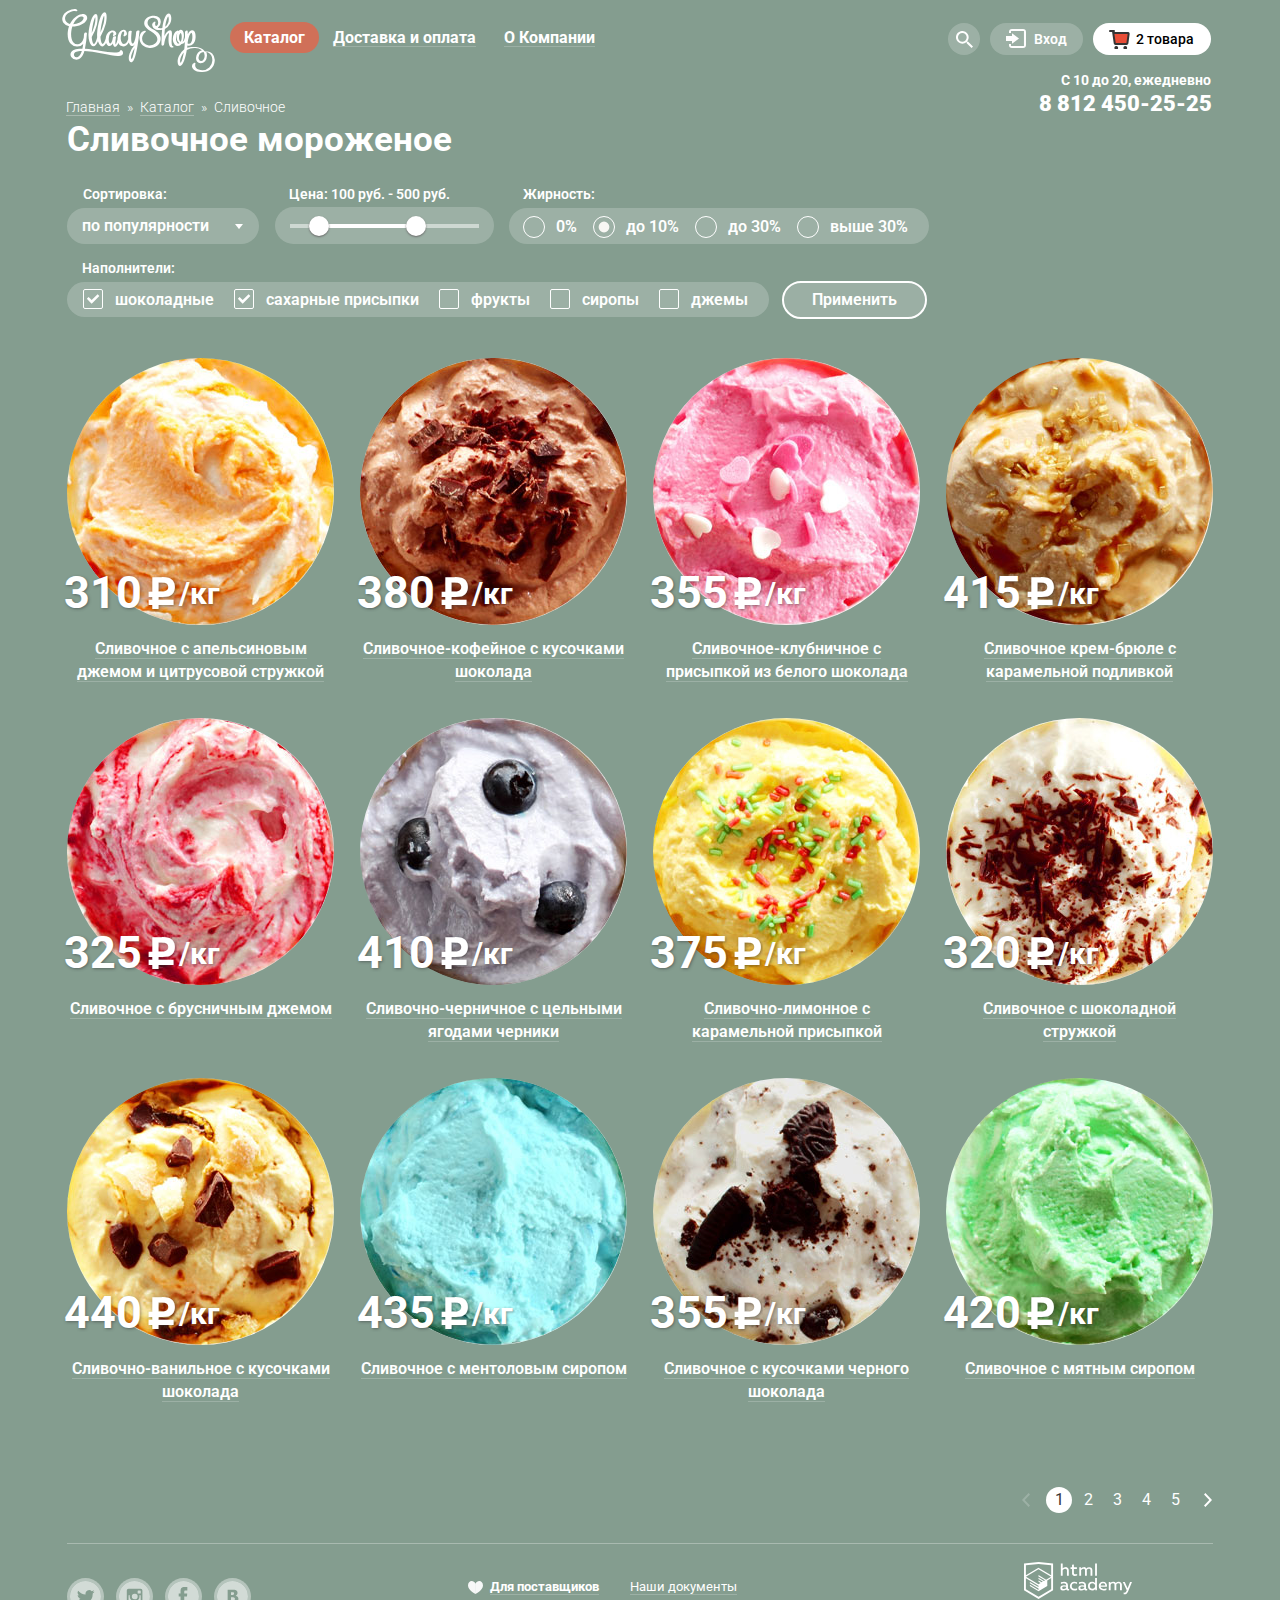
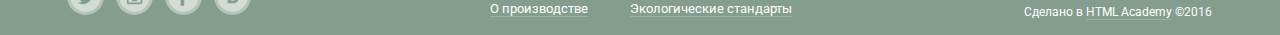
==== commit 340c8c12: "Верстка" ====
--- a/catalog.html
+++ b/catalog.html
@@ -17,30 +17,30 @@
           		<nav class="header-navigation">
               	<ul class="header-navigation-list">
                   	<li class="header-navigation-item">
-	                	<a class="this-page" href="#">Каталог</a>
+	                	<a class="this-page header-navigation-link" href="#">Каталог</a>
 	                	<ul class="submenu">
 							<li class="submenu-title">
-								<a href="#">Новинки</a>
+								<a href="#" class="submenu-link submenu-link-new">Новинки</a>
 							</li>
 							<li class="submenu-item">
-								<a class="this-page" href="">Сливочное</a>
+								<a class="this-page submenu-link" href="">Сливочное</a>
 							</li>
 							<li class="submenu-item">
-								<a href="#">Щербеты</a>
+								<a href="#" class="submenu-link">Щербеты</a>
 							</li>
 							<li class="submenu-item">
-								<a href="#">Фруктовый лед</a>
+								<a href="#" class="submenu-link">Фруктовый лед</a>
 							</li>
 							<li class="submenu-item">
-								<a href="#">Мелорин</a>
+								<a href="#" class="submenu-link">Мелорин</a>
 							</li>
 	               		</ul>
 	              	</li>
                   	<li class="header-navigation-item">
-                  		<a href="#">Доставка и оплата</a>
+                  		<a href="#" class="header-navigation-link">Доставка и оплата</a>
                   	</li>
                   	<li  class="header-navigation-item">
-                  		<a href="#">О Компании</a>
+                  		<a href="#" class="header-navigation-link">О Компании</a>
                   	</li>
               	</ul>
 	          	</nav>
@@ -72,8 +72,8 @@
 			              		</div>
 			          		</div>
 						</div>
-						<div class="header-basket-wrapper basket-full">
-			          		<div class="header-basket">
+						<div class="header-basket-wrapper ">
+			          		<div class="header-basket active">
 			              		<a class="header-basket-text">2 товара</a>
 			   	       		</div>
 			   	       		<div class="header-basket-form">
--- a/css/style.css
+++ b/css/style.css
@@ -169,7 +169,7 @@
   line-height: 18px;
 }
 
-.header-navigation-item > a {
+.header-navigation-link {
   padding: 6px 14px;
 
   position: relative;
@@ -184,6 +184,7 @@
 .header-right {
   float: right;
   margin-top: 23px;
+  margin-right: 2px;
 }
 
 .header-search {
@@ -191,7 +192,6 @@
   padding: 16px;
 
   position: relative;
-
   background-color: rgba(255,255,255,0.2);
   background-image: url("../img/icon_search.svg");
   background-repeat: no-repeat;
@@ -199,6 +199,12 @@
   border-radius: 50%;
   cursor: pointer;
 }
+.header-search:hover {
+  background-color: #ffffff;
+}
+.header-login:hover {
+  background-color: #ffffff;
+}
 
 .header-login,
 .header-basket {
@@ -246,11 +252,11 @@
   padding-top: 8px;
   padding-right: 36px;
   padding-bottom: 8px;
-  padding-left: 44px; 
-}
-
-.basket-full .header-basket {
-  padding-right: 17px;
+  padding-left: 44px;
+}
+
+.header-basket-wrapper .header-basket {
+  padding-right: 32px;
 }
 
 .header-basket::before {
@@ -309,6 +315,15 @@
   margin-left: 21px;
 }
 
+.banner-raspberries-p,
+.banner-chocolate-p {
+  font-size: 18px;
+  line-height: 22px;
+  font-weight: 500;
+  height: 44px;
+  overflow: hidden;
+}
+
 .block-header > p {
   color: #FFF;
   font-size: 18px;
@@ -322,10 +337,27 @@
   background-position: 0px -242px;
 }
 
+.banner-raspberries h2 {
+  font-size: 35px;
+  line-height: 41px;
+  font-weight: 500;
+  height: 41px;
+  overflow: hidden;
+  width: 90%;
+}
+
 .banner-chocolate {
   float: right;
 
   background-position: -1px -3px;
+}
+.banner-chocolate h2 {
+  font-size: 35px;
+  line-height: 41px;
+  font-weight: 500;
+  height: 41px;
+  overflow: hidden;
+  width: 90%;
 }
 
 .products {
@@ -476,7 +508,8 @@
   background-image: url("../img/bg_info.jpg");
   background-repeat: repeat;
   background-position: -1px -5px;
-  border-radius: 10px;
+  padding: 24px 20px 7px;
+  border-radius: 20px;
 }
 
 .information::after {
@@ -486,30 +519,33 @@
 }
 
 .information-title {
+  font-size: 24px;
+  line-height: 30px;
+  color: #323232;
+  font-weight: 600;
+  margin-top: 0;
+  margin-bottom: 9px;
+  padding-right: 40px;
+}
+
+.information-block {
+  display: inline-block;
+  vertical-align: top;
+}
+
+.information-block:nth-child(1n) {
+  /*float: right;*/
+  width: 480px;
+  /*margin-right: 20px;*/
+  margin-bottom: 8px;
+  padding-left: 80px;
+}
+
+.information-block:nth-child(2n) {
+  /*float: left;*/
+  width: 480px;
   margin-bottom: 10px;
-  margin-left: 21px;
-  padding-top: 26px;
-
-  color: #323232;
-  font-size: 24px;
-  font-weight: 600;
-  line-height: 30px;
-  word-spacing: 1px;
-}
-
-.information-block:nth-child(1n) {
-  float: right;
-  width: 483px;
-  margin-right: 20px;
-  margin-bottom: 8px;
-  padding-left: 57px;
-}
-
-.information-block:nth-child(2n) {
-  float: left;
-  width: 483px;
-  margin-bottom: 10px;
-  margin-left: 20px;
+  /*margin-left: 20px;*/
   padding-left: 57px;
 }
 
@@ -524,18 +560,22 @@
 
 .information-ice {
   background: url("../img/icon_ice.svg") no-repeat;
+  background-position: 0 4px;
 }
 
 .information-cow {
   background: url("../img/icon_cow.svg") no-repeat;
+  background-position: 26px 4px;
 }
 
 .information-sheet {
   background: url("../img/icon_sheet.svg") no-repeat;
+  background-position: 0 4px;
 }
 
 .information-th {
   background: url("../img/icon_thermometr.svg") no-repeat;
+  background-position: 26px 4px;
 }
 
 .blog {
@@ -611,8 +651,6 @@
 .delivery input[type="text"] {
   width: 368px;
   padding: 9px 14px;
-  //padding-top: 5px;
-  //padding-bottom: 13px;
 
   color: #323232;
   font-size: 16px;
@@ -655,16 +693,13 @@
   padding-bottom: 30px;
   margin-top: 60px;
   margin-bottom: 60px;
-
   position: absolute;
-  bottom: 0px;
+  bottom: 7px;
   right: 0px;
-
   color: #343434;
   font-size: 14px;
   font-weight: 400;
   line-height: 20px;
-
   background-color: #fff;
   border-radius: 15px;
 }
@@ -693,7 +728,7 @@
 }
 
 .address > .btn {
-  margin-top: 24px;
+  margin-top: 10px;
   margin-left: 0px;
   padding-right: 27px;
   padding-left: 27px;  
@@ -915,7 +950,7 @@
     /* for FF */
   -moz-appearance: none;
   text-indent: 0.01px; 
-  text-overflow: ""
+  text-overflow: "";
   /* for IE */
   -ms-appearance: none;
 }
@@ -1456,7 +1491,7 @@
   background-color: rgba(53, 53, 53, .2);
 }
 
-.submenu-title > a {
+.submenu-link-new {
   display: inline-block;
   vertical-align: top;
   width: 100%;
@@ -1474,7 +1509,7 @@
        box-sizing: border-box;
 }
 
-.submenu-item > a {
+.submenu-link {
   display: inline-block;
   vertical-align: top;
   width: 100%;
@@ -1508,8 +1543,12 @@
 }
 
 .header-navigation-item:active > a {
+  /*background-color: #ededed;*/
+  /*box-shadow: inset 0 2px 1px 0 #696969;*/
+}
+.header-navigation-link:active {
   background-color: #ededed;
-  box-shadow: inset 0px 2px 1px 0 #696969;
+  box-shadow: inset 0 2px 1px 0 #696969;
 }
 
 .header-navigation-item:hover .submenu {
@@ -1972,11 +2011,17 @@
   line-height: 24px;
 }
 
-.basket-full:hover .header-basket-form {
+.header-basket-wrapper:hover .header-basket-form {
   display: block;
 }
 
-.basket-full:hover .header-basket::before {
+.header-basket.active {
+  background-color: #ffffff;
+  color: #000000;
+  padding-left: 43px;
+  padding-right: 17px;
+}
+.header-basket.active:before {
   background-image: url("../img/sprites.png");
   background-repeat: no-repeat;
   background-position: -67px -708px;
@@ -1984,7 +2029,7 @@
 
 /* LINK DECORATION UNDERLINE */
 
-.header-navigation-item > a::after {
+.header-navigation-link::after {
   content: "";
   display: block;
   width: -webkit-calc(100% - 28px);
@@ -2055,10 +2100,11 @@
 
 .submenu-item .this-page {
   background-color: #d07058;
+  color: #ffffff;
   cursor: inherit;
 }
 
-.submenu-item .this-page:hover,
-.submenu-item .this-page:active {
-  background-color: #d07058;
-}+/*.submenu-item .this-page:hover,*/
+/*.submenu-item .this-page:active {*/
+  /*background-color: #d07058;*/
+/*}*/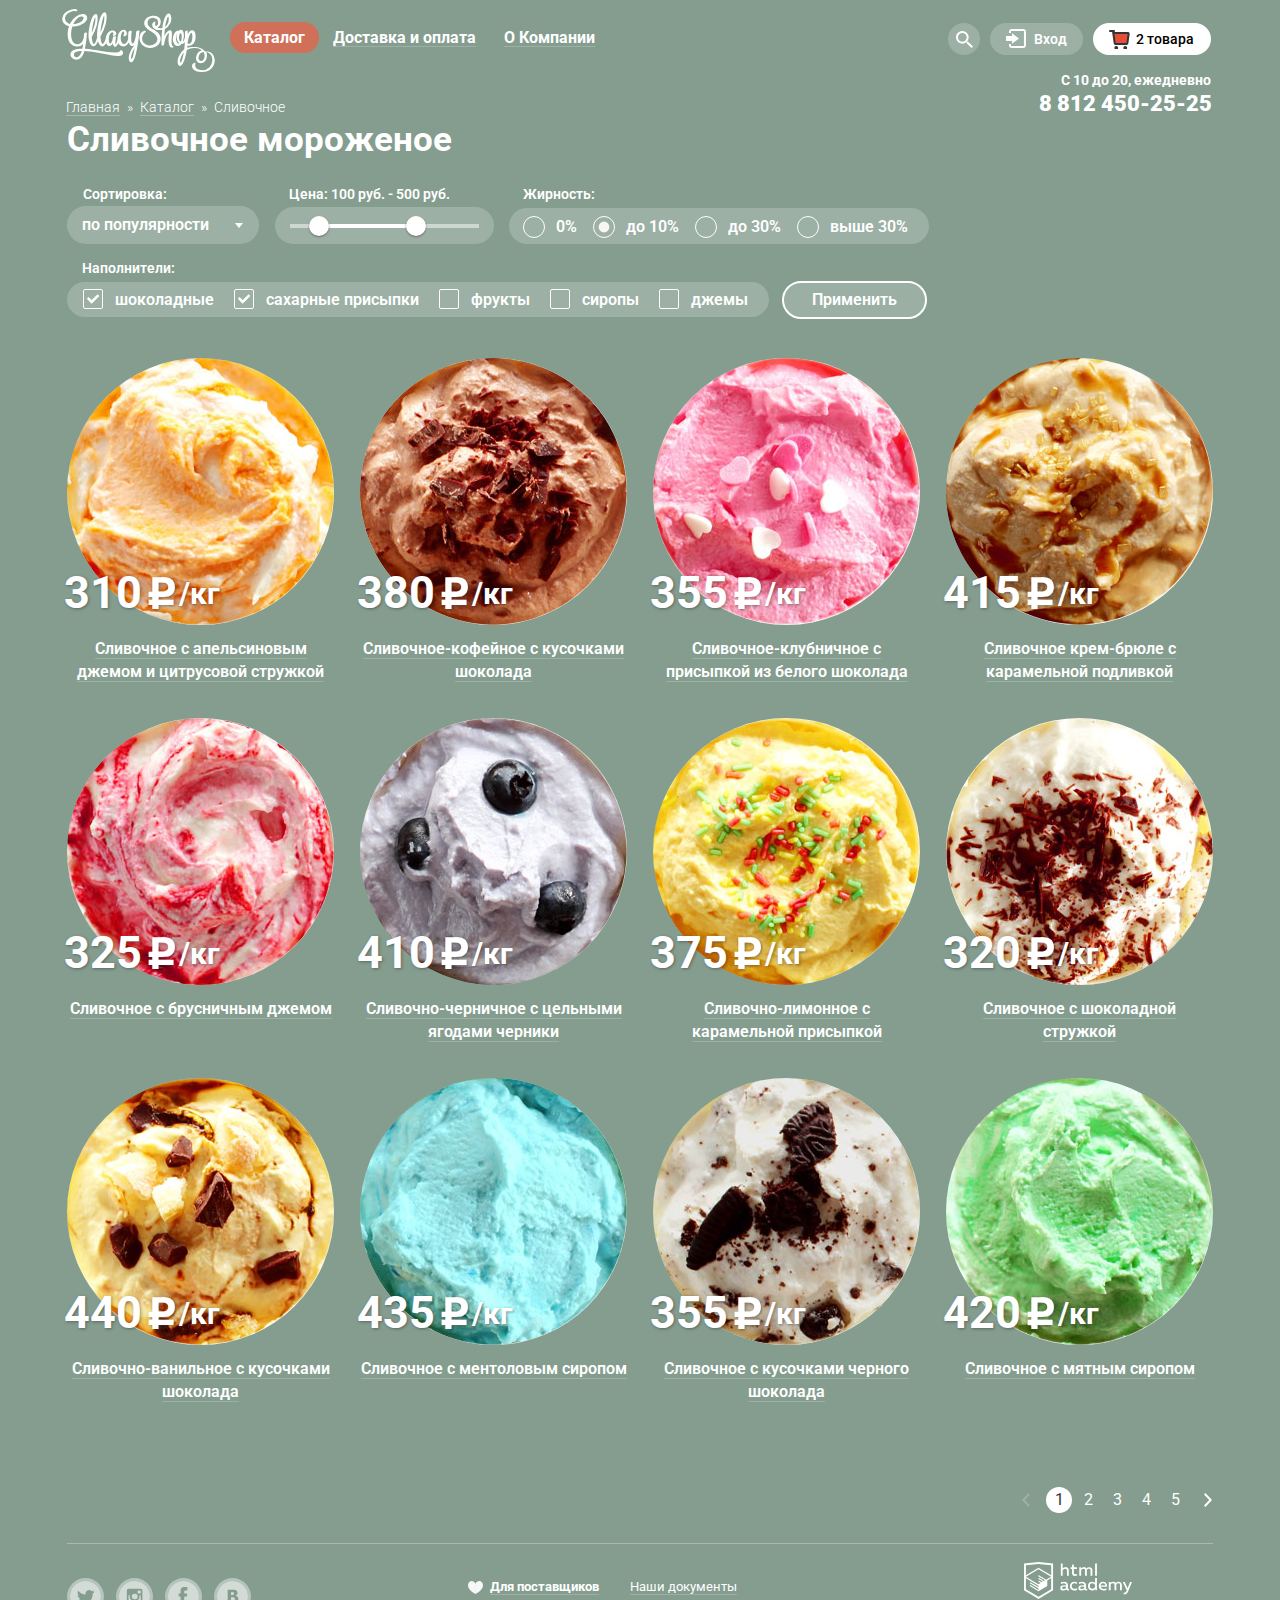
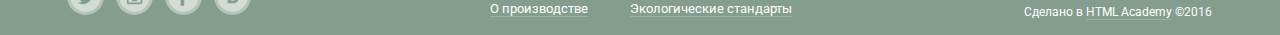
==== commit 0c36db27: "Минимизация" ====
--- a/catalog.html
+++ b/catalog.html
@@ -6,7 +6,7 @@
 	    <link rel="shortcut icon" href="favicon.ico" type="image/x-icon">
 	    <link href="https://fonts.googleapis.com/css?family=Roboto:400,400italic,500,500italic,700italic,700,900,900italic&subset=latin,cyrillic" rel="stylesheet" type="text/css">
 	    <link href="css/normalize.css" rel="stylesheet">    
-	    <link href="css/style.css" rel="stylesheet">
+	    <link href="css/style-min.css" rel="stylesheet">
   	</head>
   	<body class="inner-page">
   		<header class="main-header">
--- a/css/style-min.css
+++ b/css/style-min.css
@@ -0,0 +1 @@
+body{color:#fff;font-size:16px;font-weight:400;font-family:"Roboto","Arial",sans-serif;line-height:22px;background-color:#849d8f}h1{margin:0;color:#fff;font-size:60px;font-weight:700;line-height:60.35px}h2{margin:0;color:#fff;font-size:35px;font-weight:700;line-height:41px}p{margin:0}input,textarea,button,select{outline:none}body>input[type=radio]{display:none}.inner-page .main-header{margin-bottom:2px}@-webkit-keyframes bounce{0%{-webkit-transform:translateY(-2000px);-ms-transform:translateY(-2000px);transform:translateY(-2000px)}70%{-webkit-transform:translateY(30px);-ms-transform:translateY(30px);transform:translateY(30px)}90%{-webkit-transform:translateY(-10px);-ms-transform:translateY(-10px);transform:translateY(-10px)}to{-webkit-transform:translateY(0);-ms-transform:translateY(0);transform:translateY(0)}}@keyframes bounce{0%{-webkit-transform:translateY(-2000px);-ms-transform:translateY(-2000px);transform:translateY(-2000px)}70%{-webkit-transform:translateY(30px);-ms-transform:translateY(30px);transform:translateY(30px)}90%{-webkit-transform:translateY(-10px);-ms-transform:translateY(-10px);transform:translateY(-10px)}to{-webkit-transform:translateY(0);-ms-transform:translateY(0);transform:translateY(0)}}.main-wrapper{background:url(../img/slider_image.png) no-repeat center 85px,url(../img/slide1_light.png) no-repeat center 0;background-color:#849d8f;-webkit-transition:background-image .5s ease,background-color .5s ease;transition:background-image .5s ease,background-color .5s ease}.main-wrapper:before,.main-wrapper:after{content:"";visibility:hidden}.main-wrapper:before,.main-wrapper:after{background:url(../img/slider_image3.png),url(../img/slide3_light.png)}.main-wrapper:after{background:url(../img/slider_image2.png),url(../img/slide2_light.png)}.clearfix::after{content:"";display:table;clear:both}.container{width:1146px;margin-right:auto;margin-left:auto;padding-right:27px;padding-left:27px}.logo-index{float:left;margin-top:9px;margin-left:-5px;margin-right:15px}.header-navigation{float:left;margin-top:29px}.header-navigation-list{margin:0;padding:0;font-size:0;list-style:none}.header-navigation-item{display:inline-block;vertical-align:top;padding-bottom:11px;position:relative;font-size:16px;line-height:18px}.header-navigation-link{padding:6px 14px;position:relative;color:#fff;font-weight:700;text-decoration:none;border-radius:100px}.header-right{float:right;margin-top:23px;margin-right:2px}.header-search{margin-left:10px;padding:16px;position:relative;background-color:rgba(255,255,255,.2);background-image:url(../img/icon_search.svg);background-repeat:no-repeat;background-position:50% 50%;border-radius:50%;cursor:pointer}.header-search:hover{background-color:#fff}.header-login:hover{background-color:#fff}.header-login,.header-basket{position:relative;font-size:14px;font-weight:500;line-height:16px;background-color:rgba(255,255,255,.2);border-radius:100px}.header-login{margin-left:10px;padding-top:8px;padding-right:16px;padding-bottom:8px;padding-left:44px}.header-login::before{content:"";display:block;width:21px;height:29px;position:absolute;top:6px;left:16px;background:url(../img/icon_login.svg) no-repeat}.header-login>a{color:#fff;font-size:14px;font-weight:600;line-height:16px;text-decoration:none}.header-basket{margin-left:10px;padding-top:8px;padding-right:36px;padding-bottom:8px;padding-left:44px}.header-basket-wrapper .header-basket{padding-right:32px}.header-basket::before{content:"";display:block;width:21px;height:20px;position:absolute;top:6px;left:16px;background:url(../img/icon_basket.svg) no-repeat}.header-right-bottom{display:block;margin-top:6px;text-align:right}.header-graphic-work{margin-bottom:4px;font-size:14px;font-weight:700;line-height:16px}.header-phone{margin-right:-1px}.header-phone a{color:#fff;font-size:22px;font-weight:900;line-height:24px;text-decoration:none}.block-header{width:560px;background-image:url(../img/sprites.png);background-repeat:no-repeat;border-radius:22px}.block-header>h2,.block-header>p{margin-top:16px;margin-right:15px;margin-left:21px}.banner-raspberries-p,.banner-chocolate-p{font-size:18px;line-height:22px;font-weight:500;height:44px;overflow:hidden}.block-header>p{color:#fff;font-size:18px;font-weight:700;line-height:22px}.banner-raspberries{float:left;background-position:0 -242px}.banner-raspberries h2{font-size:35px;line-height:41px;font-weight:500;height:41px;overflow:hidden;width:90%}.banner-chocolate{float:right;background-position:-1px -3px}.banner-chocolate h2{font-size:35px;line-height:41px;font-weight:500;height:41px;overflow:hidden;width:90%}.products{margin-top:40px}.inner-page .products{margin-top:4px}.product-item{float:left;width:267px;margin-right:26px;position:relative}.product-item-hover{display:none;position:absolute;top:-13px;left:-13px;right:-13px;bottom:-80px;z-index:3;border-radius:5px;background-color:rgba(255,255,255,.2);box-shadow:0 20px 20px 0 rgba(0,0,0,.4)}.product-item-hover-content{position:absolute;left:0;right:0;bottom:16px;text-align:center}.product-item-hover-content a.btn{color:#fff;font-size:18px;font-weight:700;line-height:24px;text-decoration:none}.product-item:hover .product-item-hover{display:block}.product-item:hover .product-name-link{border:none}.inner-page .product-item{margin-top:35px}.product-item-img>img{border-radius:50%}.product-item:nth-child(4n){margin-right:0}.hit::before{content:"";display:block;width:61px;height:61px;position:absolute;top:0;left:0;background-image:url(../img/sprites.png);background-position:0 -708px;border-radius:50%}.product-price{color:#fff;font-size:45px;font-weight:700;line-height:45px;position:absolute;top:212px;left:-3px;z-index:4;text-shadow:1px 1px 3px rgba(49,50,53,.5)}.product-kg{padding-left:34px;margin-left:-8px;position:relative;top:-4px;font-size:30px}.product-kg::before{content:"";display:block;width:32px;height:37px;position:absolute;top:-1px;left:0;background:url(../img/rub.svg) no-repeat 0}.product-name{margin:0;margin-top:6px;text-align:center}.product-name-link{position:relative;z-index:4;color:#fff;font-size:16px;font-weight:600;line-height:22px;text-decoration:none;border-bottom:1px solid rgba(255,255,255,.2)}.information{margin-top:37px;margin-bottom:40px;background-color:#f1e5ce;background-image:url(../img/bg_info.jpg);background-repeat:repeat;background-position:-1px -5px;padding:24px 20px 7px;border-radius:20px}.information::after{content:"";display:block;margin-bottom:13px}.information-title{font-size:24px;line-height:30px;color:#323232;font-weight:600;margin-top:0;margin-bottom:9px;padding-right:40px}.information-block{display:inline-block;vertical-align:top}.information-block:nth-child(1n){width:480px;margin-bottom:8px;padding-left:80px}.information-block:nth-child(2n){width:480px;margin-bottom:10px;padding-left:57px}.information-block p{padding-top:12px;color:#323232;font-size:16px;font-weight:400;line-height:22px}.information-ice{background:url(../img/icon_ice.svg) no-repeat;background-position:0 4px}.information-cow{background:url(../img/icon_cow.svg) no-repeat;background-position:26px 4px}.information-sheet{background:url(../img/icon_sheet.svg) no-repeat;background-position:0 4px}.information-th{background:url(../img/icon_thermometr.svg) no-repeat;background-position:26px 4px}.blog{float:left;width:560px;background-color:#fff;background-image:url(../img/sprites.png);background-repeat:no-repeat;background-position:0 -478px;border-radius:15px}.blog>p:first-child{padding-top:24px;color:#323232;font-size:16px;font-weight:600;line-height:22px}.blog>p{width:285px;margin-left:20px;padding-top:4px}.blog>p:last-child{margin-bottom:81px}.blog-link{color:#323232;font-size:24px;font-weight:700;line-height:30px;text-decoration:none;border-bottom:2px solid #323232}.delivery{float:right;width:548px;padding:6px;background:url(../img/bg_email_send.png);background-repeat:repeat;background-position:-13px;border-radius:15px}.delivery-bg{padding-top:30px;padding-right:20px;padding-left:20px;font-weight:400;background-color:#f8f7f4;border-radius:15px}.delivery p{margin-bottom:33px;color:#5a5a5a;font-size:16px;line-height:22px}.delivery input[type=text]{width:368px;padding:9px 14px;color:#323232;font-size:16px;font-weight:700;line-height:24px;border:1px solid #b2b2b2;border-radius:3px;-moz-box-sizing:border-box;box-sizing:border-box}.delivery-bg::after{content:"";display:block;padding-bottom:36px}.main-contact{margin-top:40px}.main-contact{height:430px;position:relative}.adress-block{position:relative;z-index:1}.address{float:right;width:252px;min-height:245px;padding-right:25px;padding-left:25px;padding-top:30px;padding-bottom:30px;margin-top:60px;margin-bottom:60px;position:absolute;bottom:7px;right:0;color:#343434;font-size:14px;font-weight:400;line-height:20px;background-color:#fff;border-radius:15px}.address p{padding:0;margin:0;margin-bottom:15px;line-height:1.5}.address p:first-child{margin-top:-4px;margin-bottom:18px}.address-number{display:inline-block;margin-top:3px}.address span{font-size:18px;font-weight:700;line-height:24px}.address>.btn{margin-top:10px;margin-left:0;padding-right:27px;padding-left:27px;margin-bottom:3px;color:#fff;font-size:18px;font-weight:700;line-height:24px;text-decoration:none}.main-footer{margin-top:20px}.footer-social{float:left}.footer-social-list{float:left;margin-top:14px;margin-right:12px;padding:0;list-style:none}.footer-social-item a{display:block;width:31px;height:31px;font-size:0;text-decoration:none;background-repeat:no-repeat;border:3px solid rgba(255,255,255,.5);border-radius:50%;opacity:.8;-ms-background-position-y:-.7px;-ms-background-position-x:.1px}.social-tw{background-image:url(../img/twitter_social.svg)}.social-in{background-image:url(../img/instagram_social.svg)}.social-fb{background-image:url(../img/facebook_social.svg)}.social-vk{background-image:url(../img/vk_social.svg)}.footer-site{margin:0 auto;text-align:center}.footer-site-list{display:inline-block;vertical-align:top;margin-top:11px;padding-left:0}.fsl-left:first-child{margin-right:5px}.fsl-right:last-child{margin-right:28px}.footer-site-item{padding-left:22px;text-align:left;list-style:none}.fsl-left li:first-child{background:url(../img/icon_love.svg) no-repeat 0 6px}.fsl-left li:first-child>a{font-weight:700}.footer-site-item a{color:#fff;font-size:13px;font-weight:400;line-height:18px;text-decoration:none;border-bottom:1px solid rgba(255,255,255,.2)}.footer-site-item:hover a{color:#ffbc9e;border-bottom:1px solid rgba(249,172,159,.3)}.footer-developed{float:right;margin-top:-2px;margin-right:1px}.footer-developed-text{color:#fff;font-size:12px;font-weight:400;line-height:15px}.footer-developed-text>a{color:#fff;text-decoration:none;border-bottom:1px solid rgba(255,255,255,.2)}.breadcrumbs{position:relative}.breadcrumbs-list{padding-left:0;position:absolute;top:-20px;left:-1px;font-size:0;list-style:none}.breadcrumbs-item,.breadcrumbs-item-visited{display:inline-block;vertical-align:top;color:#fff;font-size:14px;font-weight:300;line-height:16px;white-space:pre}.breadcrumbs-item>a{color:#fff;font-size:14px;font-weight:300;line-height:16px;text-decoration:none;border-bottom:1px solid rgba(255,255,255,.3)}.breadcrumbs-item>a:hover{color:#ffbc9e;border-bottom:1px solid rgba(249,172,159,.3)}.breadcrumbs-item::after{content:" » ";margin:0 4px}.main-title{font-size:35px;line-height:41px;margin-bottom:23px}.sort-form{width:868px}.form-select{margin-top:1px}.form-select select{padding-top:7px;padding-right:50px;padding-bottom:7px;padding-left:15px;color:#fff;font-size:16px;font-weight:600;line-height:24px;border:none;border-radius:100px;background-color:rgba(255,255,255,.2);background-image:url(../img/arrow.svg);background-repeat:no-repeat;background-position:right 16px center;cursor:pointer;-webkit-appearance:none;-moz-appearance:none;text-indent:.01px;text-overflow:"";-ms-appearance:none}.form-select select::-ms-expand{display:none}.form-select select:hover{color:#323232;background-color:#fff;background-image:url(../img/arrow_hover.svg);background-repeat:no-repeat;background-position:right 16px center}.f-select{float:left;width:193px;margin-right:15px;color:#fff;font-size:14px;font-weight:600}.f-select-title{margin-left:16px}.f-range{float:left;width:219px;margin-right:15px;color:#fff;font-size:14px;font-weight:600}.f-range-title{margin-left:14px}.range-control{position:relative;height:36px;padding:0 15px;margin-top:2px;border-top:1px solid rgba(255,255,255,0);background-color:rgba(255,255,255,.2);border-radius:100px}.range-control .scale{height:4px;margin-top:16px;background-color:rgba(255,255,255,.5)}.range-control .bar{height:4px;margin-left:22px;background-color:#fff}.range-control .toggle{width:20px;height:20px;position:absolute;top:8px;font-size:0;border-radius:50%;background-color:#fff;box-shadow:0 1px 2px 0 #696969;cursor:pointer}.range-control .left-toggle{left:34px}.range-control .right-toggle{left:60%}.range-control .left-toggle:hover{width:22px;height:22px;top:7px;left:33px}.range-control .right-toggle:hover{width:22px;height:22px;top:7px;left:-webkit-calc(60% - 1px);left:calc(60% - 1px)}.form-radio{margin-top:3px;padding-top:8px;padding-bottom:6px;padding-left:3px;padding-right:19px;border-radius:100px;background-color:rgba(255,255,255,.2)}.f-radio{float:left;color:#fff;font-size:14px;font-weight:600}.f-radio-title{margin-left:14px}.form-rd[type=radio]{display:none}.form-rd[type=radio]+label{display:inline-block;vertical-align:baseline;margin-left:11px;padding-left:33px;padding-right:2px;position:relative;font-size:16px;line-height:18px;cursor:pointer}.form-rd[type=radio]+label::before{content:"";display:block;width:20px;height:20px;position:absolute;left:0;bottom:-2px;border:1px solid #fff;border-radius:50%}.form-rd[type=radio]:checked+label::before{background-image:url(../img/radioed.svg);background-repeat:no-repeat;background-position:center center}.form-rd[type=radio]+label:hover::before{border-width:2px;width:18px;height:18px}.form-rd[type=radio][disabled]+label:hover::before{border-width:1px;width:20px;height:20px}.f-checkbox{clear:both;float:left;width:702px;margin-right:13px;margin-top:13px;color:#fff;font-size:14px;font-weight:600}.f-checkbox-title{margin-left:15px}.form-checkbox{margin-top:3px;background-color:rgba(255,255,255,.2);border-radius:100px;padding-top:9px;padding-bottom:4px}.form-cb[type=checkbox]{display:none}.form-cb[type=checkbox]+label{display:inline-block;vertical-align:top;margin-left:16px;padding-left:32px;padding-right:1px;position:relative;font-size:16px;line-height:18px;cursor:pointer}.form-cb[type=checkbox]+label::before{content:"";display:block;width:18px;height:18px;position:absolute;left:0;bottom:0;border:1px solid #fff;border-radius:2px}.form-cb[type=checkbox]:checked+label::before{background-image:url(../img/checked.svg);background-repeat:no-repeat;background-position:center center}.form-cb[type=checkbox]+label:hover::before{border-width:2px;width:16px;height:16px}.form-cb[type=checkbox][disabled]+label:hover::before{border-width:1px;width:18px;height:18px}.form-cb[type=checkbox]:disabled+label::before,.form-rd[type=radio]:disabled+label::before{opacity:.4}.filter-btn{float:left;display:inline-block;vertical-align:top;padding:8px 28px;margin-top:37px;color:#fff;font-size:16px;font-weight:600;line-height:18px;background-color:rgba(255,255,255,.19);border-radius:100px;border:2px solid #fff;cursor:pointer}.filter-btn:hover{color:#323232;background-color:#fff}.filter-btn:active{color:#323232;padding:10px 31px;border:none;background-color:#ededed;box-shadow:inset 0 2px 1px 0 #696969}.navigation-page-container{margin-top:84px;padding-bottom:30px;border-bottom:1px solid rgba(255,255,255,.3)}.navigation-page{float:right;min-width:188px;padding:0;font-size:0;position:relative}.navigation-page ul{padding:0;margin:0}.navigation-page li{display:inline;text-align:center}.navigation-page .back{display:inline-block;width:9px;height:14px;background-image:url(../img/prev_page.svg);background-repeat:no-repeat;margin-right:12px;margin-left:0;vertical-align:middle}.navigation-page .disabled{opacity:.2;pointer-events:none;-webkit-user-select:none;-moz-user-select:none;-ms-user-select:none}.navigation-page .page{text-align:center;vertical-align:middle;display:inline-block;border-radius:50%;width:26px;height:21px;color:#fff;font-size:16px;line-height:16px;padding-top:5px;text-decoration:none;margin-left:3px}.navigation-page .active{background-color:#fff;color:#353535;pointer-events:none;-webkit-user-select:none;-o-user-select:none;-ms-user-select:none;-moz-user-select:none}.navigation-page .next{display:inline-block;width:9px;height:14px;background-image:url(../img/next_page.svg);background-repeat:no-repeat;margin-left:16px;vertical-align:middle}.navigation-page .page:hover{background-color:rgba(248,247,244,.2)}.btn{display:inline-block;vertical-align:top;padding-top:11px;padding-right:24px;padding-bottom:10px;padding-left:22px;background:#e74a35;background:-webkit-linear-gradient(bottom,#e74a35,#f26843);background:linear-gradient(to top,#e74a35,#f26843);border:none;border-radius:40px;box-shadow:0 2px 2px 0 rgba(172,16,0,.64);cursor:pointer}.delivery .btn{margin-left:9px;padding-right:17px;padding-left:17px;color:#fff;font-size:18px;font-weight:700;line-height:24px;cursor:pointer}.block-header-btn{float:right;margin-top:45px;margin-right:18px;margin-bottom:21px;color:#fff;font-size:18px;font-weight:700;line-height:24px;text-decoration:none;opacity:.99}.slidebar{margin-bottom:41px}#slide1,#slide2,#slide3{display:none}.slidebar-wrapper{padding-top:273px;position:relative;z-index:1}.slidebar-block{color:#fff;font-size:0;text-align:center}.slide-title{width:700px;margin:0 auto;margin-bottom:30px;font-size:60px;font-weight:800;line-height:60px}.slidebar-btn{padding:10px 41px;color:#fff;font-size:32px;font-weight:700;line-height:44px;text-decoration:none;text-shadow:0 2px 5px rgba(160,32,11,.76)}.slidebar-controls{position:absolute;bottom:16px;left:0}.slidebar-radio{display:inline-block;width:17px;height:17px;margin-right:5px;border:2px solid #fff;border-radius:50%;cursor:pointer}#btn-1:checked~.main-wrapper #slide1,#btn-2:checked~.main-wrapper #slide2,#btn-3:checked~.main-wrapper #slide3{display:block}#btn-1:checked~.main-wrapper label[for=btn-1],#btn-2:checked~.main-wrapper label[for=btn-2],#btn-3:checked~.main-wrapper label[for=btn-3]{background-color:#fff}#btn-2:checked~.main-wrapper{background:url(../img/slider_image2.png) no-repeat center 85px,url(../img/slide2_light.png) no-repeat center 0;background-color:#8996a6}#btn-3:checked~.main-wrapper{background:url(../img/slider_image3.png) no-repeat center 85px,url(../img/slide3_light.png) no-repeat center 0;background-color:#9d8b84}.submenu{display:none;width:144px;padding:0;z-index:2;position:absolute;top:29px;left:-7px;font-size:14px;font-weight:400;line-height:16px;background-color:#f8f7f4;border-radius:5px;box-shadow:0 20px 20px 0 rgba(0,0,0,.4);list-style:none}.submenu-title::after{content:"";display:block;height:1px;margin:0 9px 0 6px;background-color:rgba(53,53,53,.2)}.submenu-link-new{display:inline-block;vertical-align:top;width:100%;padding-top:12px;padding-bottom:10px;padding-left:21px;color:#323232;font-size:14px;font-weight:700;line-height:16px;text-decoration:none;-moz-box-sizing:border-box;box-sizing:border-box}.submenu-link{display:inline-block;vertical-align:top;width:100%;padding-top:7px;padding-left:21px;padding-bottom:8px;color:#323232;font-size:14px;font-weight:400;line-height:16px;text-decoration:none;-moz-box-sizing:border-box;box-sizing:border-box}.submenu-item:last-child>a{padding-bottom:13px}.submenu-item:first-child{padding-top:10px;padding-bottom:9px}.header-navigation-item:hover>a{color:#333;background-color:#f7f6f3}.header-navigation-link:active{background-color:#ededed;box-shadow:inset 0 2px 1px 0 #696969}.header-navigation-item:hover .submenu{display:block}.submenu-item:hover>a{background-color:#fbded7}.submenu-item:active>a{background-color:#f6b5a5}.submenu-item:last-child:hover>a{border-radius:0 0 5px 5px}.header-search-wrapper{float:left;padding-bottom:11px}.header-search-modal{display:none;width:311px;padding:20px 15px;position:absolute;top:36px;left:-310px;z-index:2;background-color:#f8f7f4;border-radius:6px;box-shadow:0 20px 20px 0 rgba(0,0,0,.4)}.header-search-modal input[type=search]{width:100%;padding:9px 14px;//padding-top:5px;//padding-bottom:13px;color:#323232;font-size:14px;font-weight:700;line-height:24px;border:1px solid #d3d3d2;border-radius:6px;-moz-box-sizing:border-box;box-sizing:border-box}.header-search:hover{background-image:url(../img/icon_search_hover.svg)}.header-search-wrapper:hover .header-search-modal{display:block}.header-login-wrapper{float:left;padding-bottom:11px}.header-login-form{display:none;width:239px;padding:20px 19px;position:absolute;left:-183px;top:36px;z-index:2;background-color:#f8f7f4;border-radius:6px;box-shadow:0 20px 20px 0 rgba(0,0,0,.4)}.header-login-form input{width:100%;margin-bottom:20px;padding:9px 14px;//padding-top:5px;//padding-bottom:13px;color:#323232;font-size:14px;font-weight:700;line-height:24px;border:1px solid #d3d3d2;border-radius:6px;-moz-box-sizing:border-box;box-sizing:border-box}.header-login-form button[type=submit]{padding-left:24px;color:#fefefe;font-size:18px;font-weight:700;line-height:24px}.header-login-form-link a{color:#323232;font-size:13px;font-weight:400;line-height:21px;text-decoration:none;border-bottom:1px solid rgba(0,0,0,.3)}.header-login-form-link{float:right}.header-login:hover::before{background-image:url(../img/icon_login_hover.svg)}.header-login:hover a{color:#323232}.header-login-wrapper:hover .header-login-form{display:block}.form-feedback{display:none;width:430px;margin-left:-238px;padding:16px 24px;position:fixed;top:338px;left:50%;z-index:150;background-color:#f8f7f4;border-radius:9px}.form-feedback-close{width:18px;height:17px;position:absolute;top:15px;right:14px;font-size:0;background-color:transparent;padding:0;border:0;outline:0;cursor:pointer}.form-feedback-close::before,.form-feedback-close::after{content:"";width:22px;height:2px;position:absolute;top:7px;left:-3px;background-color:#000;border-radius:1px}.form-feedback-close::before{-webkit-transform:rotate(45deg);-ms-transform:rotate(45deg);transform:rotate(45deg)}.form-feedback-close::after{-webkit-transform:rotate(-45deg);-ms-transform:rotate(-45deg);transform:rotate(-45deg)}.form-feedback p{margin-bottom:19px;color:#323232;font-size:24px;font-weight:600;line-height:28px}.form-feedback input,.form-feedback textarea{padding:9px 14px;color:#323232;font-size:16px;font-weight:700;line-height:24px;border:1px solid rgba(178,178,178,.52);border-radius:4px}.ie .form-feedback input,.ie .form-feedback textarea{padding-top:5px;padding-bottom:13px}.form-feedback input{width:238px;margin-bottom:20px}.form-feedback textarea{width:399px;height:135px}.form-feedback button[type=submit]{float:right;margin-top:18px;margin-bottom:11px;color:#fefefe;font-size:18px;font-weight:700;line-height:24px}.product-name-link:hover,.footer-developed-text>a:hover{color:#ffbc9e;border-bottom:1px solid rgba(249,172,159,.3)}.header-login-form-link>a:hover,.blog-link:hover{color:#e84d37;border-color:rgba(232,77,55,.3)}.btn:hover{background:-webkit-linear-gradient(bottom,#f58669,#ec6f5e);background:linear-gradient(to top,#f58669,#ec6f5e);box-shadow:0 2px 2px #ac1000}.btn:active{background:-webkit-linear-gradient(bottom,#e1613e,#d74632);background:linear-gradient(to top,#e1613e,#d74632);box-shadow:inset 0 2px 2px #ac1000}label.slidebar-radio:hover{background-color:rgba(255,255,255,.4)}input[type=text]:hover,input[type=password]:hover,input[type=email]:hover,input[type=search]:hover,textarea:hover{border:2px solid rgba(154,154,154,.52);padding:8px 13px}input[type=text]:focus,input[type=password]:focus,input[type=email]:focus,input[type=search]:focus,textarea:focus{border:2px solid rgba(46,136,228,.52);padding:8px 13px}.footer-social a:hover{opacity:1}.footer-social a:active{box-shadow:inset 0 2px 1px 0 #888}.header-basket-wrapper{float:right;cursor:pointer;position:relative;padding-bottom:4px}.header-basket-form{padding:0 15px;width:510px;display:none;position:absolute;right:0;top:36px;z-index:3;color:#000;border-radius:4px;background-color:#fff}.basket-item-close,.basket-item>img,.basket-item-name,.basket-kg{float:left}.basket-price{float:right}.basket-item{position:relative;margin-top:20px}.basket-item>p{margin-top:9px;color:#323232;font-size:13px;font-weight:300;line-height:16px}.basket-kg-price{color:#999}.basket-item-name{width:225px;margin-top:9px;margin-left:13px}.basket-kg{margin-left:22px}.basket-price{margin-right:19px}.basket-item-close{width:18px;height:17px;position:absolute;top:0;left:0;font-size:0;background-color:transparent;padding:0;border:0;outline:0;cursor:pointer}.basket-item-close::before,.basket-item-close::after{content:"";width:12px;height:1px;position:absolute;top:15px;left:6px;background-color:#000;border-radius:1px}.basket-item-close::before{-webkit-transform:rotate(45deg);-ms-transform:rotate(45deg);transform:rotate(45deg)}.basket-item-close::after{-webkit-transform:rotate(-45deg);-ms-transform:rotate(-45deg);transform:rotate(-45deg)}.basket-item>img{margin-left:28px;border-radius:50%}.basket-item-block{border-bottom:1px solid #ccccc9;padding-bottom:16px;margin-bottom:14px}.basket-result{margin-right:-3px;color:#333;font-size:15px;font-weight:700;line-height:18px;text-align:right}.header-basket-form button[type=submit]{float:right;margin-top:13px;margin-bottom:21px;padding-left:13px;padding-right:13px;color:#fefefe;font-size:18px;font-weight:700;line-height:24px}.header-basket-wrapper:hover .header-basket-form{display:block}.header-basket.active{background-color:#fff;color:#000;padding-left:43px;padding-right:17px}.header-basket.active:before{background-image:url(../img/sprites.png);background-repeat:no-repeat;background-position:-67px -708px}.header-navigation-link::after{content:"";display:block;width:-webkit-calc(100% - 28px);width:calc(100% - 28px);height:1px;position:absolute;left:14px;bottom:6px;background-color:rgba(255,255,255,.2)}.modal-show{display:block;-webkit-animation:bounce .6s;animation:bounce .6s}.modal-hide{opacity:0;-webkit-transition:opacity .5s ease;transition:opacity .5s ease}.modal-show-shadow{display:block;width:100%;height:100%;position:fixed;top:0;left:0;z-index:100;background-color:#000;opacity:.3;cursor:pointer;-webkit-transition:background-color .5s ease;transition:background-color .5s ease}.modal-hide-shadow{opacity:0;-webkit-transition:opacity .3s ease;transition:opacity .3s ease}.header-navigation-item>.this-page{color:#fff;background-color:#d07058}.header-navigation-item>.this-page::after{width:0;height:0}.submenu-item .this-page{background-color:#d07058;color:#fff;cursor:inherit}